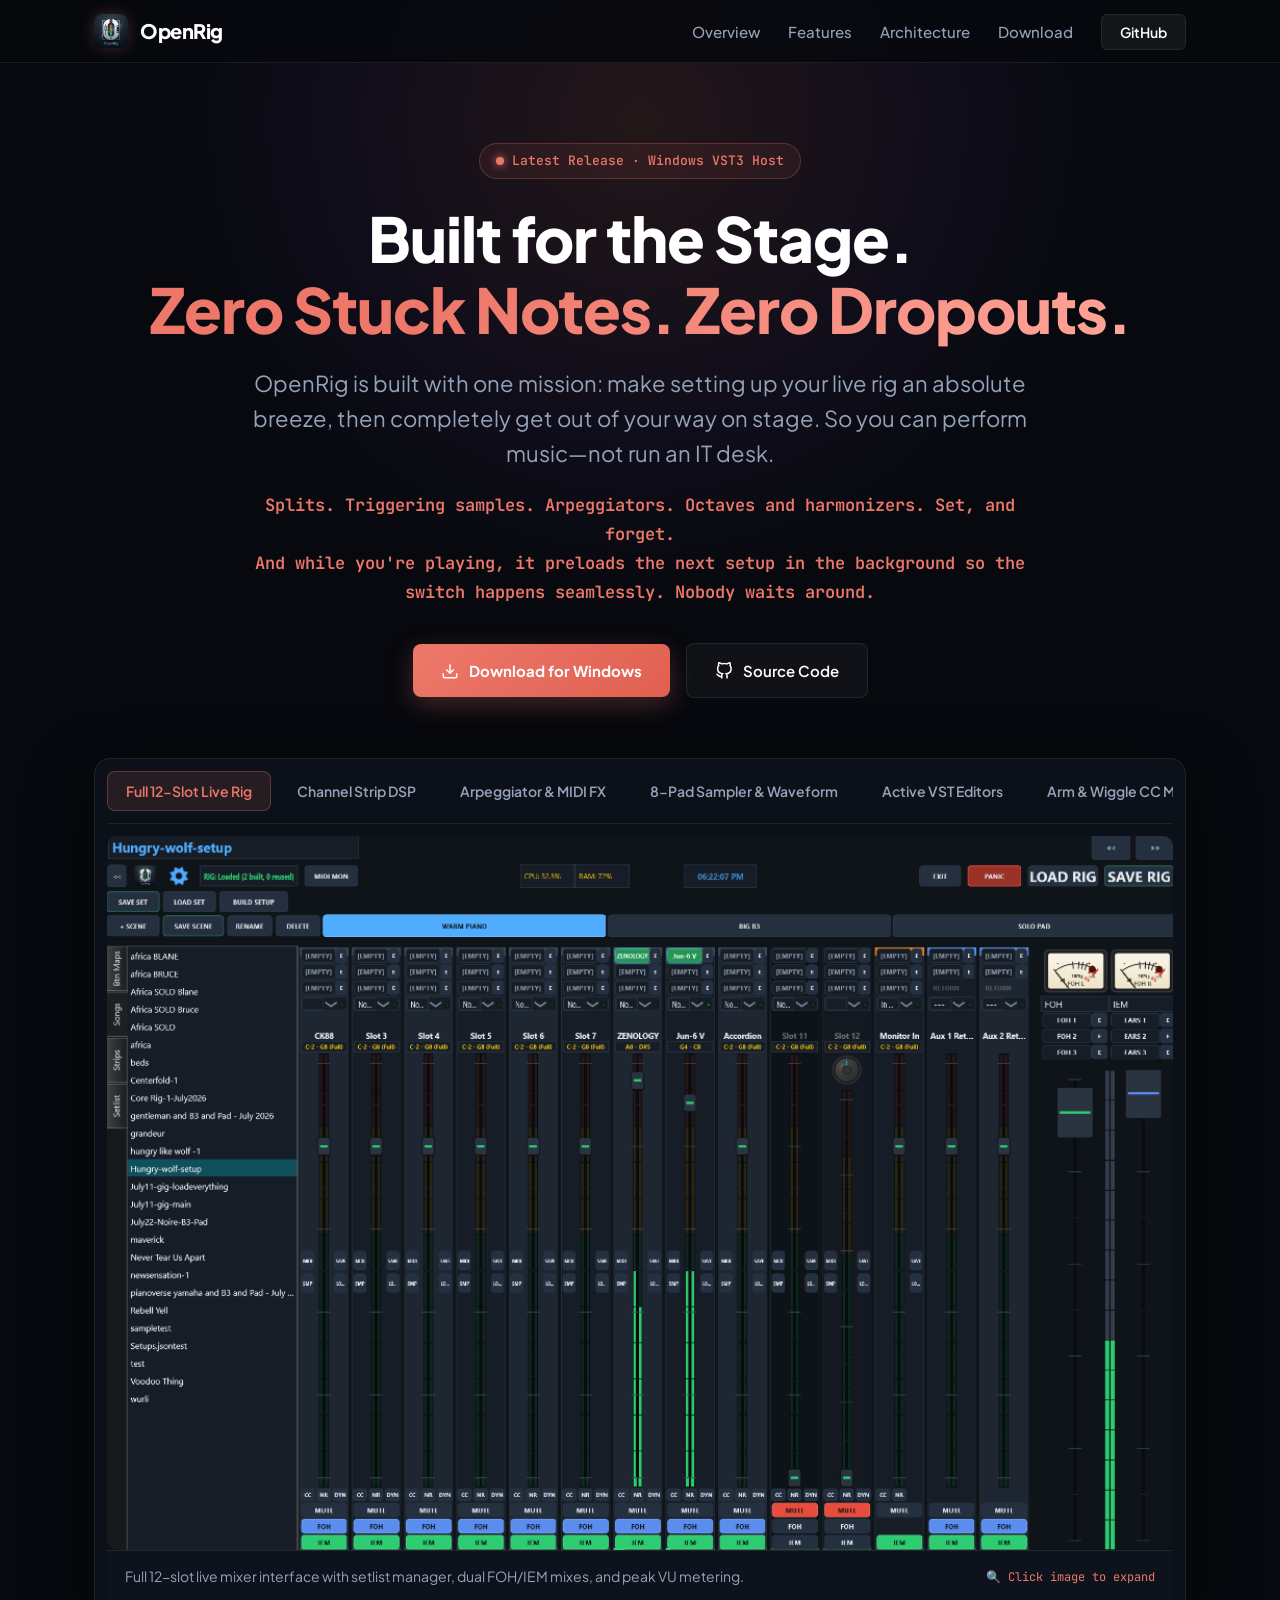
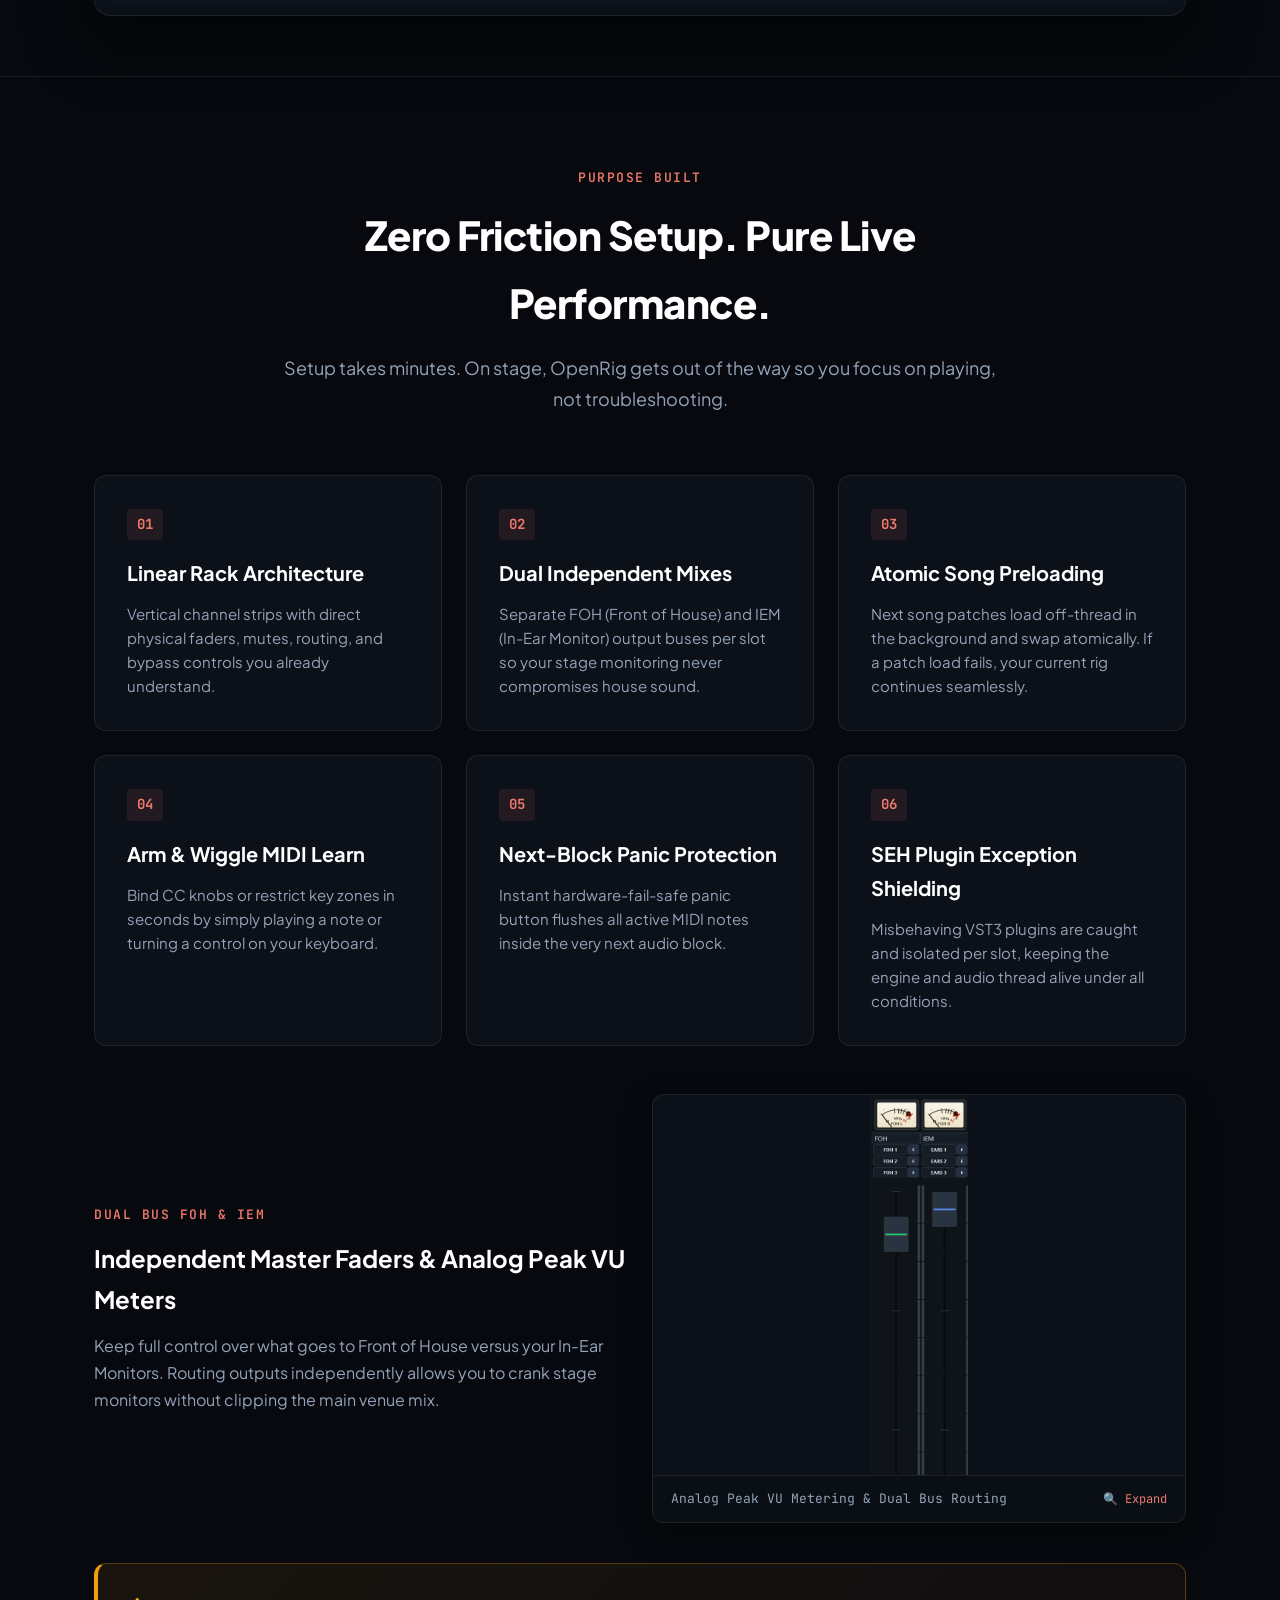
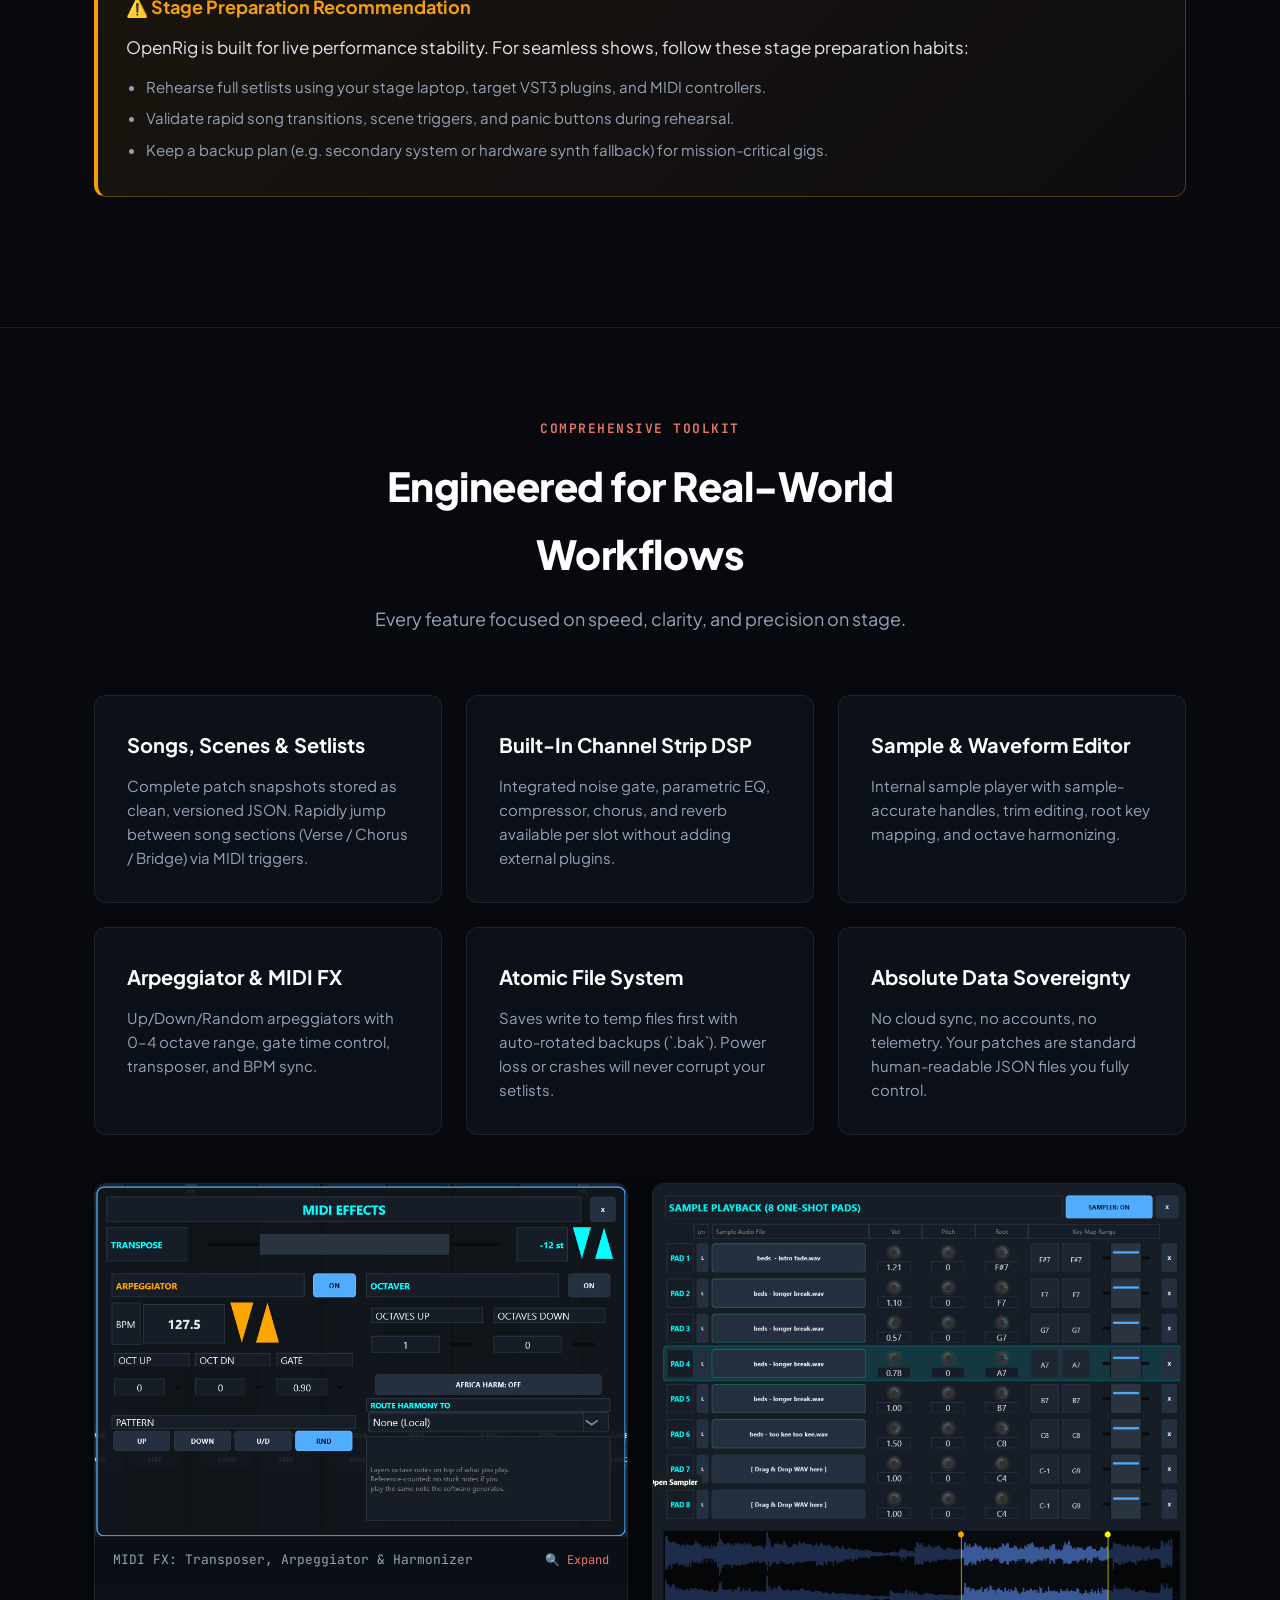
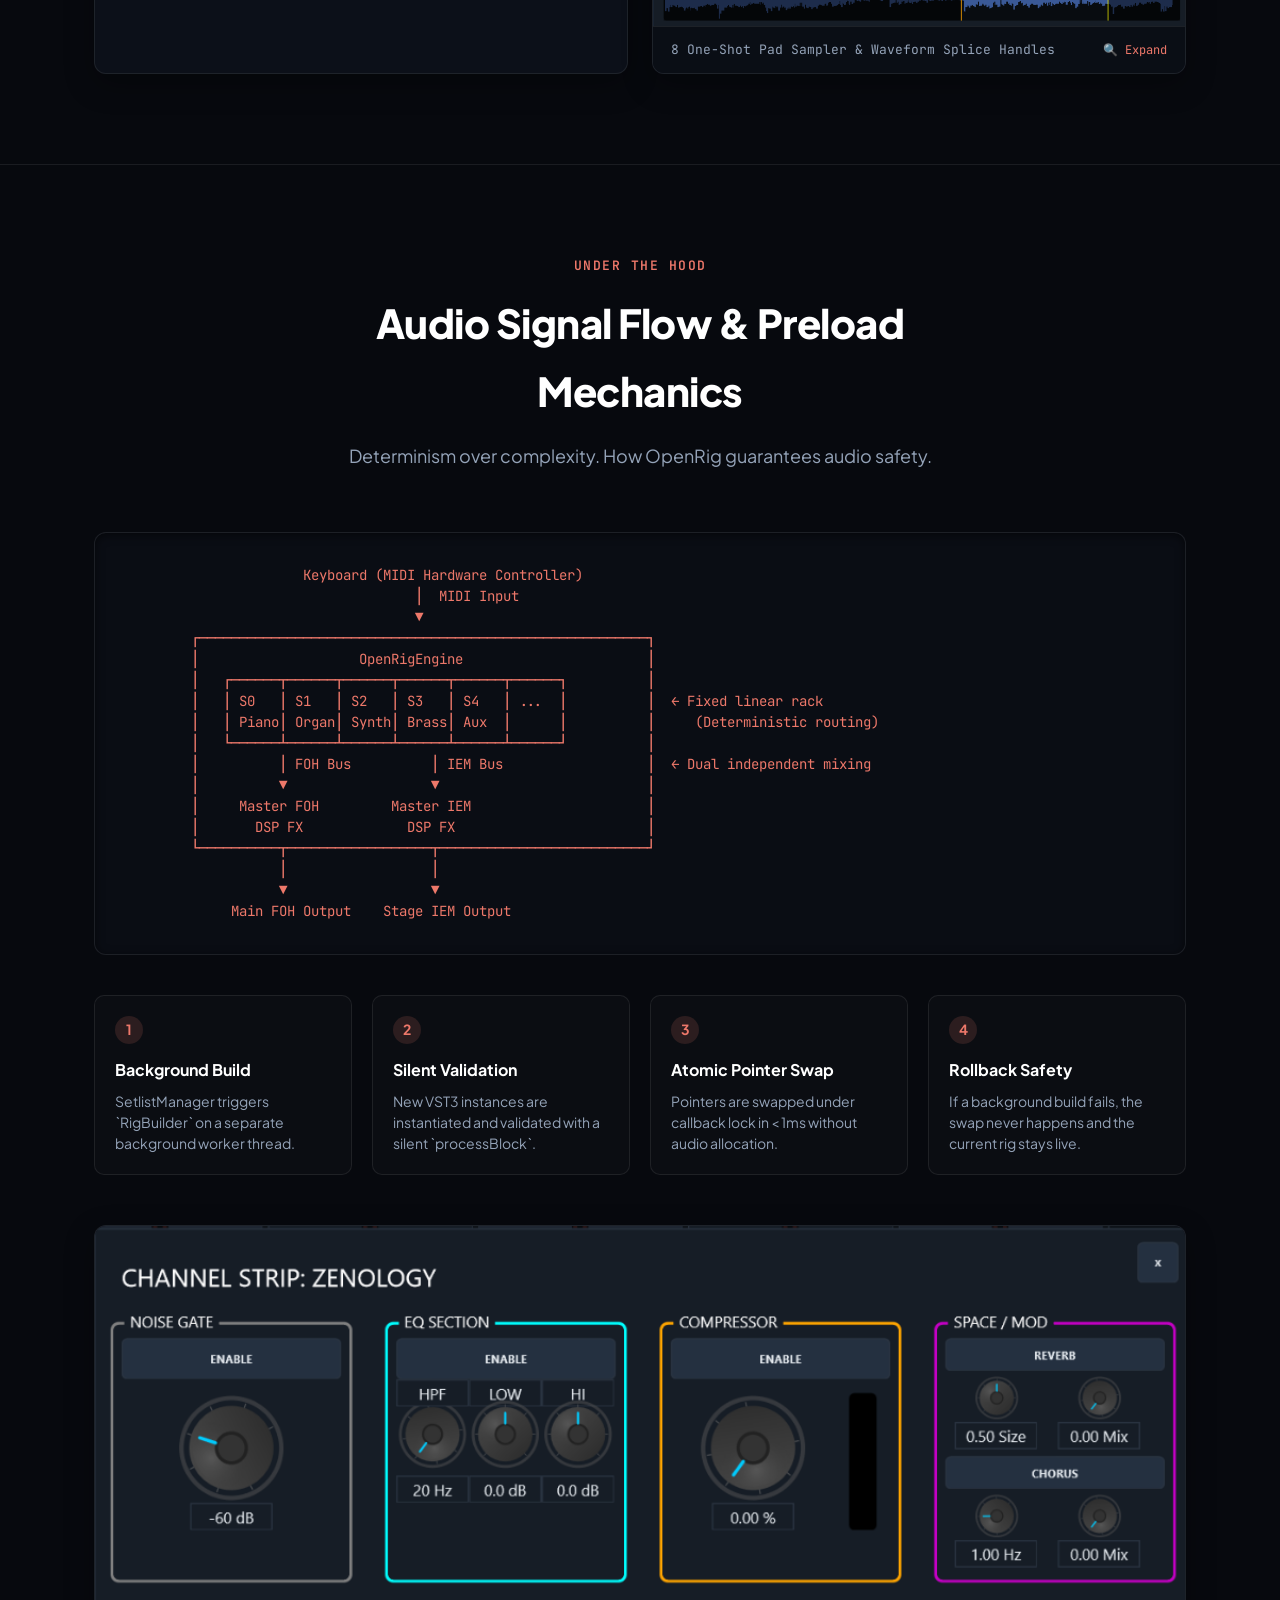
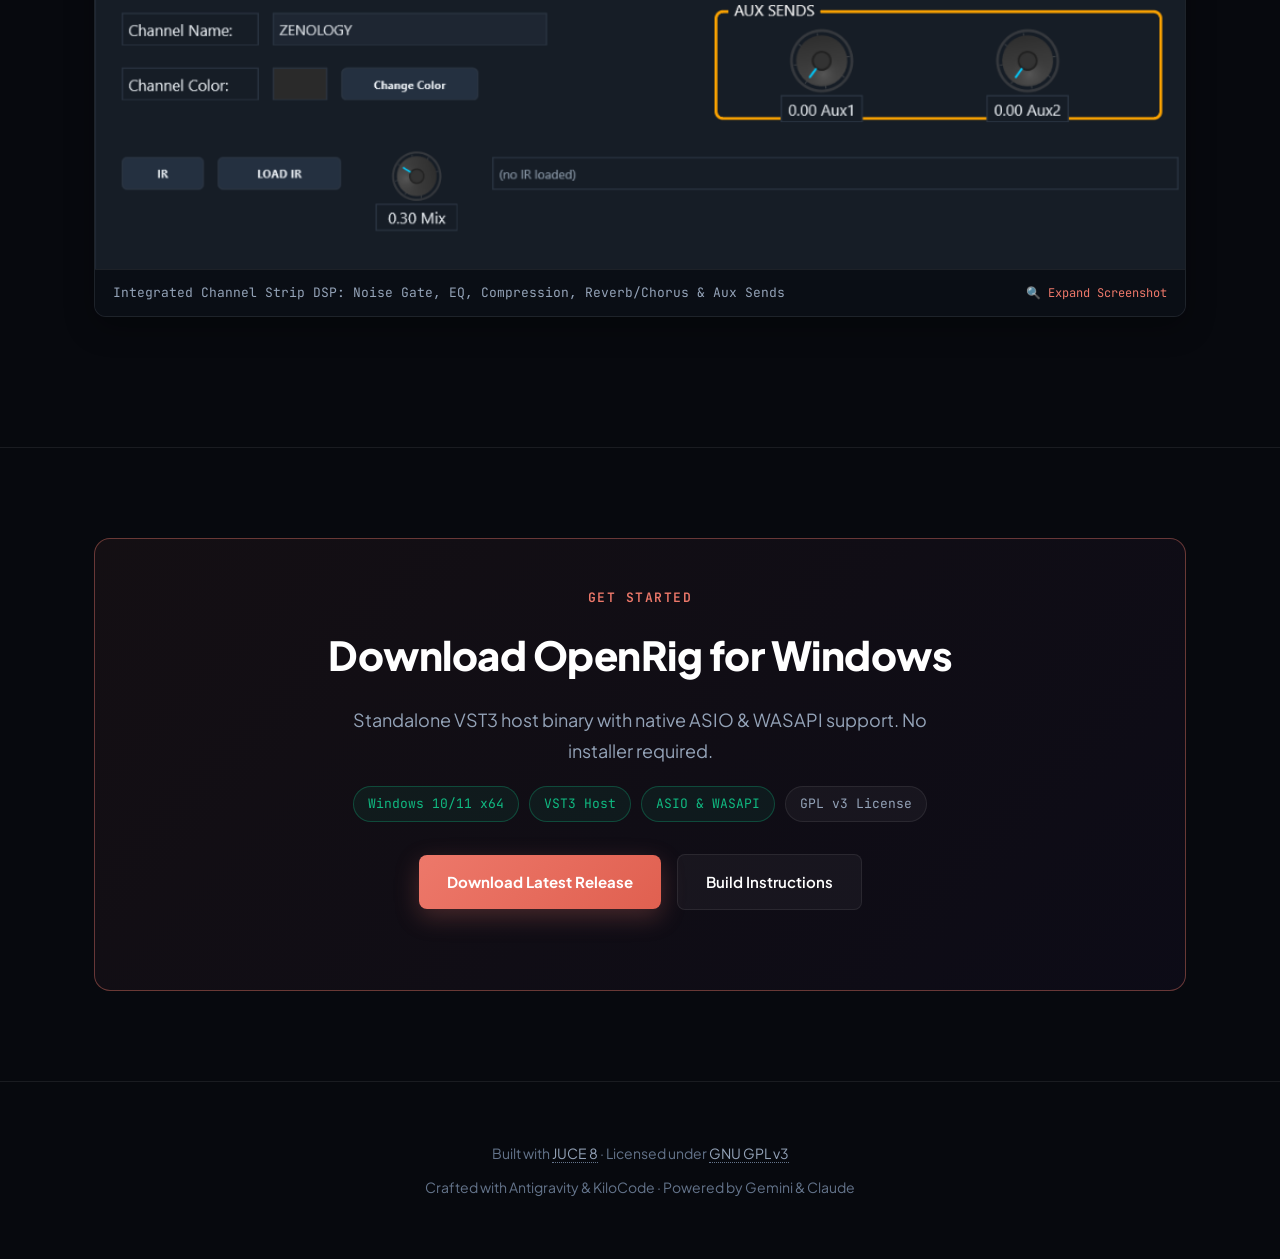
==== docs/index.html @ dd70b3ff "docs: add dynamic GitHub API release fetch to hero badge" ====
<!DOCTYPE html>
<html lang="en">
<head>
<meta charset="UTF-8" />
<meta name="viewport" content="width=device-width, initial-scale=1.0" />
<title>OpenRig — Sovereign Live VST3 Performance Engine</title>
<meta name="description" content="A rack-based VST3 host built for live keyboardists. Atomic song switching, dual-bus mixing, MIDI learn, setlist preloading, and instant panic recovery." />
<style>
  @import url("https://fonts.googleapis.com/css2?family=Plus+Jakarta+Sans:wght@400;500;600;700;800&family=JetBrains+Mono:wght@400;500;600&display=swap");

  :root {
    --bg-dark: #07090e;
    --bg-card: rgba(15, 20, 30, 0.7);
    --bg-card-hover: rgba(22, 30, 46, 0.85);
    --bg-nav: rgba(7, 9, 14, 0.85);
    --border-subtle: rgba(255, 255, 255, 0.08);
    --border-accent: rgba(237, 120, 106, 0.4);
    
    --text-main: #e2e8f0;
    --text-heading: #ffffff;
    --text-muted: #94a3b8;
    --text-faint: #64748b;
    
    --coral: #ed786a;
    --coral-glow: rgba(237, 120, 106, 0.25);
    --purple-accent: #a855f7;
    --emerald-good: #10b981;
    --amber-warn: #f59e0b;
    
    --font-sans: 'Plus Jakarta Sans', -apple-system, BlinkMacSystemFont, sans-serif;
    --font-mono: 'JetBrains Mono', monospace;
  }

  * {
    box-sizing: border-box;
    margin: 0;
    padding: 0;
  }

  html {
    scroll-behavior: smooth;
  }

  body {
    background-color: var(--bg-dark);
    color: var(--text-main);
    font-family: var(--font-sans);
    line-height: 1.7;
    font-size: 17px;
    -webkit-font-smoothing: antialiased;
    overflow-x: hidden;
  }

  /* Radial ambient glow behind header */
  .glow-bg {
    position: absolute;
    top: 0;
    left: 50%;
    transform: translateX(-50%);
    width: 1000px;
    height: 600px;
    background: radial-gradient(circle at 50% 20%, rgba(237, 120, 106, 0.12) 0%, rgba(168, 85, 247, 0.05) 45%, transparent 70%);
    pointer-events: none;
    z-index: 0;
  }

  .container {
    max-width: 1140px;
    margin: 0 auto;
    padding: 0 24px;
    position: relative;
    z-index: 1;
  }

  /* Top Navigation */
  header.navbar {
    position: sticky;
    top: 0;
    z-index: 100;
    background: var(--bg-nav);
    backdrop-filter: blur(16px);
    -webkit-backdrop-filter: blur(16px);
    border-bottom: 1px solid var(--border-subtle);
    padding: 14px 0;
  }

  .nav-inner {
    display: flex;
    align-items: center;
    justify-content: space-between;
  }

  .brand {
    display: flex;
    align-items: center;
    gap: 12px;
    text-decoration: none;
  }

  .brand-logo {
    width: 34px;
    height: 34px;
    border-radius: 8px;
    object-fit: cover;
    box-shadow: 0 0 15px var(--coral-glow);
  }

  .brand-name {
    font-weight: 800;
    font-size: 20px;
    color: var(--text-heading);
    letter-spacing: -0.5px;
  }

  .nav-links {
    display: flex;
    align-items: center;
    gap: 28px;
    list-style: none;
  }

  .nav-links a {
    color: var(--text-muted);
    text-decoration: none;
    font-size: 15px;
    font-weight: 500;
    transition: color 0.2s ease;
  }

  .nav-links a:hover {
    color: var(--coral);
  }

  .nav-links .btn-nav {
    padding: 8px 18px;
    background: rgba(255, 255, 255, 0.05);
    border: 1px solid var(--border-subtle);
    border-radius: 6px;
    color: var(--text-heading);
    font-size: 14px;
    font-weight: 600;
    transition: all 0.2s ease;
  }

  .nav-links .btn-nav:hover {
    border-color: var(--coral);
    background: rgba(237, 120, 106, 0.1);
  }

  /* Hero Section */
  .hero {
    padding: 80px 0 60px;
    text-align: center;
  }

  .badge {
    display: inline-flex;
    align-items: center;
    gap: 8px;
    padding: 6px 16px;
    background: rgba(237, 120, 106, 0.08);
    border: 1px solid rgba(237, 120, 106, 0.25);
    border-radius: 999px;
    font-family: var(--font-mono);
    font-size: 13px;
    color: var(--coral);
    margin-bottom: 24px;
    font-weight: 500;
  }

  .badge-pulse {
    width: 8px;
    height: 8px;
    background: var(--coral);
    border-radius: 50%;
    box-shadow: 0 0 8px var(--coral);
  }

  h1 {
    font-weight: 800;
    font-size: clamp(38px, 5.5vw, 62px);
    line-height: 1.15;
    color: var(--text-heading);
    letter-spacing: -1px;
    margin-bottom: 20px;
  }

  h1 .highlight {
    background: linear-gradient(135deg, var(--coral) 30%, #ffa599 100%);
    -webkit-background-clip: text;
    -webkit-text-fill-color: transparent;
  }

  .hero-tagline {
    font-size: clamp(18px, 2vw, 22px);
    color: var(--text-muted);
    max-width: 780px;
    margin: 0 auto 36px;
    line-height: 1.6;
    font-weight: 400;
  }

  .cta-group {
    display: flex;
    align-items: center;
    justify-content: center;
    gap: 16px;
    flex-wrap: wrap;
    margin-bottom: 60px;
  }

  .btn-primary {
    display: inline-flex;
    align-items: center;
    gap: 10px;
    padding: 14px 28px;
    background: linear-gradient(135deg, var(--coral), #e06050);
    color: #ffffff;
    font-weight: 700;
    font-size: 15px;
    border-radius: 8px;
    text-decoration: none;
    box-shadow: 0 8px 24px var(--coral-glow);
    transition: all 0.25s ease;
  }

  .btn-primary:hover {
    transform: translateY(-2px);
    box-shadow: 0 12px 30px rgba(237, 120, 106, 0.4);
  }

  .btn-secondary {
    display: inline-flex;
    align-items: center;
    gap: 10px;
    padding: 14px 28px;
    background: rgba(255, 255, 255, 0.04);
    border: 1px solid var(--border-subtle);
    color: var(--text-heading);
    font-weight: 600;
    font-size: 15px;
    border-radius: 8px;
    text-decoration: none;
    transition: all 0.25s ease;
  }

  .btn-secondary:hover {
    background: rgba(255, 255, 255, 0.08);
    border-color: var(--border-accent);
    transform: translateY(-2px);
  }

  /* Interactive Screenshot Tab Switcher */
  .showcase-wrapper {
    background: var(--bg-card);
    border: 1px solid var(--border-subtle);
    border-radius: 16px;
    padding: 12px;
    box-shadow: 0 24px 60px rgba(0, 0, 0, 0.5);
    backdrop-filter: blur(8px);
  }

  .showcase-tabs {
    display: flex;
    gap: 8px;
    overflow-x: auto;
    padding-bottom: 12px;
    border-bottom: 1px solid var(--border-subtle);
    margin-bottom: 12px;
  }

  .tab-btn {
    background: transparent;
    border: none;
    color: var(--text-muted);
    padding: 10px 18px;
    border-radius: 8px;
    font-family: var(--font-sans);
    font-size: 14px;
    font-weight: 600;
    cursor: pointer;
    white-space: nowrap;
    transition: all 0.2s ease;
  }

  .tab-btn:hover {
    color: var(--text-heading);
    background: rgba(255, 255, 255, 0.04);
  }

  .tab-btn.active {
    background: rgba(237, 120, 106, 0.12);
    color: var(--coral);
    border: 1px solid rgba(237, 120, 106, 0.3);
  }

  .showcase-viewport {
    position: relative;
    border-radius: 10px;
    overflow: hidden;
    background: #000;
    min-height: 300px;
  }

  .showcase-img {
    width: 100%;
    height: auto;
    display: none;
    cursor: zoom-in;
    transition: opacity 0.3s ease;
  }

  .showcase-img.active {
    display: block;
  }

  .showcase-caption {
    padding: 14px 18px;
    background: #0d121c;
    border-top: 1px solid var(--border-subtle);
    display: flex;
    align-items: center;
    justify-content: space-between;
    font-size: 14px;
    color: var(--text-muted);
  }

  .zoom-hint {
    font-size: 12px;
    font-family: var(--font-mono);
    color: var(--coral);
    display: flex;
    align-items: center;
    gap: 6px;
  }

  /* Image Feature Blocks */
  .feature-media-block {
    margin: 40px 0;
    background: var(--bg-card);
    border: 1px solid var(--border-subtle);
    border-radius: 12px;
    overflow: hidden;
    box-shadow: 0 10px 30px rgba(0, 0, 0, 0.3);
  }

  .feature-media-block img {
    width: 100%;
    height: auto;
    display: block;
    cursor: zoom-in;
    transition: opacity 0.2s ease;
  }

  .feature-media-block img:hover {
    opacity: 0.92;
  }

  .feature-media-label {
    padding: 12px 18px;
    background: rgba(10, 14, 22, 0.9);
    border-top: 1px solid var(--border-subtle);
    font-family: var(--font-mono);
    font-size: 13px;
    color: var(--text-muted);
    display: flex;
    align-items: center;
    justify-content: space-between;
  }

  /* Key Feature Cards Grid */
  section {
    padding: 90px 0;
    border-bottom: 1px solid var(--border-subtle);
  }

  .section-header {
    text-align: center;
    max-width: 720px;
    margin: 0 auto 60px;
  }

  .section-tag {
    font-family: var(--font-mono);
    color: var(--coral);
    font-size: 13px;
    text-transform: uppercase;
    letter-spacing: 1.5px;
    font-weight: 600;
    margin-bottom: 12px;
    display: block;
  }

  h2 {
    font-size: clamp(28px, 3.5vw, 40px);
    font-weight: 800;
    color: var(--text-heading);
    letter-spacing: -0.5px;
    margin-bottom: 16px;
  }

  .section-sub {
    font-size: 18px;
    color: var(--text-muted);
  }

  .grid-3 {
    display: grid;
    grid-template-columns: repeat(auto-fit, minmax(320px, 1fr));
    gap: 24px;
  }

  .card {
    background: var(--bg-card);
    border: 1px solid var(--border-subtle);
    border-radius: 12px;
    padding: 32px;
    transition: all 0.25s cubic-bezier(0.4, 0, 0.2, 1);
  }

  .card:hover {
    background: var(--bg-card-hover);
    border-color: rgba(237, 120, 106, 0.35);
    transform: translateY(-4px);
    box-shadow: 0 12px 30px rgba(0, 0, 0, 0.3);
  }

  .card-num {
    font-family: var(--font-mono);
    color: var(--coral);
    font-weight: 700;
    font-size: 14px;
    margin-bottom: 16px;
    display: inline-block;
    padding: 4px 10px;
    background: rgba(237, 120, 106, 0.1);
    border-radius: 4px;
  }

  .card h3 {
    font-size: 20px;
    font-weight: 700;
    color: var(--text-heading);
    margin-bottom: 12px;
  }

  .card p {
    font-size: 15px;
    color: var(--text-muted);
    line-height: 1.6;
  }

  /* Architecture & Flow Diagram */
  .diagram-container {
    background: #0a0d14;
    border: 1px solid var(--border-subtle);
    border-radius: 12px;
    padding: 32px;
    overflow-x: auto;
    box-shadow: inset 0 2px 10px rgba(0, 0, 0, 0.5);
  }

  .diagram-container pre {
    font-family: var(--font-mono);
    color: var(--coral);
    font-size: 14px;
    line-height: 1.5;
  }

  /* Workflow Steps */
  .switch-steps {
    display: grid;
    grid-template-columns: repeat(auto-fit, minmax(200px, 1fr));
    gap: 20px;
    margin-top: 40px;
  }

  .step-box {
    background: rgba(255, 255, 255, 0.02);
    border: 1px solid var(--border-subtle);
    border-radius: 10px;
    padding: 20px;
  }

  .step-num {
    width: 28px;
    height: 28px;
    background: rgba(237, 120, 106, 0.15);
    color: var(--coral);
    border-radius: 50%;
    display: flex;
    align-items: center;
    justify-content: center;
    font-weight: 700;
    font-size: 14px;
    margin-bottom: 12px;
  }

  .step-title {
    font-weight: 700;
    color: var(--text-heading);
    font-size: 16px;
    margin-bottom: 8px;
  }

  .step-desc {
    font-size: 14px;
    color: var(--text-muted);
    line-height: 1.5;
  }

  /* Stage Notice Callout */
  .callout-stage {
    background: linear-gradient(135deg, rgba(245, 158, 11, 0.08) 0%, rgba(237, 120, 106, 0.04) 100%);
    border: 1px solid rgba(245, 158, 11, 0.3);
    border-left: 4px solid var(--amber-warn);
    border-radius: 12px;
    padding: 28px;
    margin: 40px 0;
  }

  .callout-stage h3 {
    color: var(--amber-warn);
    font-size: 18px;
    margin-bottom: 10px;
    display: flex;
    align-items: center;
    gap: 10px;
  }

  .callout-stage ul {
    margin-top: 12px;
    padding-left: 20px;
    color: var(--text-muted);
    font-size: 15px;
  }

  .callout-stage li {
    margin-bottom: 6px;
  }

  /* Download Box & Code Snippet */
  .download-card {
    background: linear-gradient(135deg, rgba(237, 120, 106, 0.06), rgba(168, 85, 247, 0.04));
    border: 1px solid var(--border-accent);
    border-radius: 16px;
    padding: 48px;
    text-align: center;
  }

  .pills {
    display: flex;
    justify-content: center;
    gap: 10px;
    flex-wrap: wrap;
    margin: 20px 0 32px;
  }

  .pill {
    padding: 6px 14px;
    border-radius: 999px;
    font-family: var(--font-mono);
    font-size: 13px;
    background: rgba(255, 255, 255, 0.04);
    border: 1px solid var(--border-subtle);
    color: var(--text-muted);
  }

  .pill.ok {
    color: var(--emerald-good);
    border-color: rgba(16, 185, 129, 0.3);
    background: rgba(16, 185, 129, 0.08);
  }

  .path-box {
    background: #090c12;
    border: 1px solid var(--border-subtle);
    border-radius: 8px;
    padding: 16px;
    max-width: 600px;
    margin: 32px auto 0;
    text-align: left;
    position: relative;
  }

  .path-box pre {
    font-family: var(--font-mono);
    font-size: 13px;
    color: var(--text-main);
  }

  .copy-btn {
    position: absolute;
    top: 12px;
    right: 12px;
    background: rgba(255, 255, 255, 0.08);
    border: 1px solid var(--border-subtle);
    color: var(--text-muted);
    padding: 4px 10px;
    border-radius: 4px;
    font-size: 12px;
    cursor: pointer;
    transition: all 0.2s ease;
  }

  .copy-btn:hover {
    color: var(--text-heading);
    border-color: var(--coral);
  }

  /* Lightbox */
  .lightbox {
    display: none;
    position: fixed;
    z-index: 1000;
    top: 0; left: 0;
    width: 100%; height: 100%;
    background: rgba(4, 6, 10, 0.95);
    backdrop-filter: blur(16px);
    cursor: zoom-out;
  }

  .lightbox-content {
    margin: auto;
    display: block;
    max-width: 94%;
    max-height: 90vh;
    border: 1px solid var(--border-subtle);
    border-radius: 12px;
    box-shadow: 0 20px 60px rgba(0,0,0,0.8);
    position: absolute;
    top: 50%; left: 50%;
    transform: translate(-50%, -50%);
  }

  .lightbox-close {
    position: absolute;
    top: 24px; right: 32px;
    color: #fff;
    font-size: 36px;
    font-weight: 300;
    cursor: pointer;
    z-index: 1001;
  }

  /* Footer */
  footer {
    padding: 60px 0;
    text-align: center;
    color: var(--text-faint);
    font-size: 14px;
  }

  footer a {
    color: var(--text-muted);
    text-decoration: none;
    border-bottom: 1px dotted var(--text-faint);
  }

  footer a:hover {
    color: var(--coral);
    border-bottom-color: var(--coral);
  }

  @media (max-width: 768px) {
    .nav-links { display: none; }
    h1 { font-size: 34px; }
    .hero-tagline { font-size: 16px; }
    .grid-3 { grid-template-columns: 1fr; }
    .download-card { padding: 24px; }
  }
</style>
</head>
<body>

<div class="glow-bg"></div>

<!-- Sticky Navbar -->
<header class="navbar">
  <div class="container nav-inner">
    <a href="#" class="brand">
      <img src="OpenRig_Icon.png" alt="OpenRig Logo" class="brand-logo" />
      <span class="brand-name">OpenRig</span>
    </a>
    <ul class="nav-links">
      <li><a href="#overview">Overview</a></li>
      <li><a href="#features">Features</a></li>
      <li><a href="#architecture">Architecture</a></li>
      <li><a href="#download">Download</a></li>
      <li><a href="https://github.com/openrig-host/openrig" class="btn-nav" target="_blank" rel="noopener">GitHub</a></li>
    </ul>
  </div>
</header>

<!-- Hero Section -->
<section class="hero">
  <div class="container">
    <a href="https://github.com/openrig-host/openrig/releases/latest" id="latest-release-badge" class="badge" style="text-decoration: none;" target="_blank" rel="noopener">
      <span class="badge-pulse"></span>
      <span id="badge-release-text">Latest Release · Windows VST3 Host</span>
    </a>
    <h1>Built for the Stage.<br/><span class="highlight">Zero Stuck Notes. Zero Dropouts.</span></h1>
    <p class="hero-tagline">
      OpenRig is built with one mission: make setting up your live rig an absolute breeze, then completely get out of your way on stage. So you can perform music—not run an IT desk.
    </p>
    <p style="color: var(--coral); font-size: 17px; font-weight: 600; max-width: 820px; margin: -16px auto 36px; font-family: var(--font-mono);">
      Splits. Triggering samples. Arpeggiators. Octaves and harmonizers. Set, and forget.<br/>
      And while you're playing, it preloads the next setup in the background so the switch happens seamlessly. Nobody waits around.
    </p>

    <div class="cta-group">
      <a href="https://github.com/openrig-host/openrig/releases/latest" class="btn-primary" target="_blank" rel="noopener">
        <svg width="18" height="18" viewBox="0 0 24 24" fill="none" stroke="currentColor" stroke-width="2"><path d="M21 15v4a2 2 0 0 1-2 2H5a2 2 0 0 1-2-2v-4"/><polyline points="7 10 12 15 17 10"/><line x1="12" y1="15" x2="12" y2="3"/></svg>
        Download for Windows
      </a>
      <a href="https://github.com/openrig-host/openrig" class="btn-secondary" target="_blank" rel="noopener">
        <svg width="18" height="18" viewBox="0 0 24 24" fill="none" stroke="currentColor" stroke-width="2"><path d="M9 19c-5 1.5-5-2.5-7-3m14 6v-3.87a3.37 3.37 0 0 0-.94-2.61c3.14-.35 6.44-1.54 6.44-7A5.44 5.44 0 0 0 20 4.77 5.07 5.07 0 0 0 19.91 1S18.73.65 16 2.48a13.38 13.38 0 0 0-7 0C6.27.65 5.09 1 5.09 1A5.07 5.07 0 0 0 5 4.77a5.44 5.44 0 0 0-1.5 3.78c0 5.42 3.3 6.61 6.44 7A3.37 3.37 0 0 0 9 18.13V22"/></svg>
        Source Code
      </a>
    </div>

    <!-- Interactive Showcase Switcher -->
    <div class="showcase-wrapper">
      <div class="showcase-tabs">
        <button class="tab-btn active" onclick="switchTab(0)">Full 12-Slot Live Rig</button>
        <button class="tab-btn" onclick="switchTab(1)">Channel Strip DSP</button>
        <button class="tab-btn" onclick="switchTab(2)">Arpeggiator & MIDI FX</button>
        <button class="tab-btn" onclick="switchTab(3)">8-Pad Sampler & Waveform</button>
        <button class="tab-btn" onclick="switchTab(4)">Active VST Editors</button>
        <button class="tab-btn" onclick="switchTab(5)">Arm & Wiggle CC Manager</button>
      </div>

      <div class="showcase-viewport">
        <img src="full_mixer_v2.png" class="showcase-img active" alt="OpenRig Full 12-Slot Live Mixer Interface" />
        <img src="channel_strip_dsp.png" class="showcase-img" alt="Channel Strip Processing & Convolution Panel" />
        <img src="midi_effects_panel.png" class="showcase-img" alt="Arpeggiator Transpose & Octaver MIDI FX" />
        <img src="sampler_splice_editor.png" class="showcase-img" alt="8-Pad Sampler & Waveform Splice Handle Editor" />
        <img src="active_vst_windows.png" class="showcase-img" alt="OpenRig Active VST Editors" />
        <img src="cc_assignment_manager.png" class="showcase-img" alt="CC Assignment Manager Screen" />
      </div>

      <div class="showcase-caption">
        <span id="tab-caption-text">Full 12-slot live mixer interface with setlist manager, dual FOH/IEM mixes, and peak VU metering.</span>
        <span class="zoom-hint">🔍 Click image to expand</span>
      </div>
    </div>
  </div>
</section>

<!-- Overview -->
<section id="overview">
  <div class="container">
    <div class="section-header">
      <span class="section-tag">Purpose Built</span>
      <h2>Zero Friction Setup. Pure Live Performance.</h2>
      <p class="section-sub">Setup takes minutes. On stage, OpenRig gets out of the way so you focus on playing, not troubleshooting.</p>
    </div>

    <div class="grid-3">
      <div class="card">
        <span class="card-num">01</span>
        <h3>Linear Rack Architecture</h3>
        <p>Vertical channel strips with direct physical faders, mutes, routing, and bypass controls you already understand.</p>
      </div>
      <div class="card">
        <span class="card-num">02</span>
        <h3>Dual Independent Mixes</h3>
        <p>Separate FOH (Front of House) and IEM (In-Ear Monitor) output buses per slot so your stage monitoring never compromises house sound.</p>
      </div>
      <div class="card">
        <span class="card-num">03</span>
        <h3>Atomic Song Preloading</h3>
        <p>Next song patches load off-thread in the background and swap atomically. If a patch load fails, your current rig continues seamlessly.</p>
      </div>
      <div class="card">
        <span class="card-num">04</span>
        <h3>Arm & Wiggle MIDI Learn</h3>
        <p>Bind CC knobs or restrict key zones in seconds by simply playing a note or turning a control on your keyboard.</p>
      </div>
      <div class="card">
        <span class="card-num">05</span>
        <h3>Next-Block Panic Protection</h3>
        <p>Instant hardware-fail-safe panic button flushes all active MIDI notes inside the very next audio block.</p>
      </div>
      <div class="card">
        <span class="card-num">06</span>
        <h3>SEH Plugin Exception Shielding</h3>
        <p>Misbehaving VST3 plugins are caught and isolated per slot, keeping the engine and audio thread alive under all conditions.</p>
      </div>
    </div>

    <!-- Dual Output FOH & IEM VU Metering Showcase -->
    <div style="display: grid; grid-template-columns: repeat(auto-fit, minmax(320px, 1fr)); gap: 24px; margin-top: 48px; align-items: center;">
      <div>
        <span class="section-tag">Dual Bus FOH & IEM</span>
        <h3 style="font-size: 24px; font-weight: 700; color: #fff; margin-bottom: 12px;">Independent Master Faders & Analog Peak VU Meters</h3>
        <p style="color: var(--text-muted); font-size: 16px;">
          Keep full control over what goes to Front of House versus your In-Ear Monitors. Routing outputs independently allows you to crank stage monitors without clipping the main venue mix.
        </p>
      </div>
      <div class="feature-media-block" style="margin: 0; text-align: center;">
        <img src="vu_meters_detail.png" alt="Analog VU Meters & FOH IEM Dual Bus Faders" onclick="openImageModal(this.src)" style="max-height: 380px; object-fit: contain; margin: 0 auto;" />
        <div class="feature-media-label">
          <span>Analog Peak VU Metering & Dual Bus Routing</span>
          <span class="zoom-hint">🔍 Expand</span>
        </div>
      </div>
    </div>

    <!-- Stage Prep Banner -->
    <div class="callout-stage">
      <h3>⚠️ Stage Preparation Recommendation</h3>
      <p>OpenRig is built for live performance stability. For seamless shows, follow these stage preparation habits:</p>
      <ul>
        <li>Rehearse full setlists using your stage laptop, target VST3 plugins, and MIDI controllers.</li>
        <li>Validate rapid song transitions, scene triggers, and panic buttons during rehearsal.</li>
        <li>Keep a backup plan (e.g. secondary system or hardware synth fallback) for mission-critical gigs.</li>
      </ul>
    </div>
  </div>
</section>

<!-- Features Grid -->
<section id="features">
  <div class="container">
    <div class="section-header">
      <span class="section-tag">Comprehensive Toolkit</span>
      <h2>Engineered for Real-World Workflows</h2>
      <p class="section-sub">Every feature focused on speed, clarity, and precision on stage.</p>
    </div>

    <div class="grid-3">
      <div class="card">
        <h3>Songs, Scenes & Setlists</h3>
        <p>Complete patch snapshots stored as clean, versioned JSON. Rapidly jump between song sections (Verse / Chorus / Bridge) via MIDI triggers.</p>
      </div>
      <div class="card">
        <h3>Built-In Channel Strip DSP</h3>
        <p>Integrated noise gate, parametric EQ, compressor, chorus, and reverb available per slot without adding external plugins.</p>
      </div>
      <div class="card">
        <h3>Sample & Waveform Editor</h3>
        <p>Internal sample player with sample-accurate handles, trim editing, root key mapping, and octave harmonizing.</p>
      </div>
      <div class="card">
        <h3>Arpeggiator & MIDI FX</h3>
        <p>Up/Down/Random arpeggiators with 0–4 octave range, gate time control, transposer, and BPM sync.</p>
      </div>
      <div class="card">
        <h3>Atomic File System</h3>
        <p>Saves write to temp files first with auto-rotated backups (`.bak`). Power loss or crashes will never corrupt your setlists.</p>
      </div>
      <div class="card">
        <h3>Absolute Data Sovereignty</h3>
        <p>No cloud sync, no accounts, no telemetry. Your patches are standard human-readable JSON files you fully control.</p>
      </div>
    </div>

    <!-- Dual Feature Media Showcase -->
    <div style="display: grid; grid-template-columns: repeat(auto-fit, minmax(450px, 1fr)); gap: 24px; margin-top: 48px;">
      <div class="feature-media-block" style="margin: 0;">
        <img src="midi_effects_panel.png" alt="Arpeggiator Transpose & Octaver MIDI FX" onclick="openImageModal(this.src)" />
        <div class="feature-media-label">
          <span>MIDI FX: Transposer, Arpeggiator & Harmonizer</span>
          <span class="zoom-hint">🔍 Expand</span>
        </div>
      </div>
      <div class="feature-media-block" style="margin: 0;">
        <img src="sampler_splice_editor.png" alt="8-Pad Sampler & Waveform Splice Handle Editor" onclick="openImageModal(this.src)" />
        <div class="feature-media-label">
          <span>8 One-Shot Pad Sampler & Waveform Splice Handles</span>
          <span class="zoom-hint">🔍 Expand</span>
        </div>
      </div>
    </div>
  </div>
</section>

<!-- Architecture -->
<section id="architecture">
  <div class="container">
    <div class="section-header">
      <span class="section-tag">Under The Hood</span>
      <h2>Audio Signal Flow & Preload Mechanics</h2>
      <p class="section-sub">Determinism over complexity. How OpenRig guarantees audio safety.</p>
    </div>

    <div class="diagram-container">
<pre>
                      Keyboard (MIDI Hardware Controller)
                                    │  MIDI Input
                                    ▼
        ┌────────────────────────────────────────────────────────┐
        │                    OpenRigEngine                       │
        │   ┌──────┬──────┬──────┬──────┬──────┬──────┐          │
        │   │ S0   │ S1   │ S2   │ S3   │ S4   │ ...  │          │  ← Fixed linear rack
        │   │ Piano│ Organ│ Synth│ Brass│ Aux  │      │          │     (Deterministic routing)
        │   └──────┴──────┴──────┴──────┴──────┴──────┘          │
        │          │ FOH Bus          │ IEM Bus                  │  ← Dual independent mixing
        │          ▼                  ▼                          │
        │     Master FOH         Master IEM                      │
        │       DSP FX             DSP FX                        │
        └──────────┬──────────────────┬──────────────────────────┘
                   │                  │
                   ▼                  ▼
             Main FOH Output    Stage IEM Output
</pre>
    </div>

    <div class="switch-steps">
      <div class="step-box">
        <div class="step-num">1</div>
        <div class="step-title">Background Build</div>
        <div class="step-desc">SetlistManager triggers `RigBuilder` on a separate background worker thread.</div>
      </div>
      <div class="step-box">
        <div class="step-num">2</div>
        <div class="step-title">Silent Validation</div>
        <div class="step-desc">New VST3 instances are instantiated and validated with a silent `processBlock`.</div>
      </div>
      <div class="step-box">
        <div class="step-num">3</div>
        <div class="step-title">Atomic Pointer Swap</div>
        <div class="step-desc">Pointers are swapped under callback lock in < 1ms without audio allocation.</div>
      </div>
      <div class="step-box">
        <div class="step-num">4</div>
        <div class="step-title">Rollback Safety</div>
        <div class="step-desc">If a background build fails, the swap never happens and the current rig stays live.</div>
      </div>
    </div>

    <!-- Dynamics & DSP Feature Media -->
    <div class="feature-media-block" style="margin-top: 50px;">
      <img src="channel_strip_dsp.png" alt="Channel Strip Dynamics and EQ Interface" onclick="openImageModal(this.src)" />
      <div class="feature-media-label">
        <span>Integrated Channel Strip DSP: Noise Gate, EQ, Compression, Reverb/Chorus & Aux Sends</span>
        <span class="zoom-hint">🔍 Expand Screenshot</span>
      </div>
    </div>
  </div>
</section>

<!-- Download & Setup -->
<section id="download">
  <div class="container">
    <div class="download-card">
      <span class="section-tag">Get Started</span>
      <h2>Download OpenRig for Windows</h2>
      <p class="section-sub" style="max-width: 600px; margin: 0 auto 20px;">
        Standalone VST3 host binary with native ASIO & WASAPI support. No installer required.
      </p>

      <div class="pills">
        <span class="pill ok">Windows 10/11 x64</span>
        <span class="pill ok">VST3 Host</span>
        <span class="pill ok">ASIO & WASAPI</span>
        <span class="pill">GPL v3 License</span>
      </div>

      <div class="cta-group" style="margin-bottom: 32px;">
        <a href="https://github.com/openrig-host/openrig/releases/latest" class="btn-primary" target="_blank" rel="noopener">
          Download Latest Release
        </a>
        <a href="https://github.com/openrig-host/openrig/blob/trunk/BUILDING.md" class="btn-secondary" target="_blank" rel="noopener">
          Build Instructions
        </a>
      </div>


    </div>
  </div>
</section>

<!-- Footer -->
<footer>
  <div class="container">
    <p>
      Built with <a href="https://juce.com" target="_blank" rel="noopener">JUCE 8</a> · Licensed under <a href="https://www.gnu.org/licenses/gpl-3.0.html" target="_blank" rel="noopener">GNU GPL v3</a>
    </p>
    <p style="margin-top: 10px; color: var(--text-faint);">
      Crafted with Antigravity & KiloCode · Powered by Gemini & Claude
    </p>
  </div>
</footer>

<!-- Lightbox Modal -->
<div id="lightbox" class="lightbox" onclick="closeLightbox()">
  <span class="lightbox-close">&times;</span>
  <img class="lightbox-content" id="lightbox-img" alt="Enlarged Screenshot View" />
</div>

<script>
  const captions = [
    "Full 12-slot live mixer interface with setlist manager, dual FOH/IEM mixes, and peak VU metering.",
    "Integrated channel strip DSP featuring Noise Gate, 3-Band Parametric EQ, Compressor, Space FX, and Aux Sends.",
    "MIDI FX module with Transposer, Arpeggiator pattern generator, and Octaver Harmonizer.",
    "8 One-Shot Pad Sampler with drag-and-drop WAV support and sample-accurate waveform splice handles.",
    "Active VST3 floating editor windows showing synth & sampler controls.",
    "Arm-then-wiggle CC Assignment Manager for physical controller mapping."
  ];

  function switchTab(index) {
    const tabs = document.querySelectorAll('.tab-btn');
    const imgs = document.querySelectorAll('.showcase-img');
    const caption = document.getElementById('tab-caption-text');

    tabs.forEach((tab, i) => {
      if (i === index) {
        tab.classList.add('active');
        imgs[i].classList.add('active');
      } else {
        tab.classList.remove('active');
        imgs[i].classList.remove('active');
      }
    });

    caption.textContent = captions[index];
  }

  // Lightbox functionality
  const lightbox = document.getElementById('lightbox');
  const lightboxImg = document.getElementById('lightbox-img');

  function openImageModal(src) {
    lightbox.style.display = 'block';
    lightboxImg.src = src;
    document.body.style.overflow = 'hidden';
  }

  document.querySelectorAll('.showcase-img').forEach(img => {
    img.addEventListener('click', () => openImageModal(img.src));
  });

  function closeLightbox() {
    lightbox.style.display = 'none';
    document.body.style.overflow = '';
  }

  document.addEventListener('keydown', (e) => {
    if (e.key === 'Escape') closeLightbox();
  });

  // Dynamically fetch latest GitHub release
  async function fetchLatestRelease() {
    try {
      const res = await fetch('https://api.github.com/repos/openrig-host/openrig/releases/latest');
      if (!res.ok) return;
      const data = await res.json();
      const badgeText = document.getElementById('badge-release-text');
      if (data.tag_name && badgeText) {
        badgeText.textContent = `Latest: ${data.tag_name} · Windows VST3 Host`;
      }
    } catch (e) {
      // Fallback stays static
    }
  }

  fetchLatestRelease();
</script>

</body>
</html>
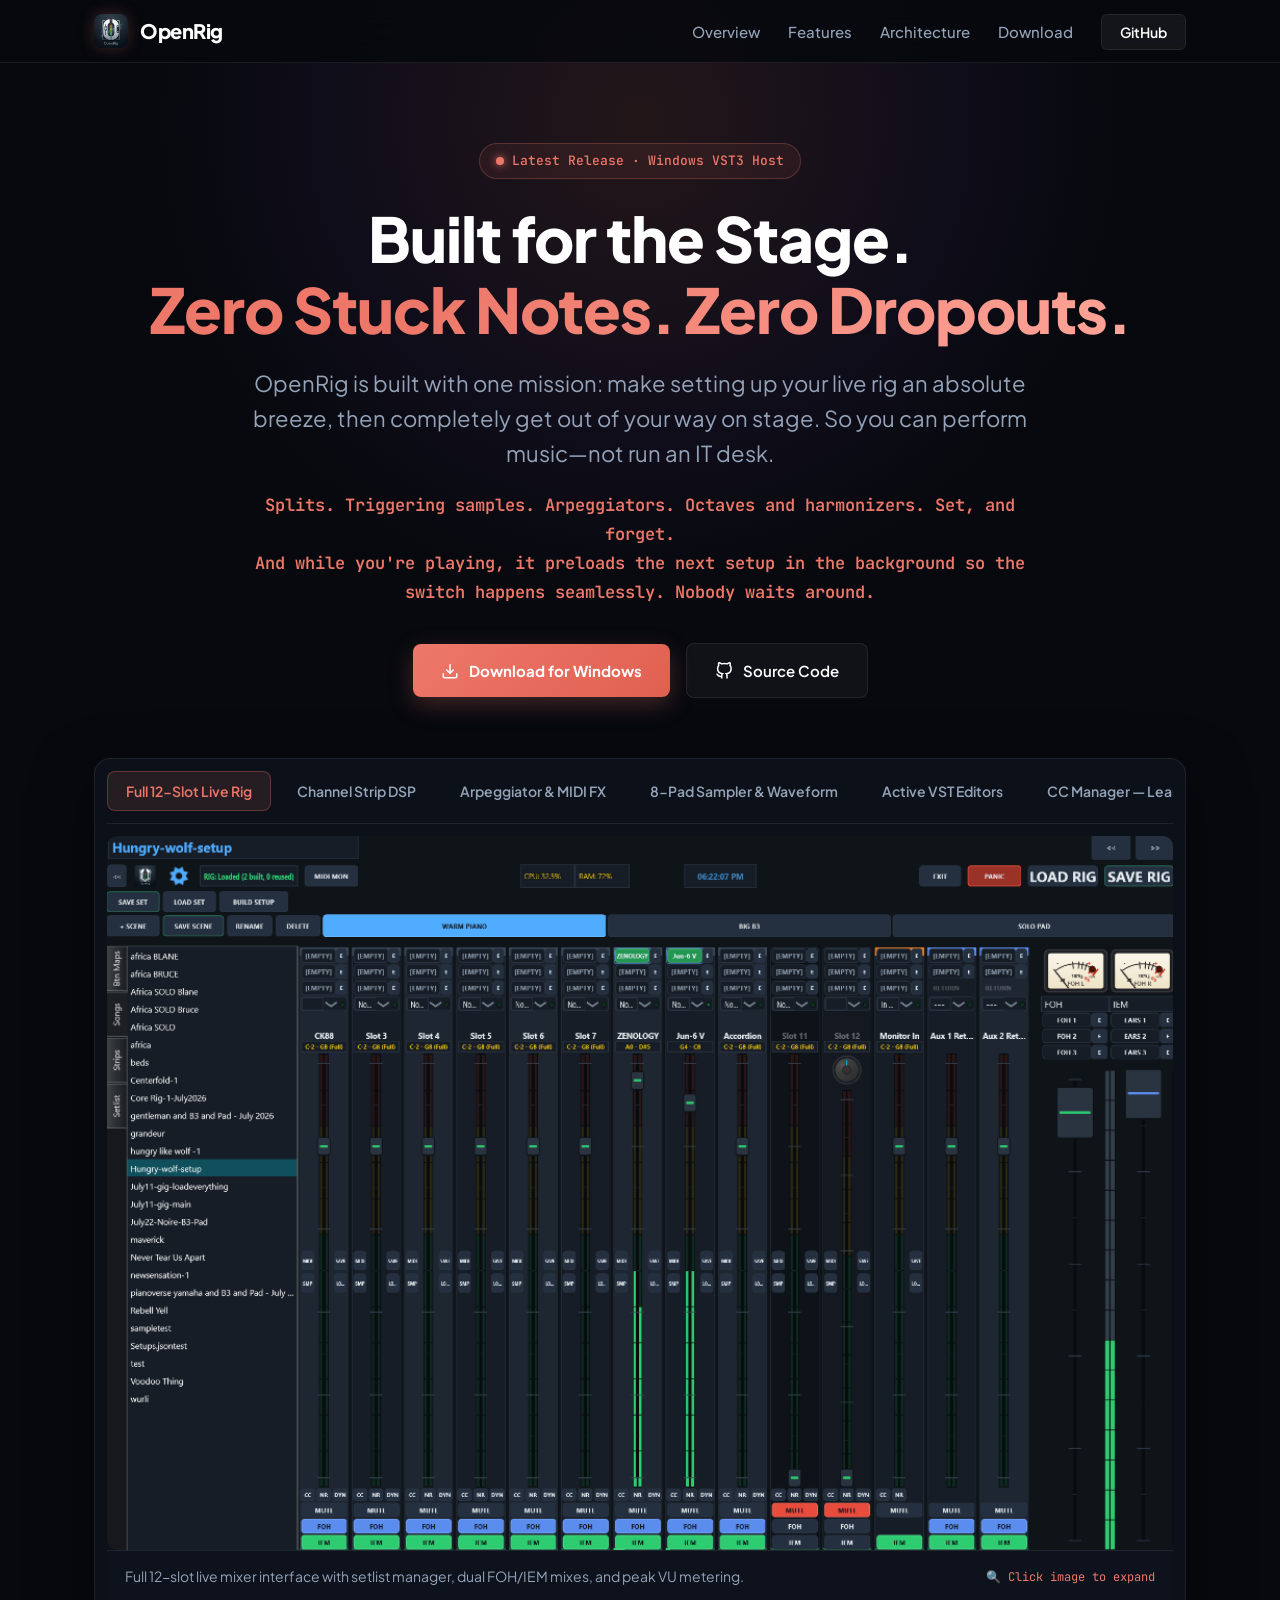
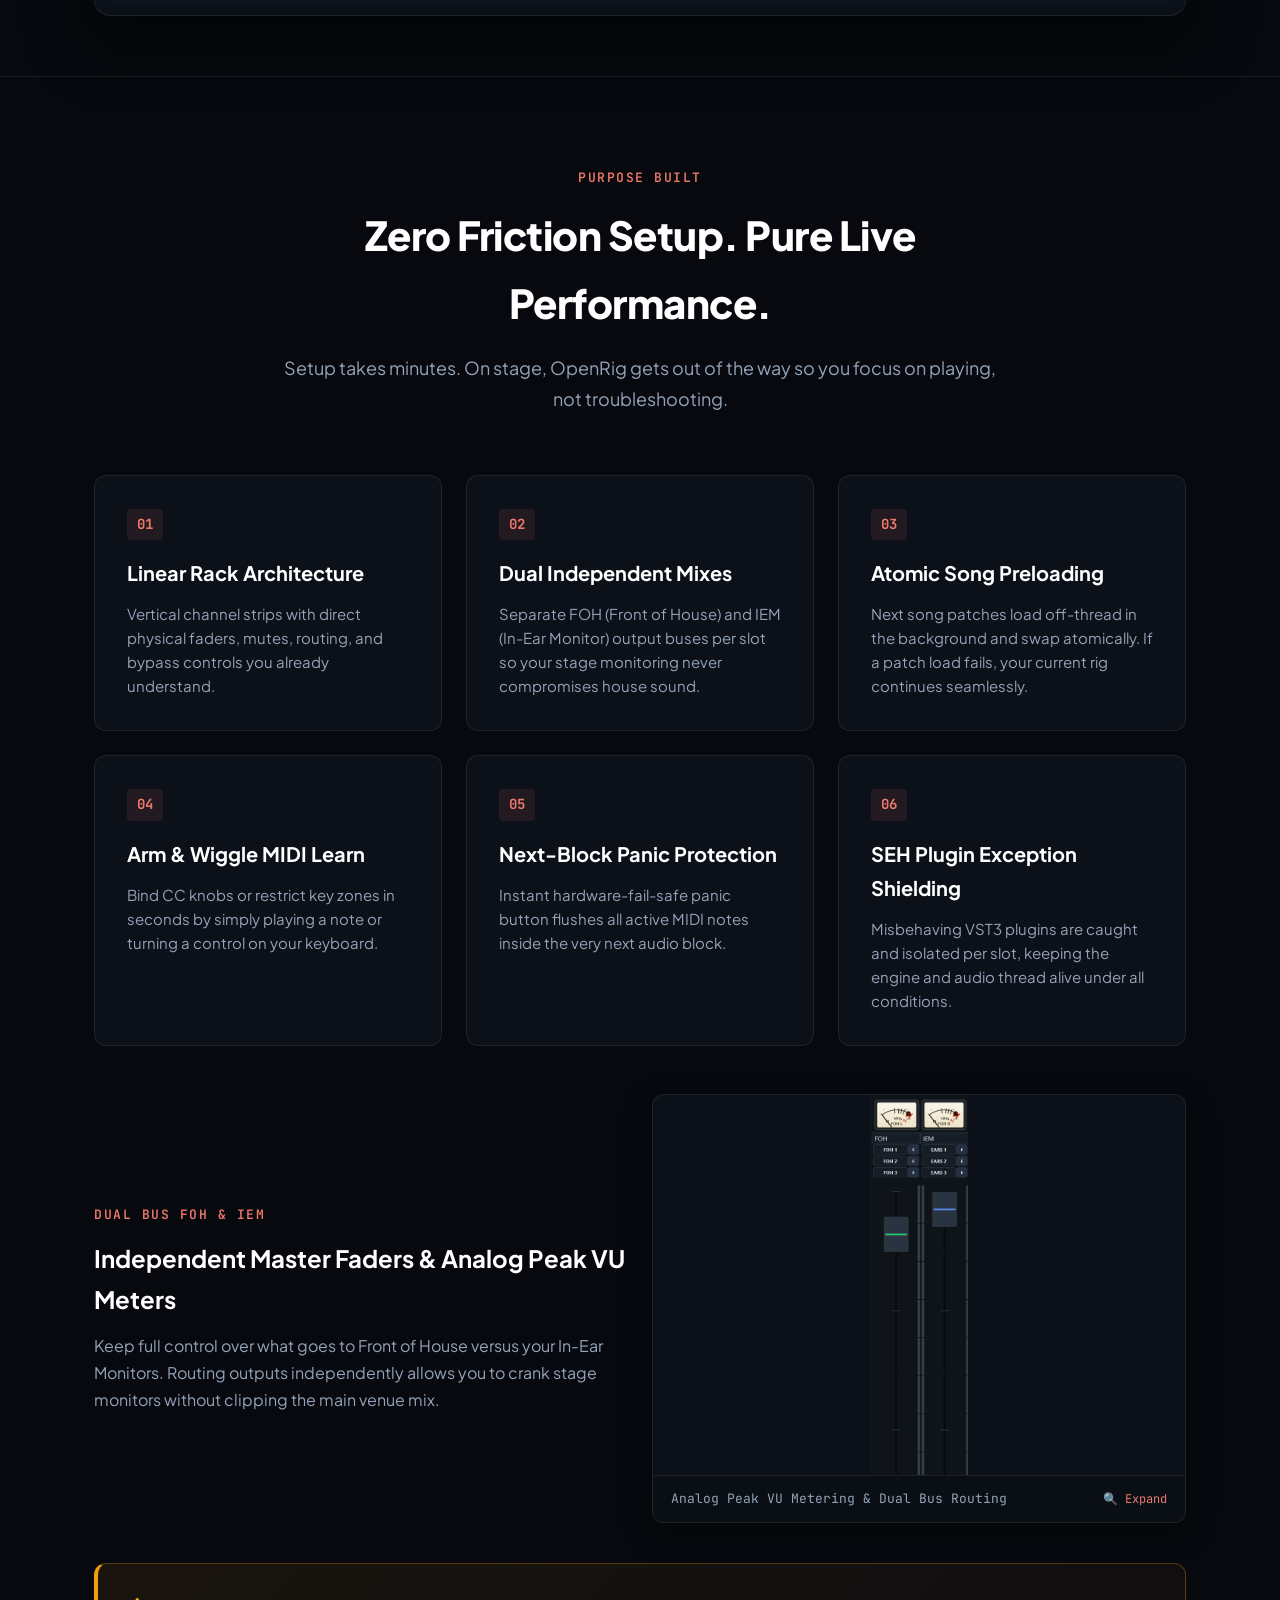
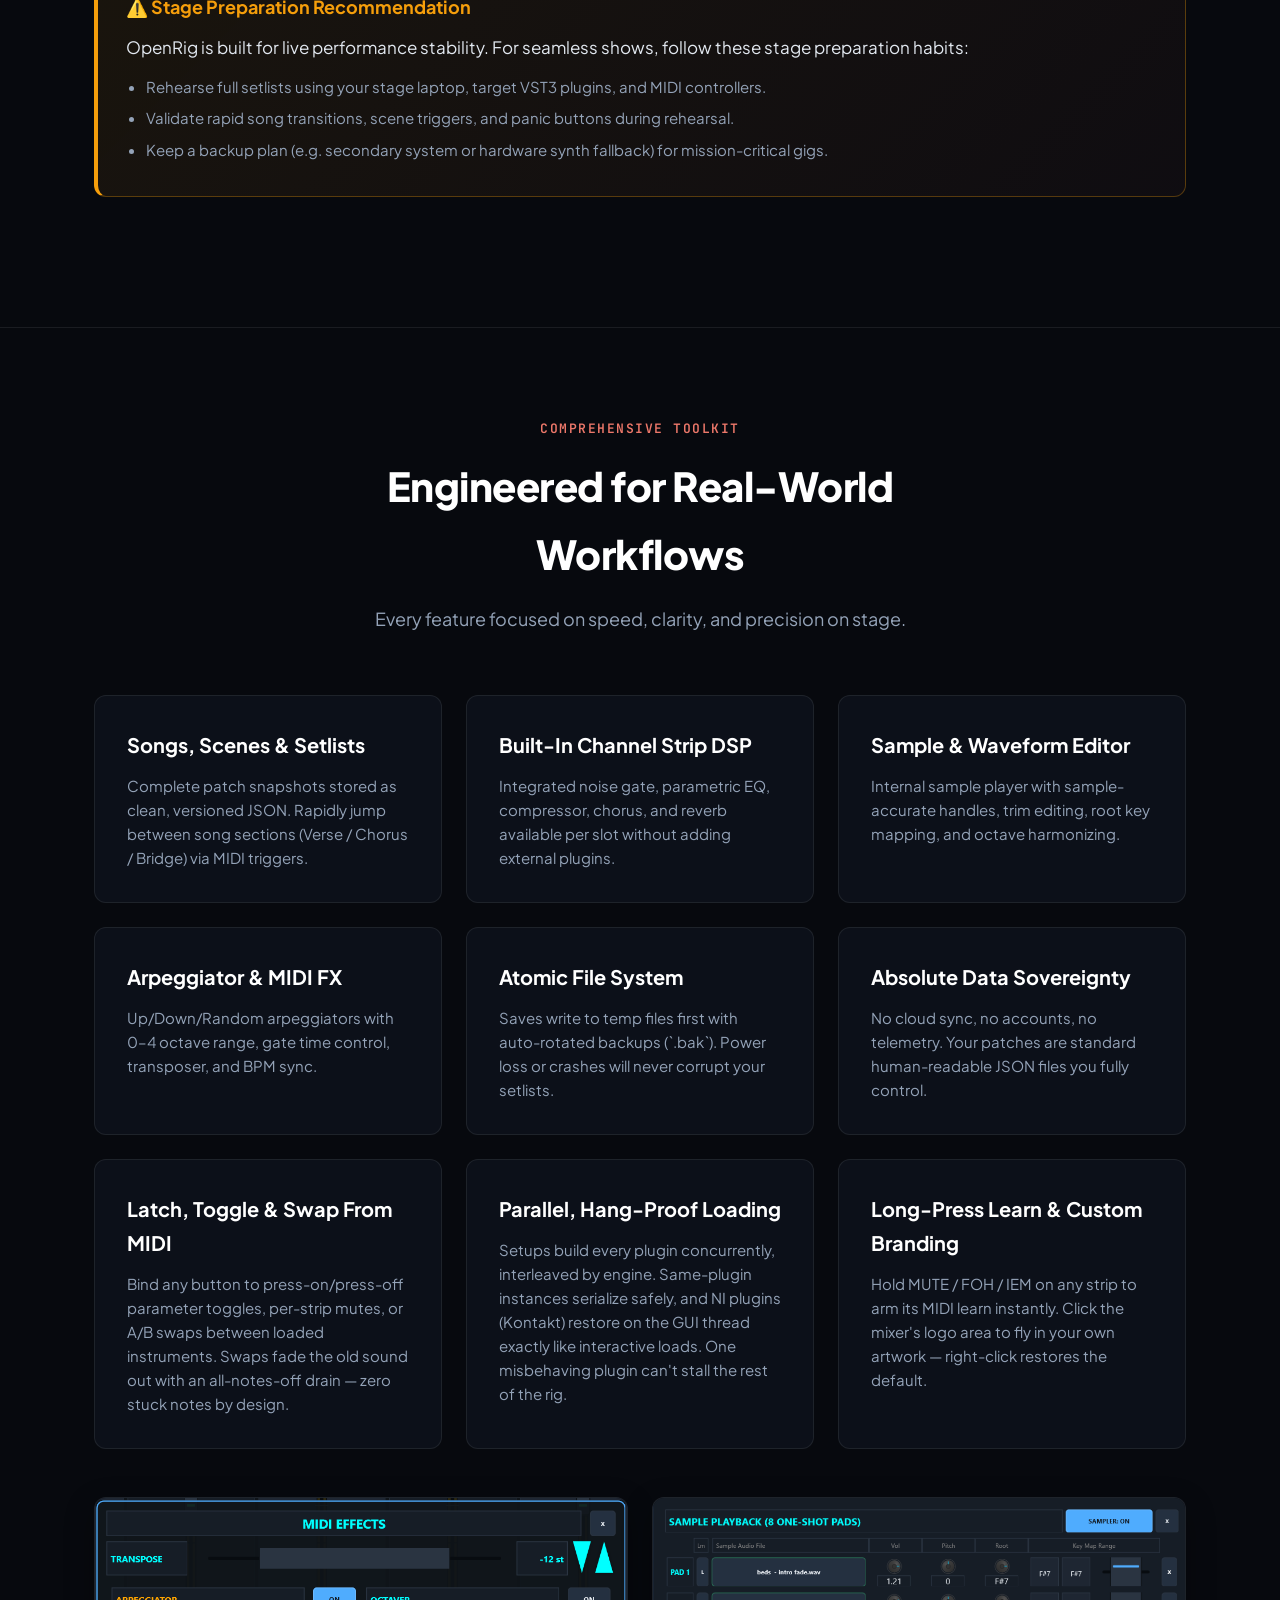
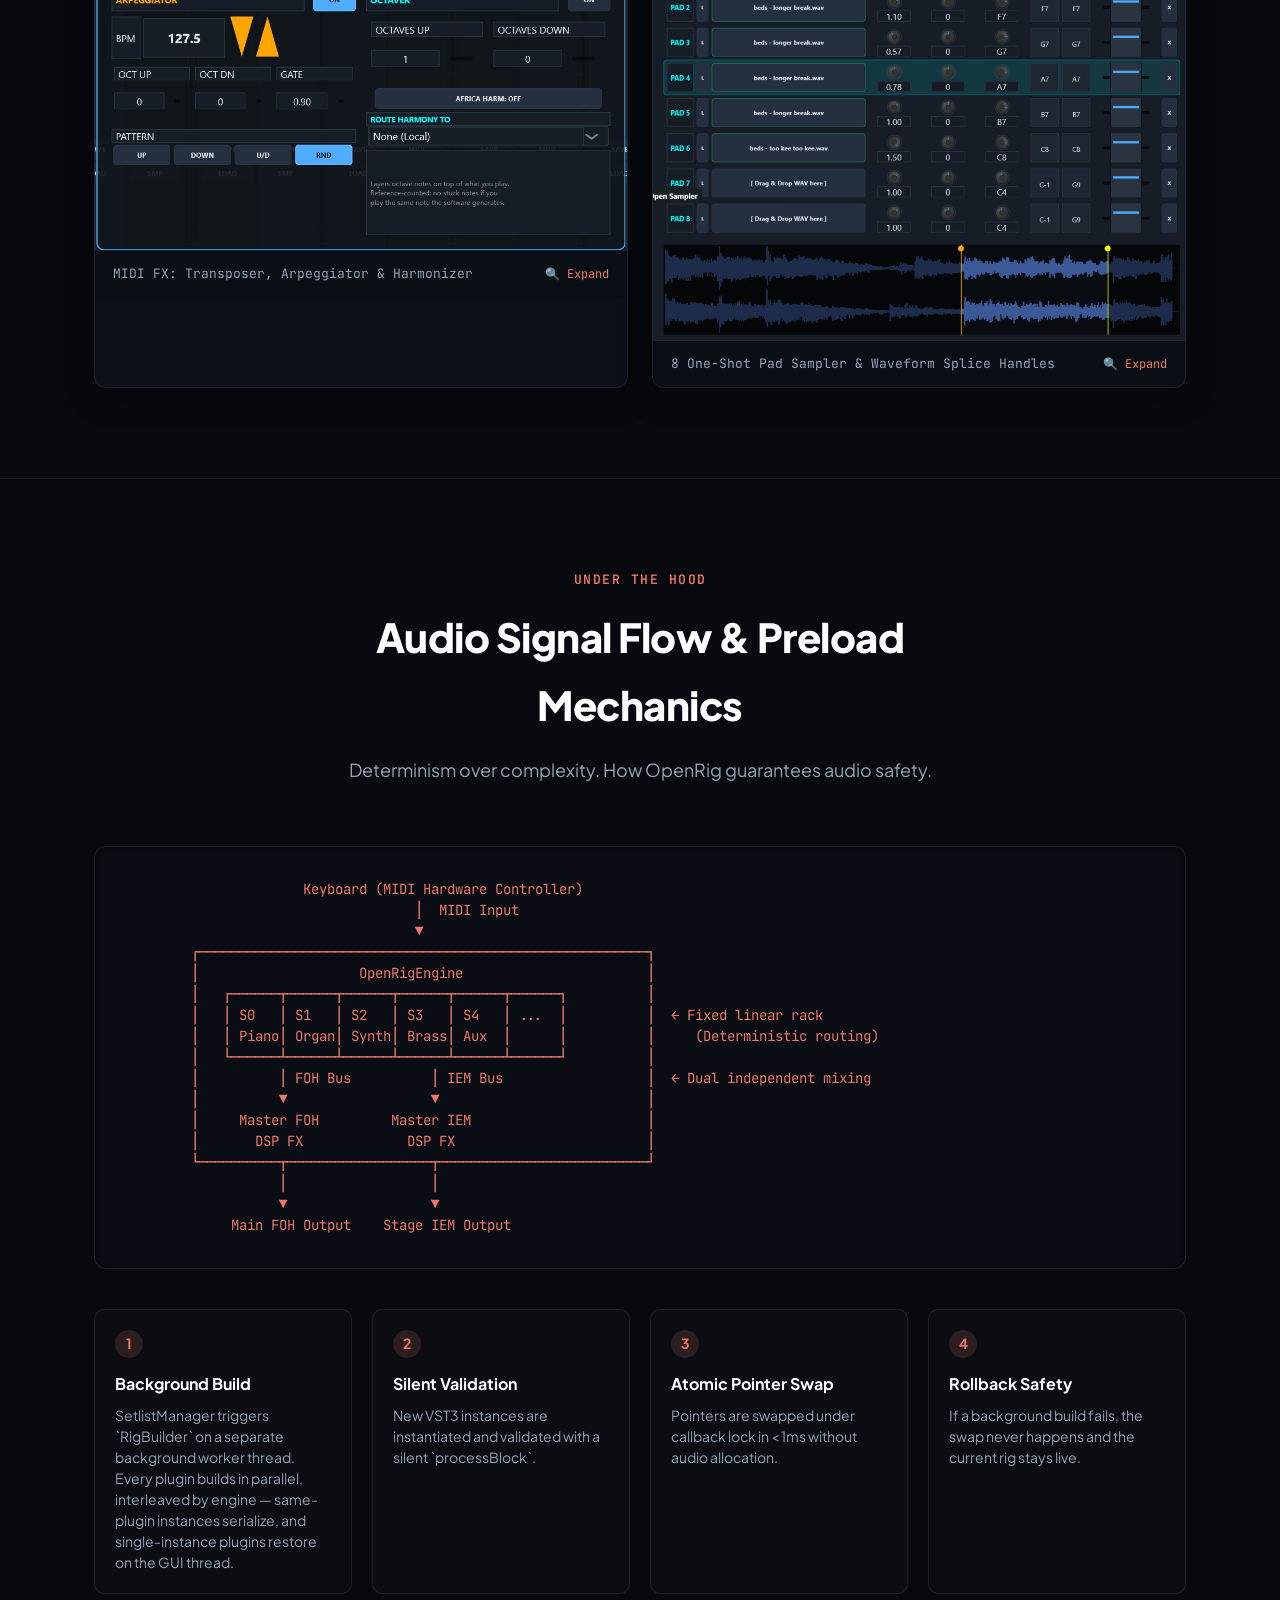
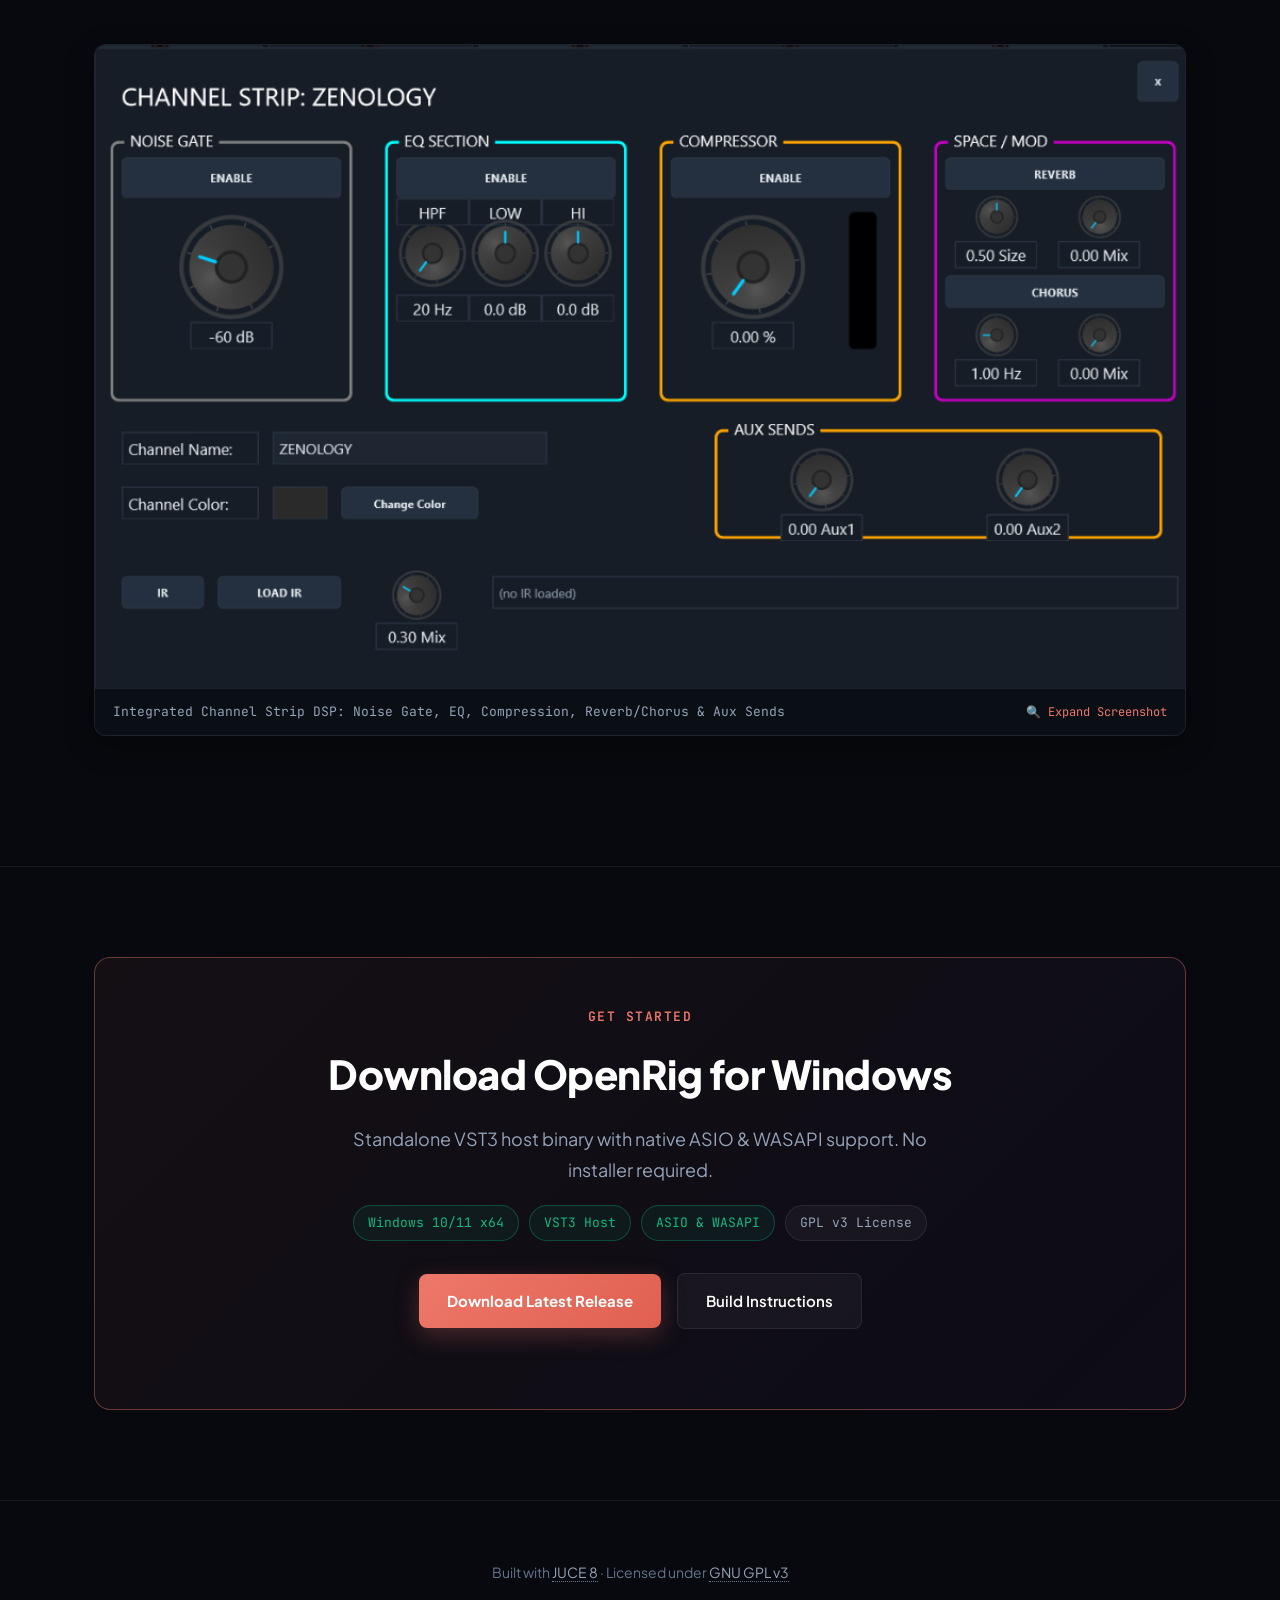
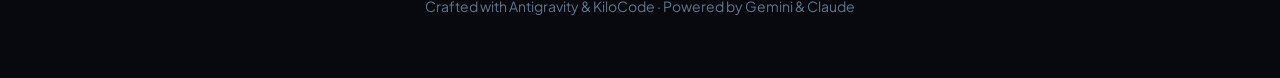
==== commit e7d66abe: "CC toggle/latch + per-strip mute toggle + long-press learn + instrument swap; parallel hang-proof pl" ====
--- a/docs/index.html
+++ b/docs/index.html
@@ -727,7 +727,7 @@
         <button class="tab-btn" onclick="switchTab(2)">Arpeggiator & MIDI FX</button>
         <button class="tab-btn" onclick="switchTab(3)">8-Pad Sampler & Waveform</button>
         <button class="tab-btn" onclick="switchTab(4)">Active VST Editors</button>
-        <button class="tab-btn" onclick="switchTab(5)">Arm & Wiggle CC Manager</button>
+        <button class="tab-btn" onclick="switchTab(5)">CC Manager — Learn · Toggle · Swap</button>
       </div>
 
       <div class="showcase-viewport">
@@ -853,6 +853,18 @@
       <div class="card">
         <h3>Absolute Data Sovereignty</h3>
         <p>No cloud sync, no accounts, no telemetry. Your patches are standard human-readable JSON files you fully control.</p>
+      </div>
+      <div class="card">
+        <h3>Latch, Toggle & Swap From MIDI</h3>
+        <p>Bind any button to press-on/press-off parameter toggles, per-strip mutes, or A/B swaps between loaded instruments. Swaps fade the old sound out with an all-notes-off drain — zero stuck notes by design.</p>
+      </div>
+      <div class="card">
+        <h3>Parallel, Hang-Proof Loading</h3>
+        <p>Setups build every plugin concurrently, interleaved by engine. Same-plugin instances serialize safely, and NI plugins (Kontakt) restore on the GUI thread exactly like interactive loads. One misbehaving plugin can't stall the rest of the rig.</p>
+      </div>
+      <div class="card">
+        <h3>Long-Press Learn & Custom Branding</h3>
+        <p>Hold MUTE / FOH / IEM on any strip to arm its MIDI learn instantly. Click the mixer's logo area to fly in your own artwork — right-click restores the default.</p>
       </div>
     </div>
 
@@ -911,7 +923,7 @@
       <div class="step-box">
         <div class="step-num">1</div>
         <div class="step-title">Background Build</div>
-        <div class="step-desc">SetlistManager triggers `RigBuilder` on a separate background worker thread.</div>
+        <div class="step-desc">SetlistManager triggers `RigBuilder` on a separate background worker thread. Every plugin builds in parallel, interleaved by engine — same-plugin instances serialize, and single-instance plugins restore on the GUI thread.</div>
       </div>
       <div class="step-box">
         <div class="step-num">2</div>
@@ -997,7 +1009,7 @@
     "MIDI FX module with Transposer, Arpeggiator pattern generator, and Octaver Harmonizer.",
     "8 One-Shot Pad Sampler with drag-and-drop WAV support and sample-accurate waveform splice handles.",
     "Active VST3 floating editor windows showing synth & sampler controls.",
-    "Arm-then-wiggle CC Assignment Manager for physical controller mapping."
+    "Arm-then-wiggle CC Assignment Manager, now with latch/toggle mode, per-strip mute toggles, long-press learn, and A/B instrument swapping."
   ];
 
   function switchTab(index) {
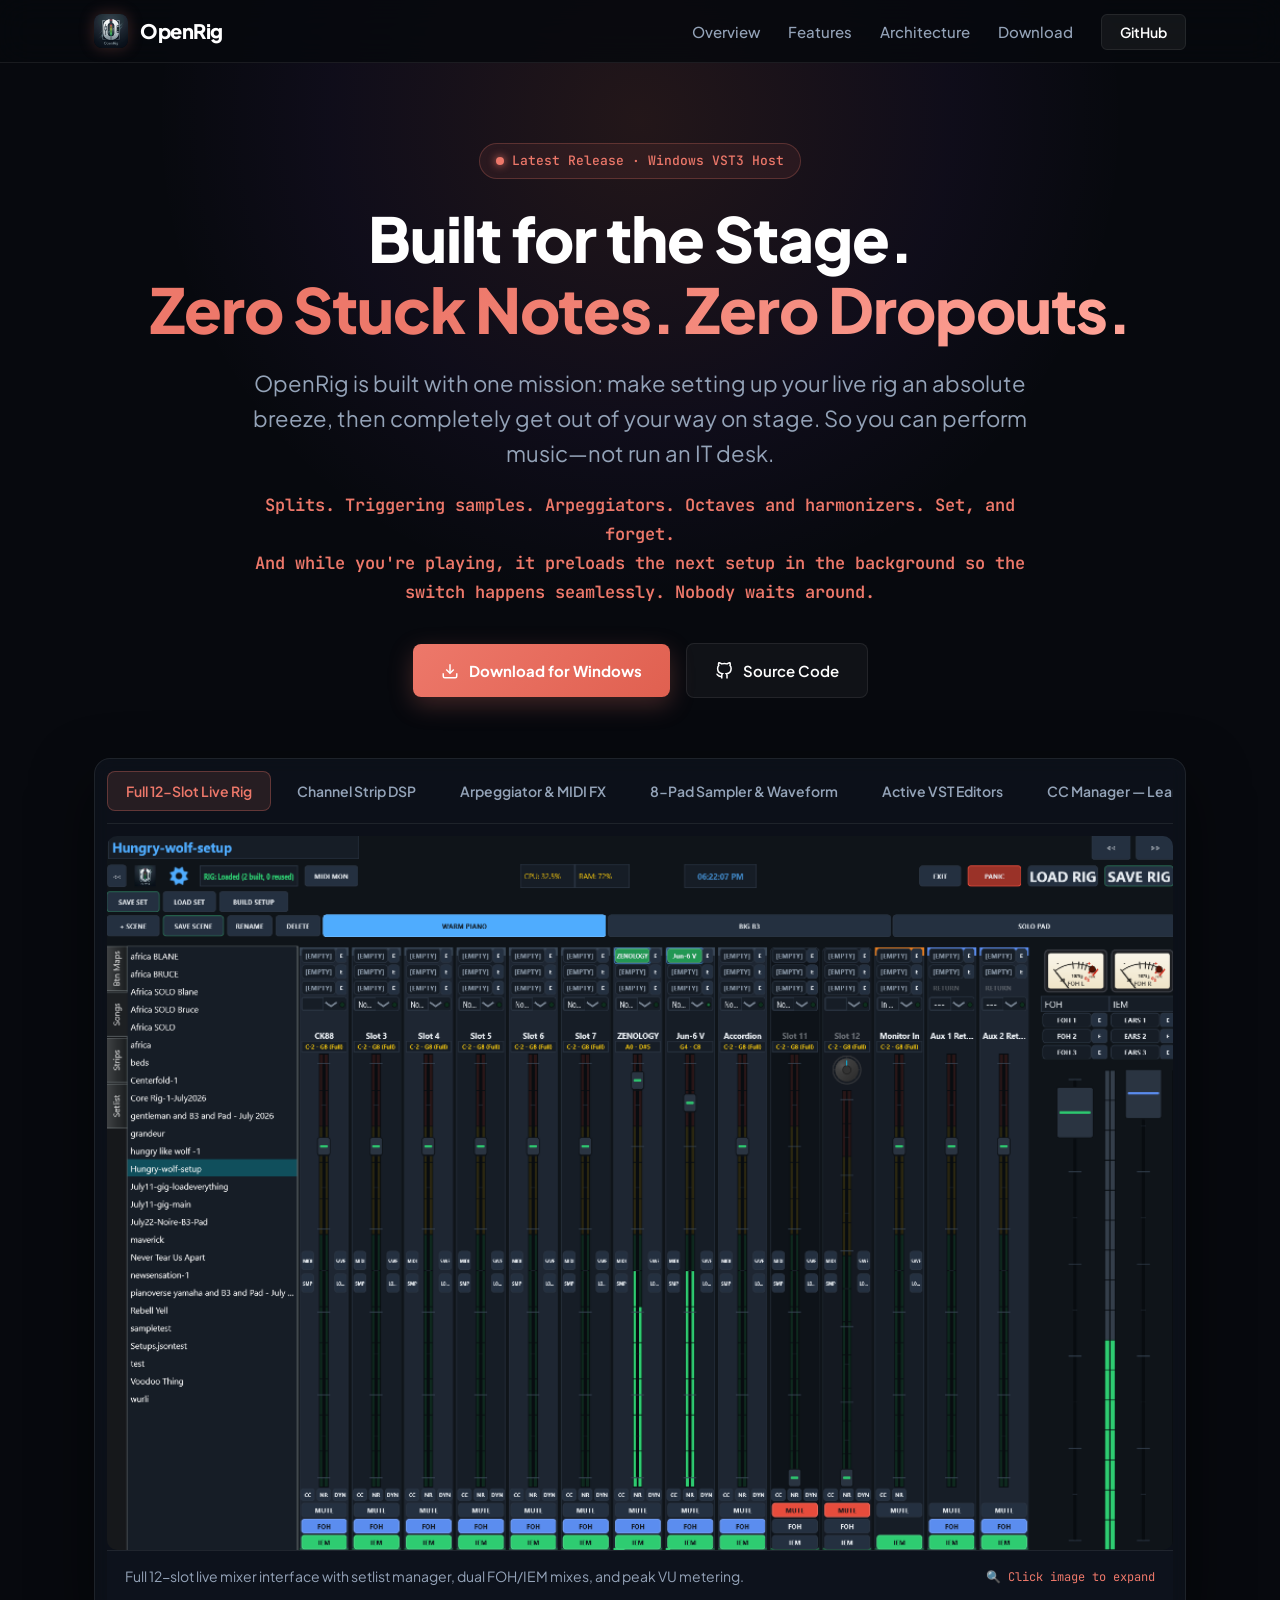
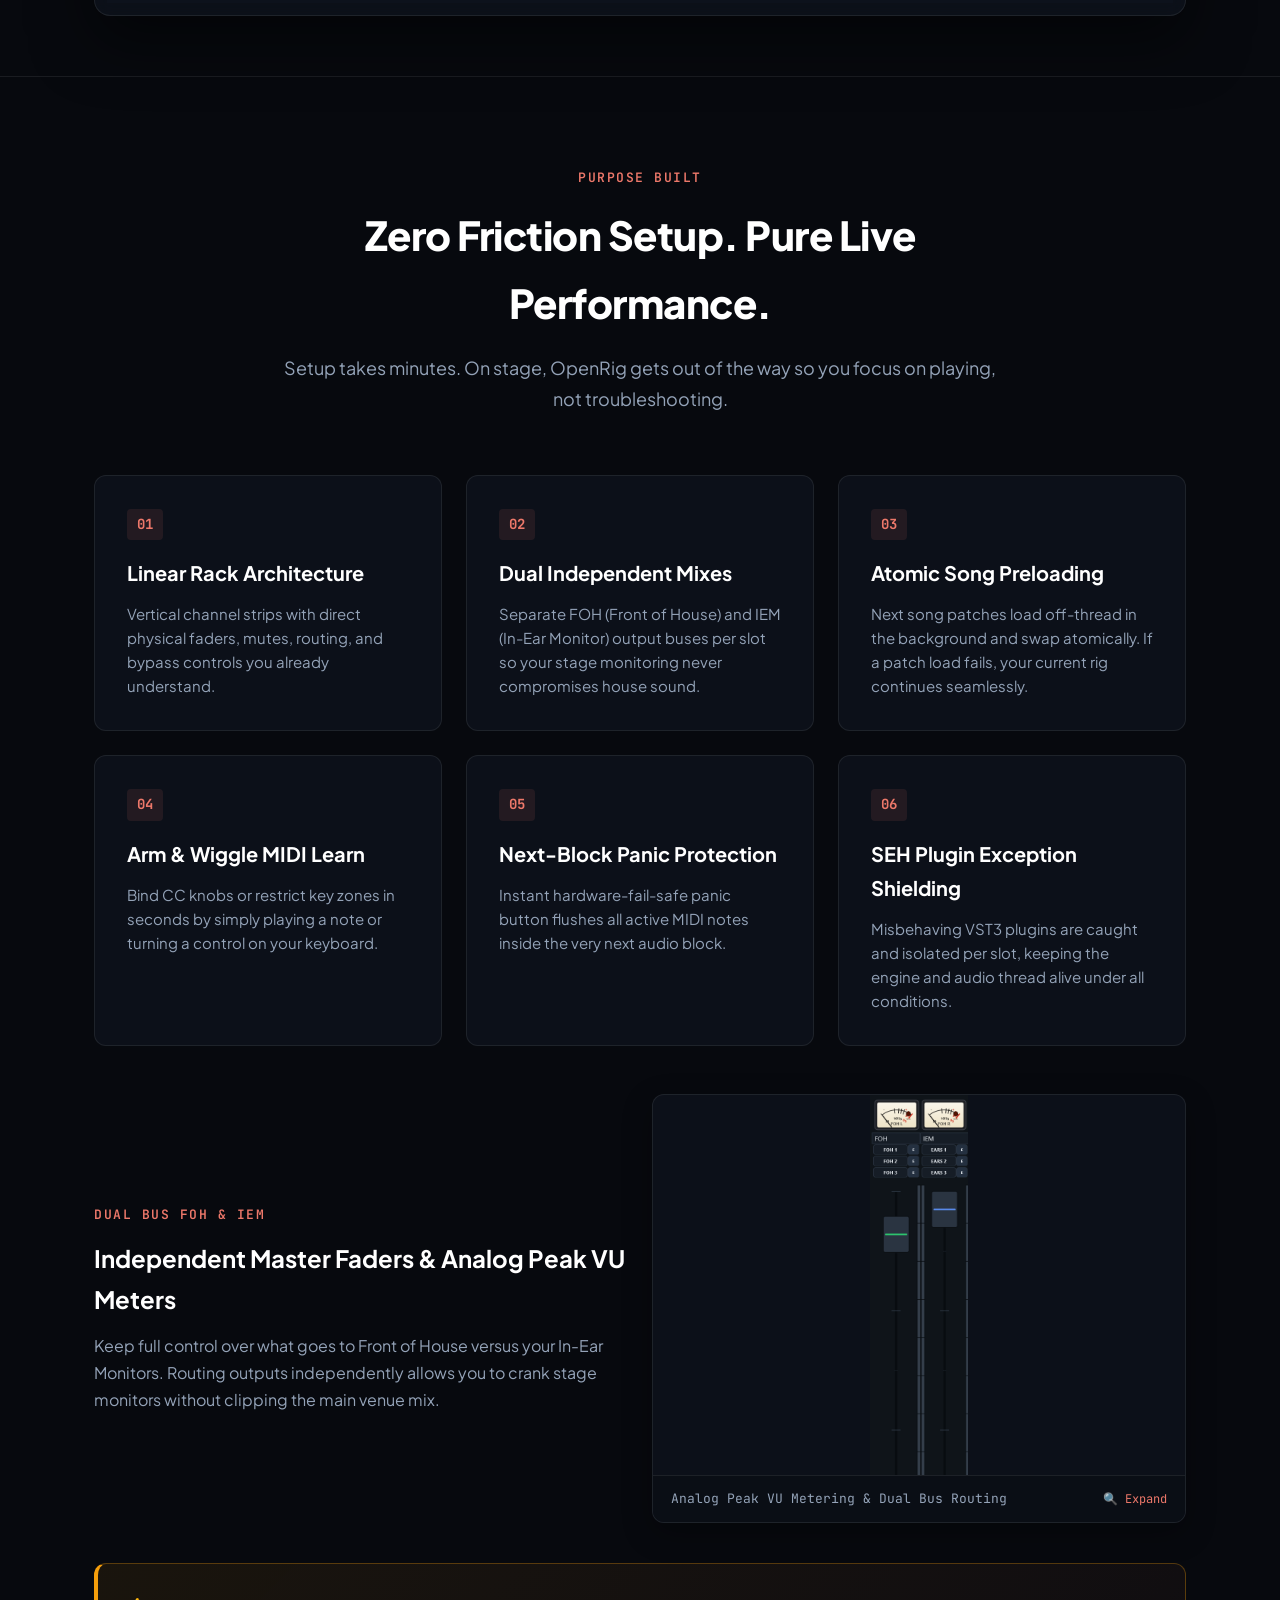
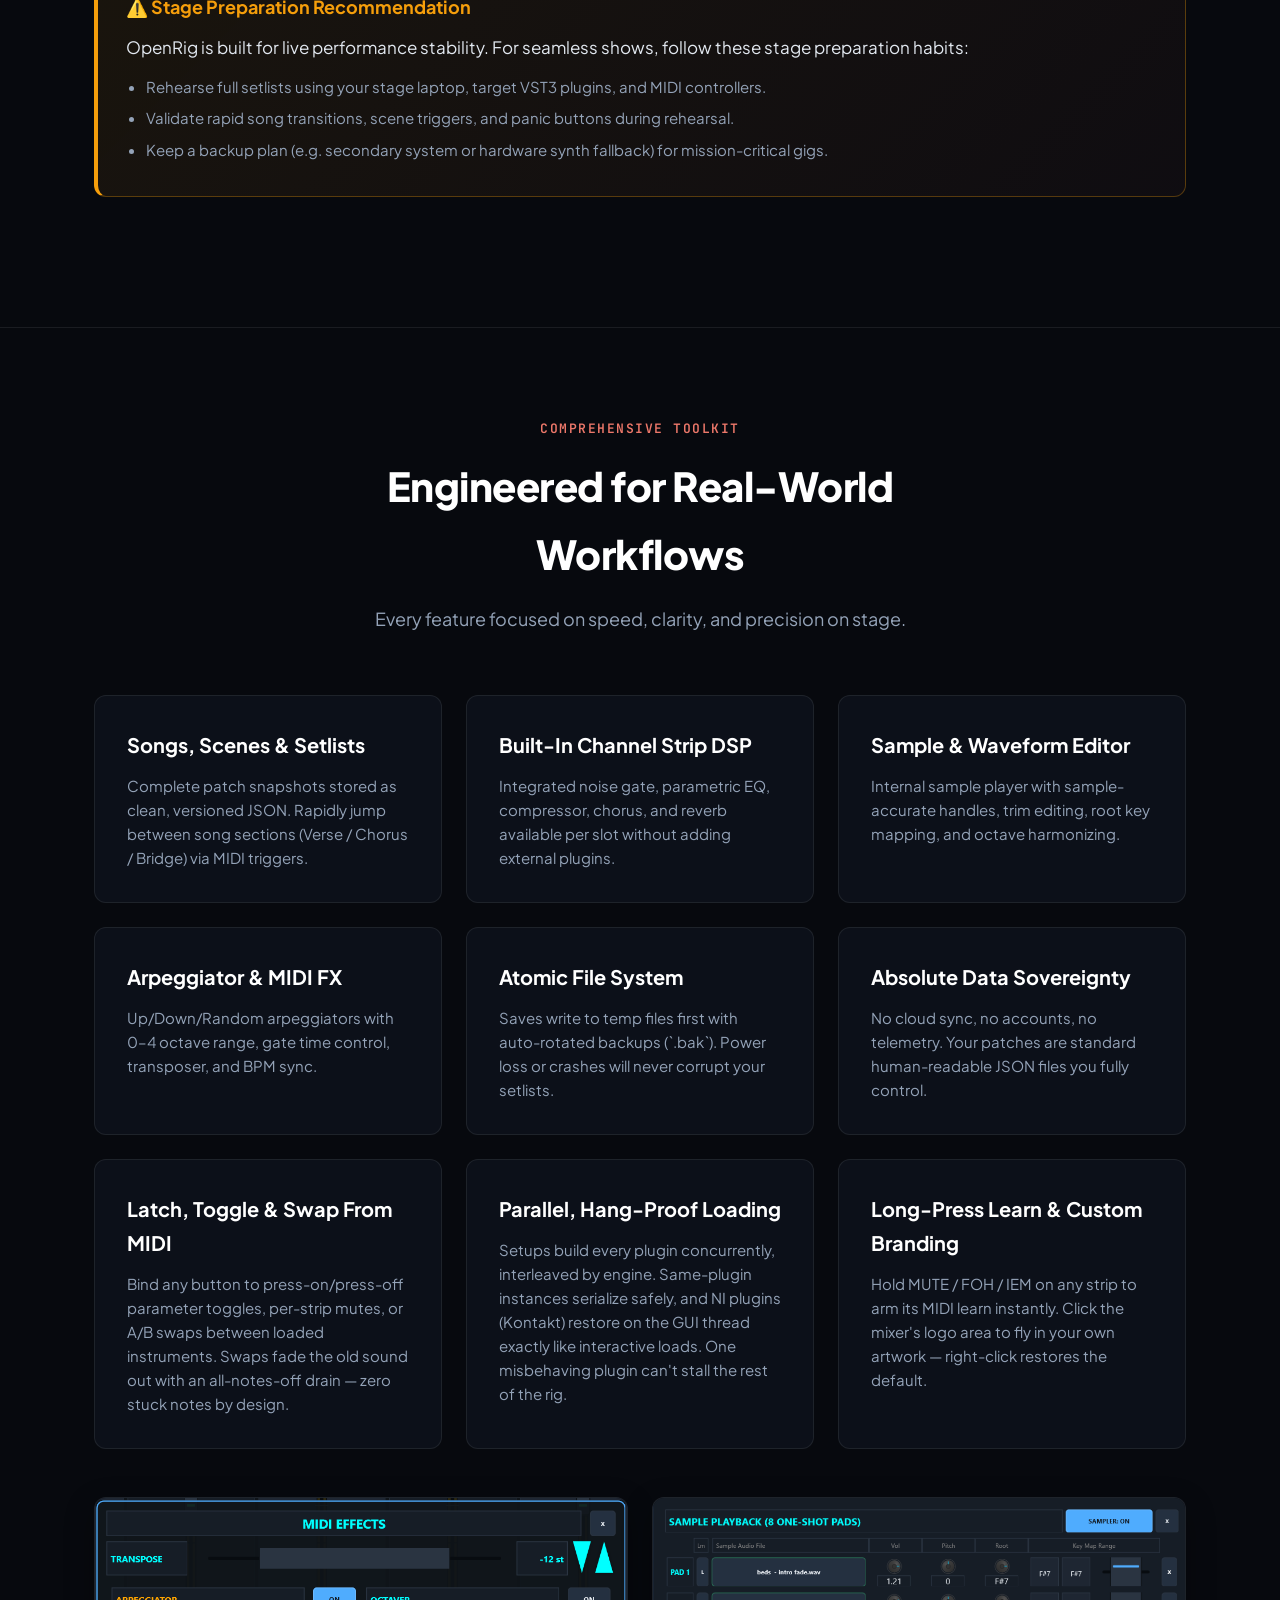
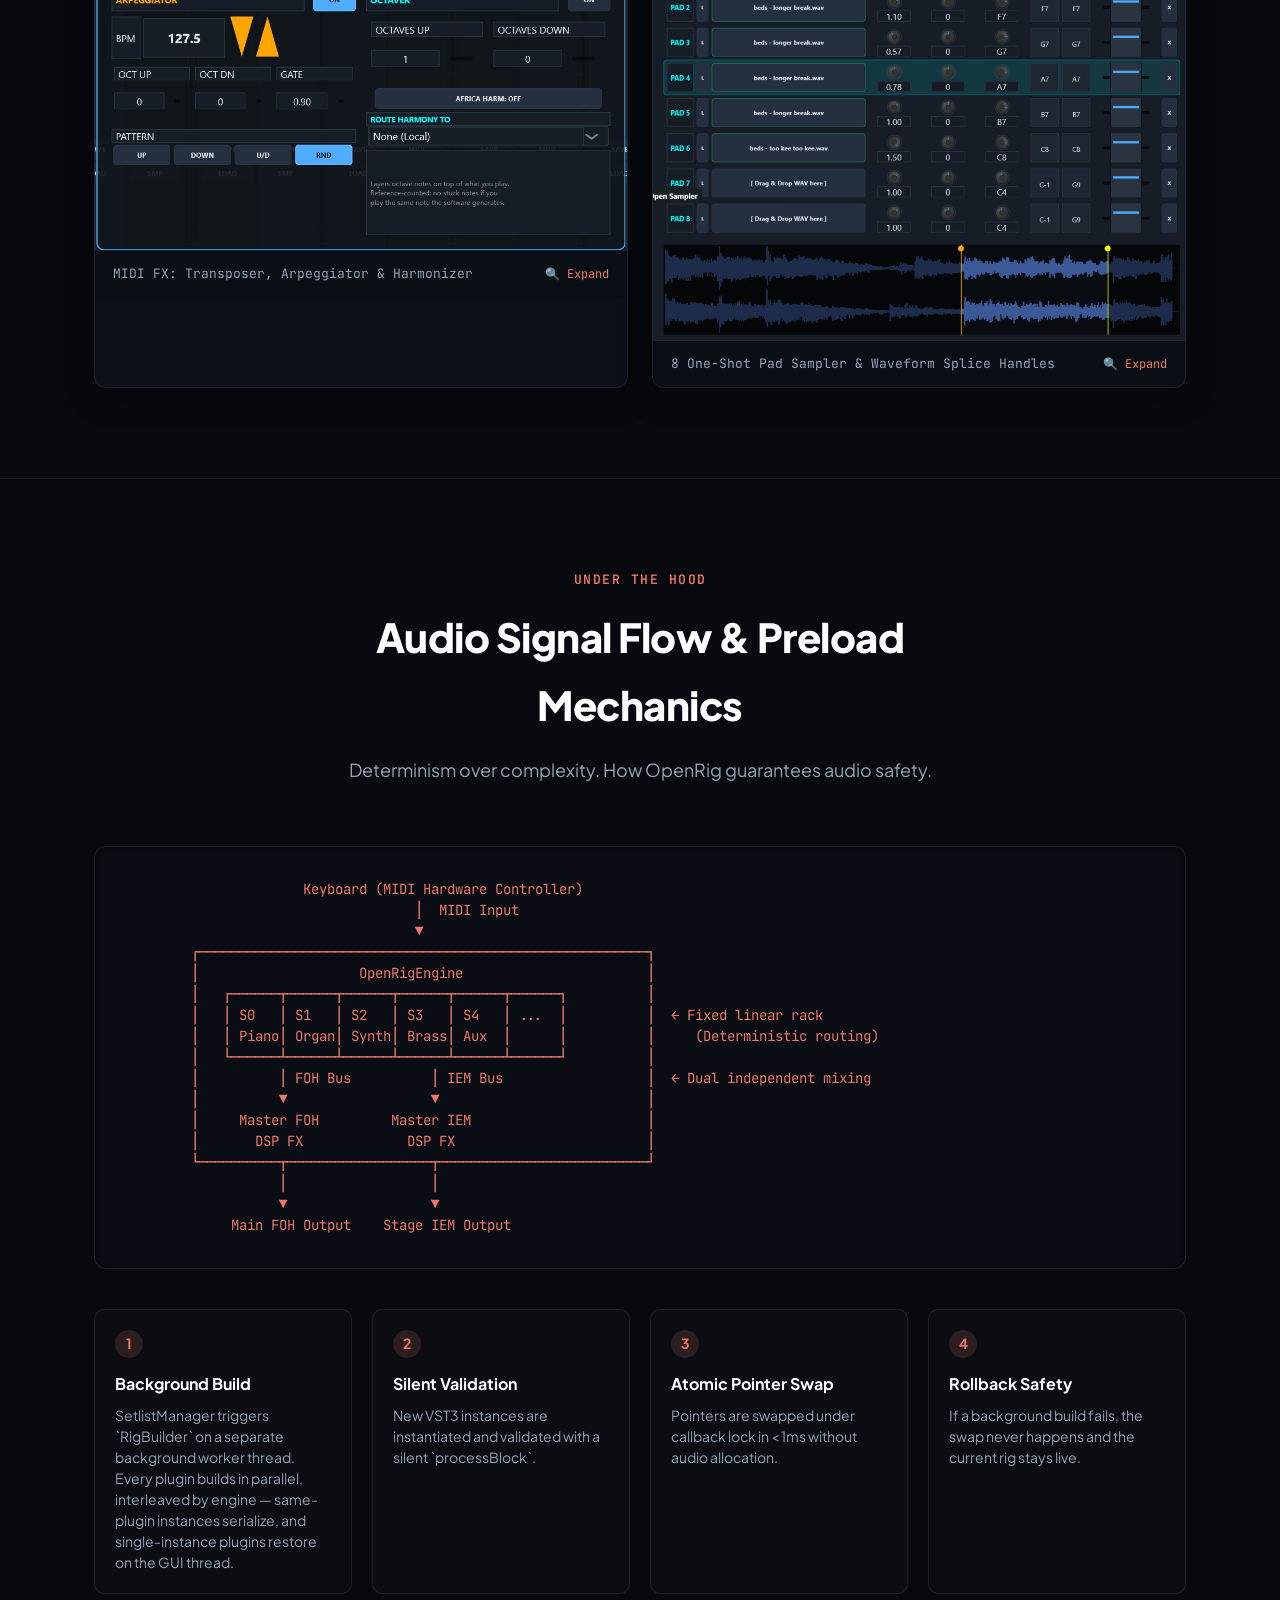
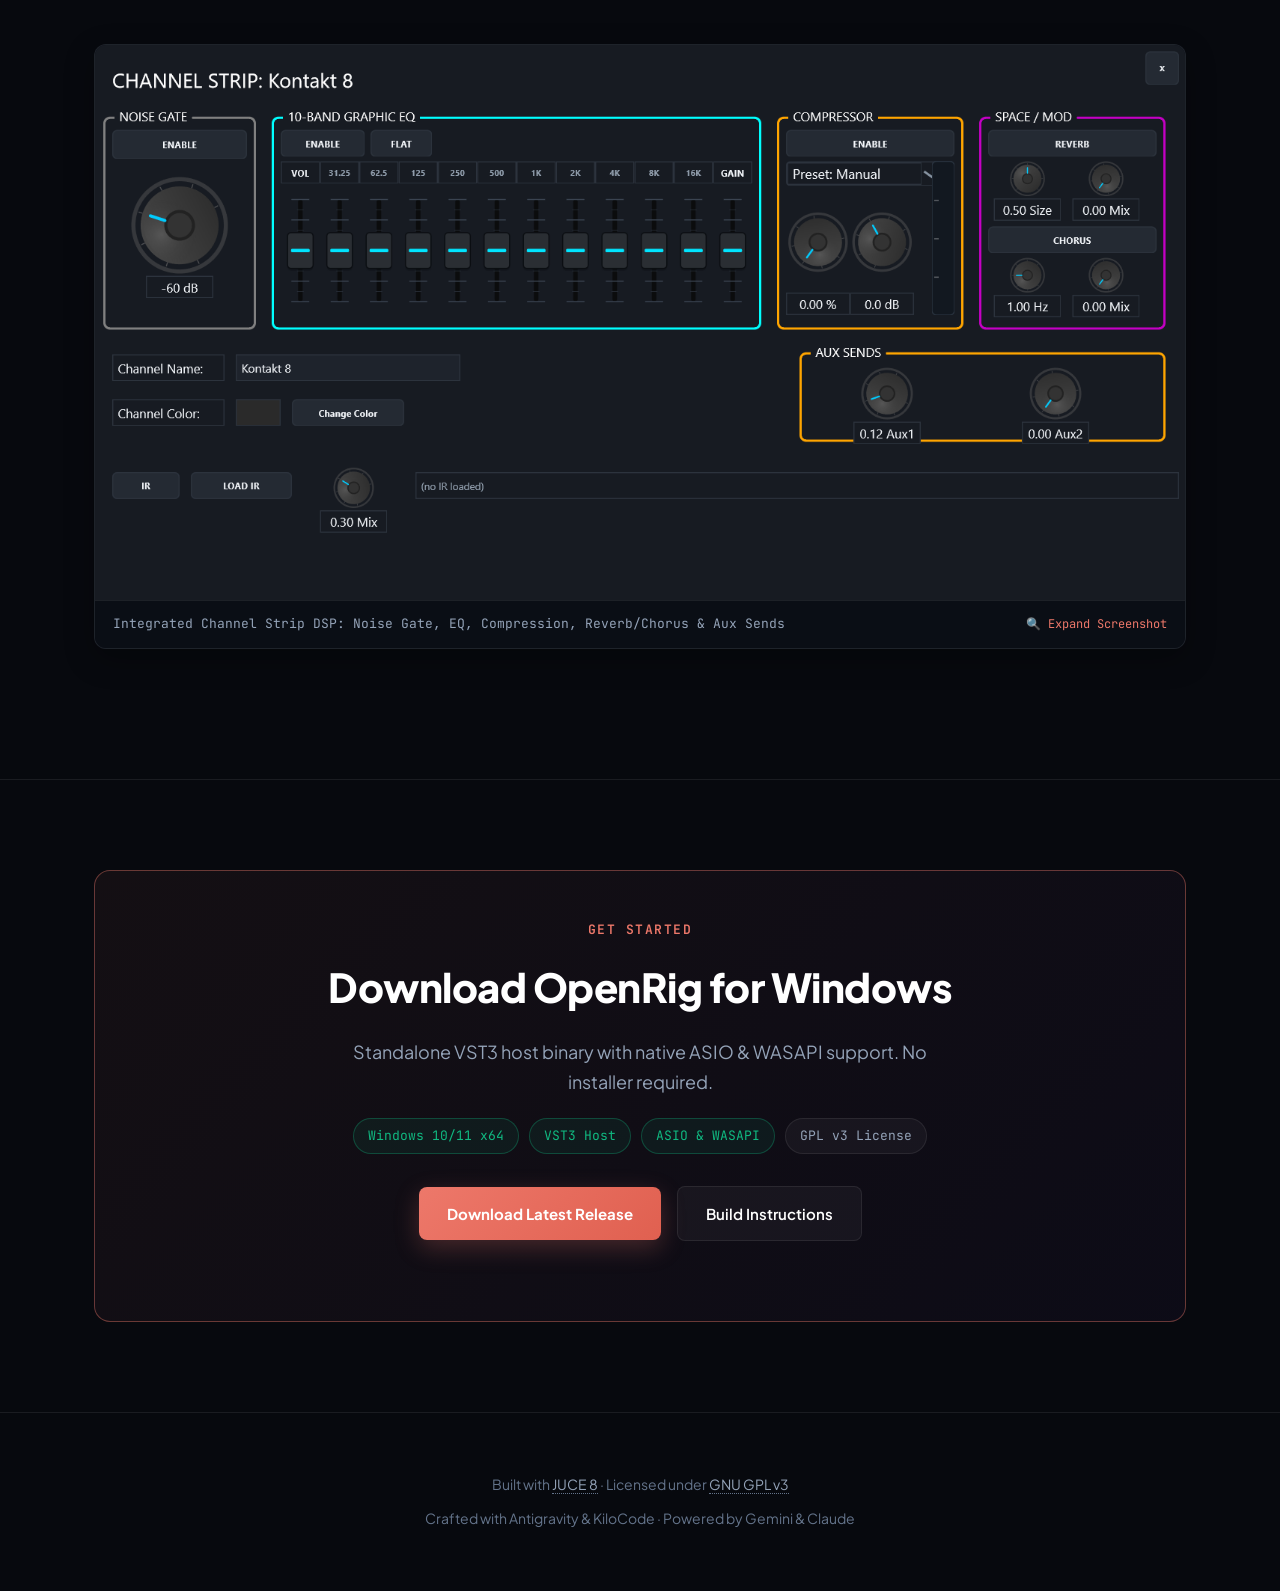
==== commit d5b85e9a: "Site: fresh screenshots (CC manager with TOG/Mute/Swap, channel strip DSP) + new Break-Music DJ Play" ====
--- a/docs/index.html
+++ b/docs/index.html
@@ -728,6 +728,7 @@
         <button class="tab-btn" onclick="switchTab(3)">8-Pad Sampler & Waveform</button>
         <button class="tab-btn" onclick="switchTab(4)">Active VST Editors</button>
         <button class="tab-btn" onclick="switchTab(5)">CC Manager — Learn · Toggle · Swap</button>
+        <button class="tab-btn" onclick="switchTab(6)">Break-Music DJ Player</button>
       </div>
 
       <div class="showcase-viewport">
@@ -737,6 +738,7 @@
         <img src="sampler_splice_editor.png" class="showcase-img" alt="8-Pad Sampler & Waveform Splice Handle Editor" />
         <img src="active_vst_windows.png" class="showcase-img" alt="OpenRig Active VST Editors" />
         <img src="cc_assignment_manager.png" class="showcase-img" alt="CC Assignment Manager Screen" />
+        <img src="break_music_player.png" class="showcase-img" alt="Dual-Deck Break-Music Player with YouTube Download" />
       </div>
 
       <div class="showcase-caption">
@@ -1009,7 +1011,8 @@
     "MIDI FX module with Transposer, Arpeggiator pattern generator, and Octaver Harmonizer.",
     "8 One-Shot Pad Sampler with drag-and-drop WAV support and sample-accurate waveform splice handles.",
     "Active VST3 floating editor windows showing synth & sampler controls.",
-    "Arm-then-wiggle CC Assignment Manager, now with latch/toggle mode, per-strip mute toggles, long-press learn, and A/B instrument swapping."
+    "Arm-then-wiggle CC Assignment Manager, now with latch/toggle mode, per-strip mute toggles, long-press learn, and A/B instrument swapping.",
+    "Dual-deck break-music player: YouTube grab (MP3 192k), BPM display, smart arranging, and per-deck gain — between-set music without leaving the rig."
   ];
 
   function switchTab(index) {
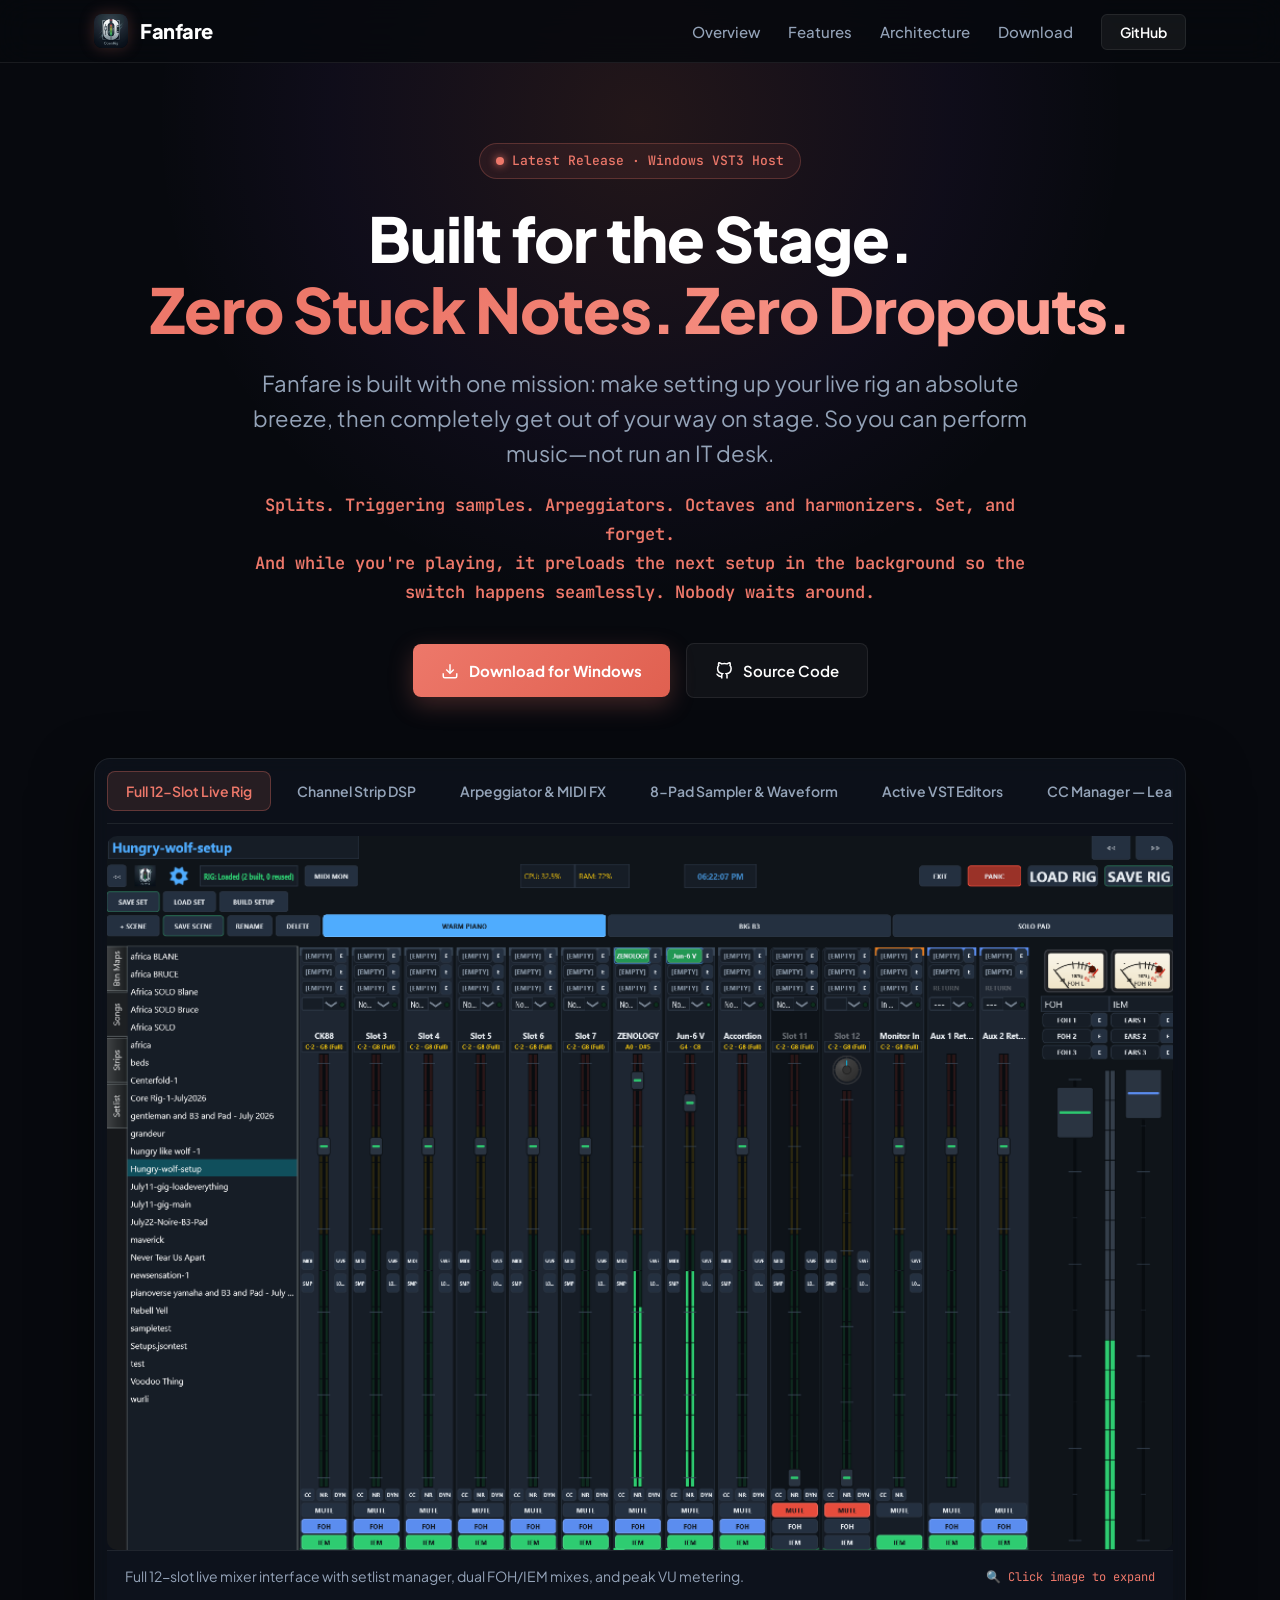
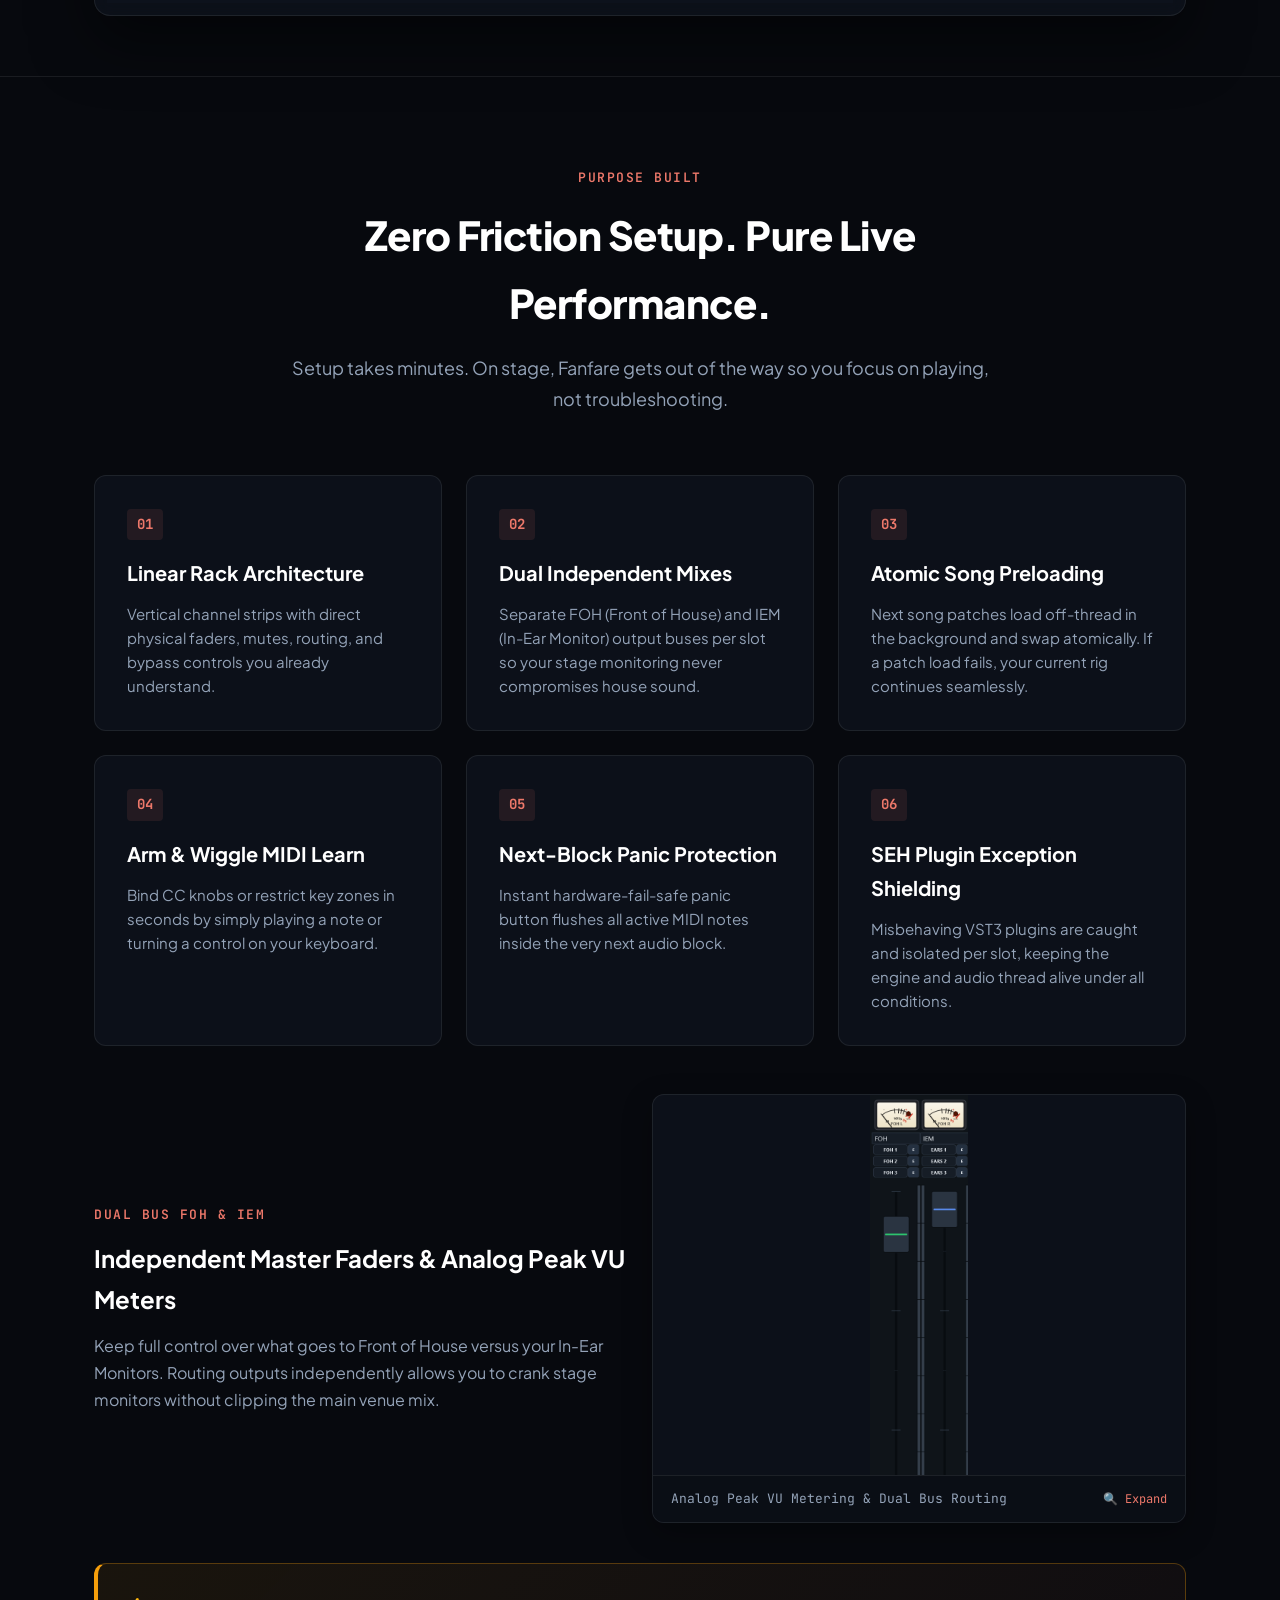
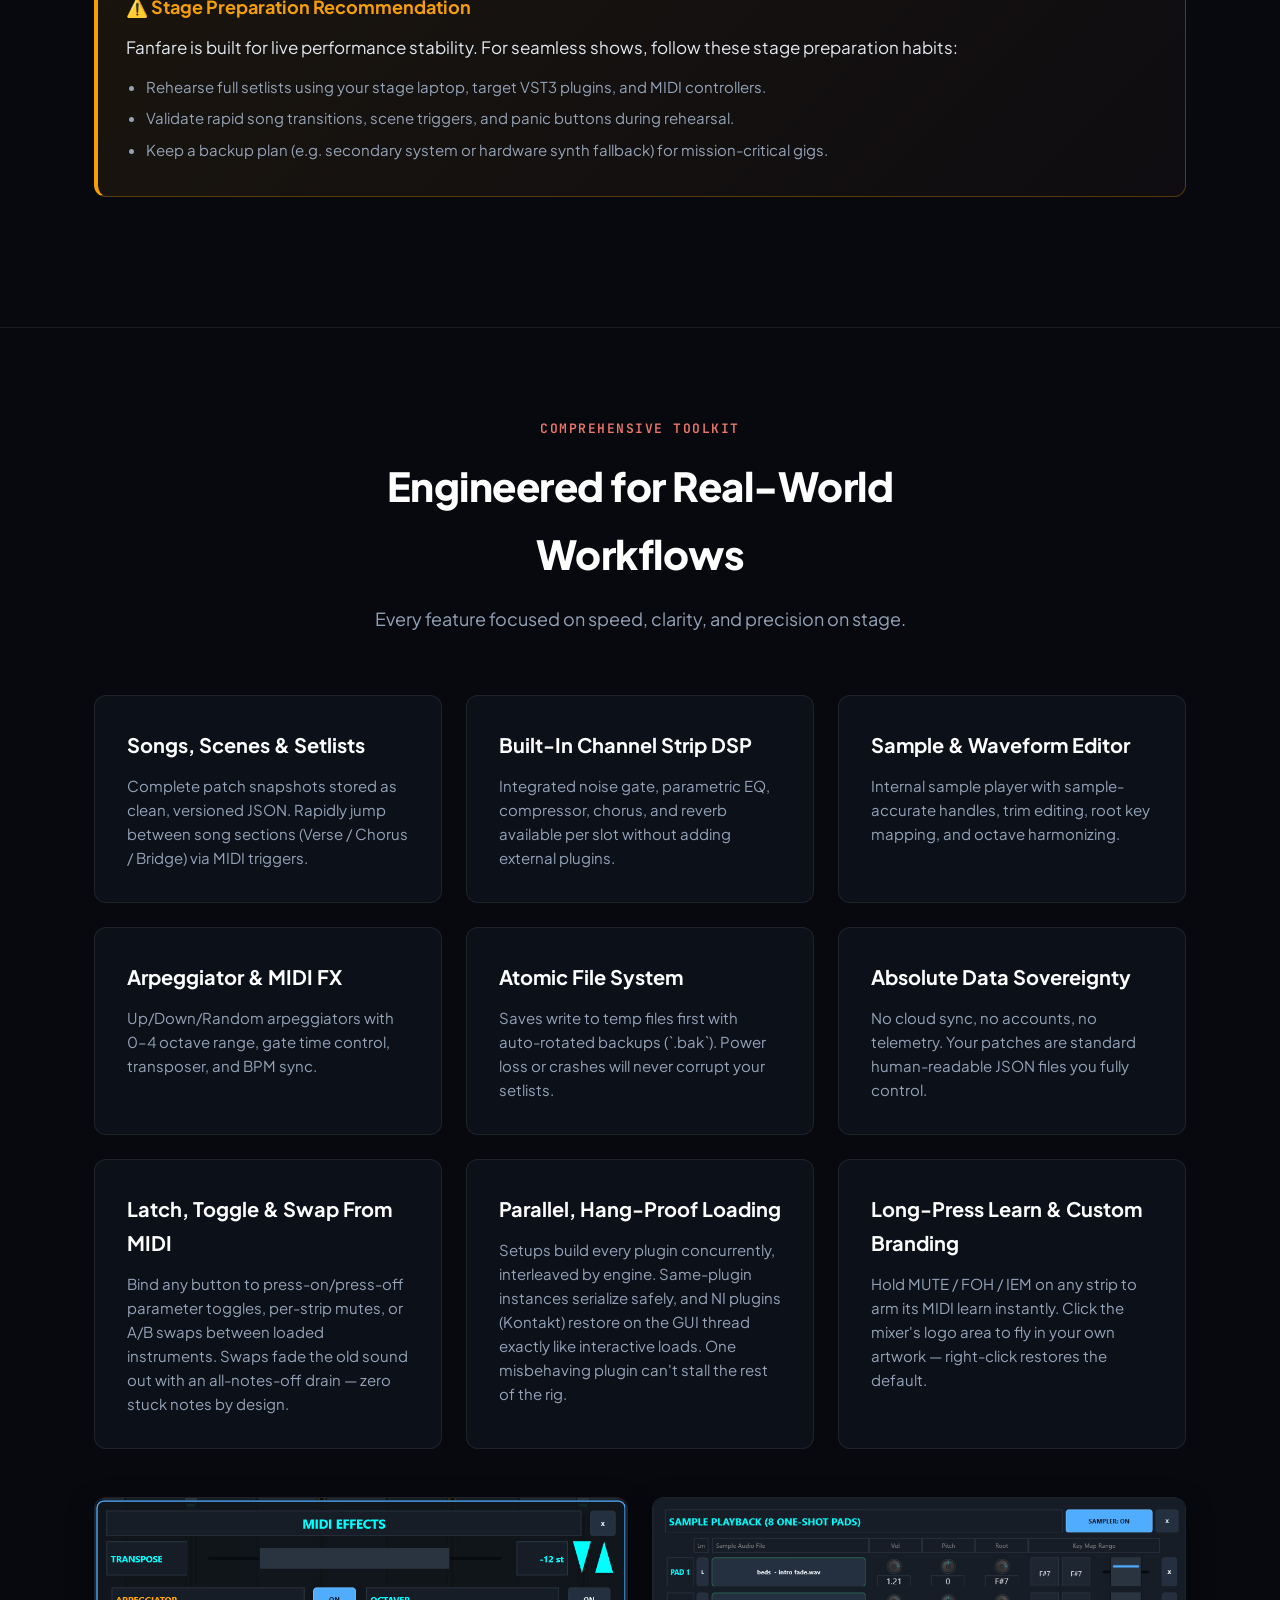
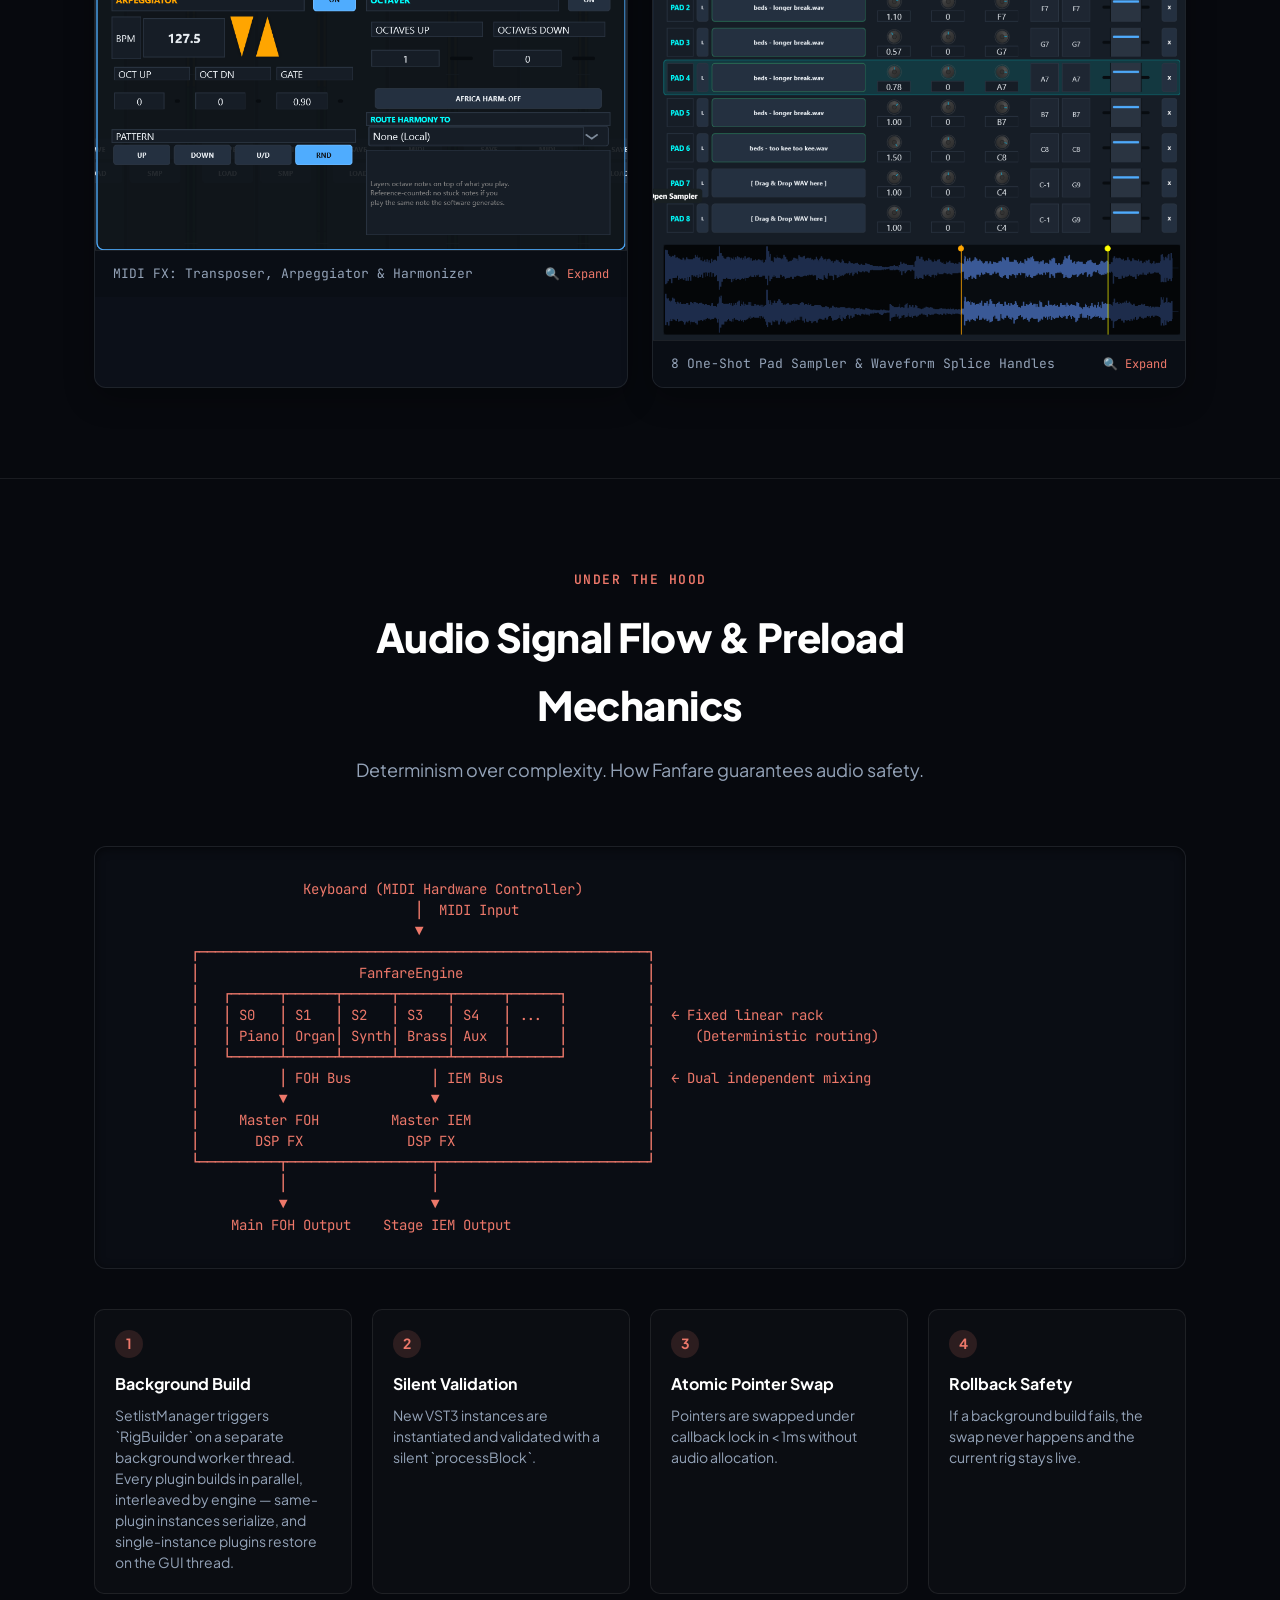
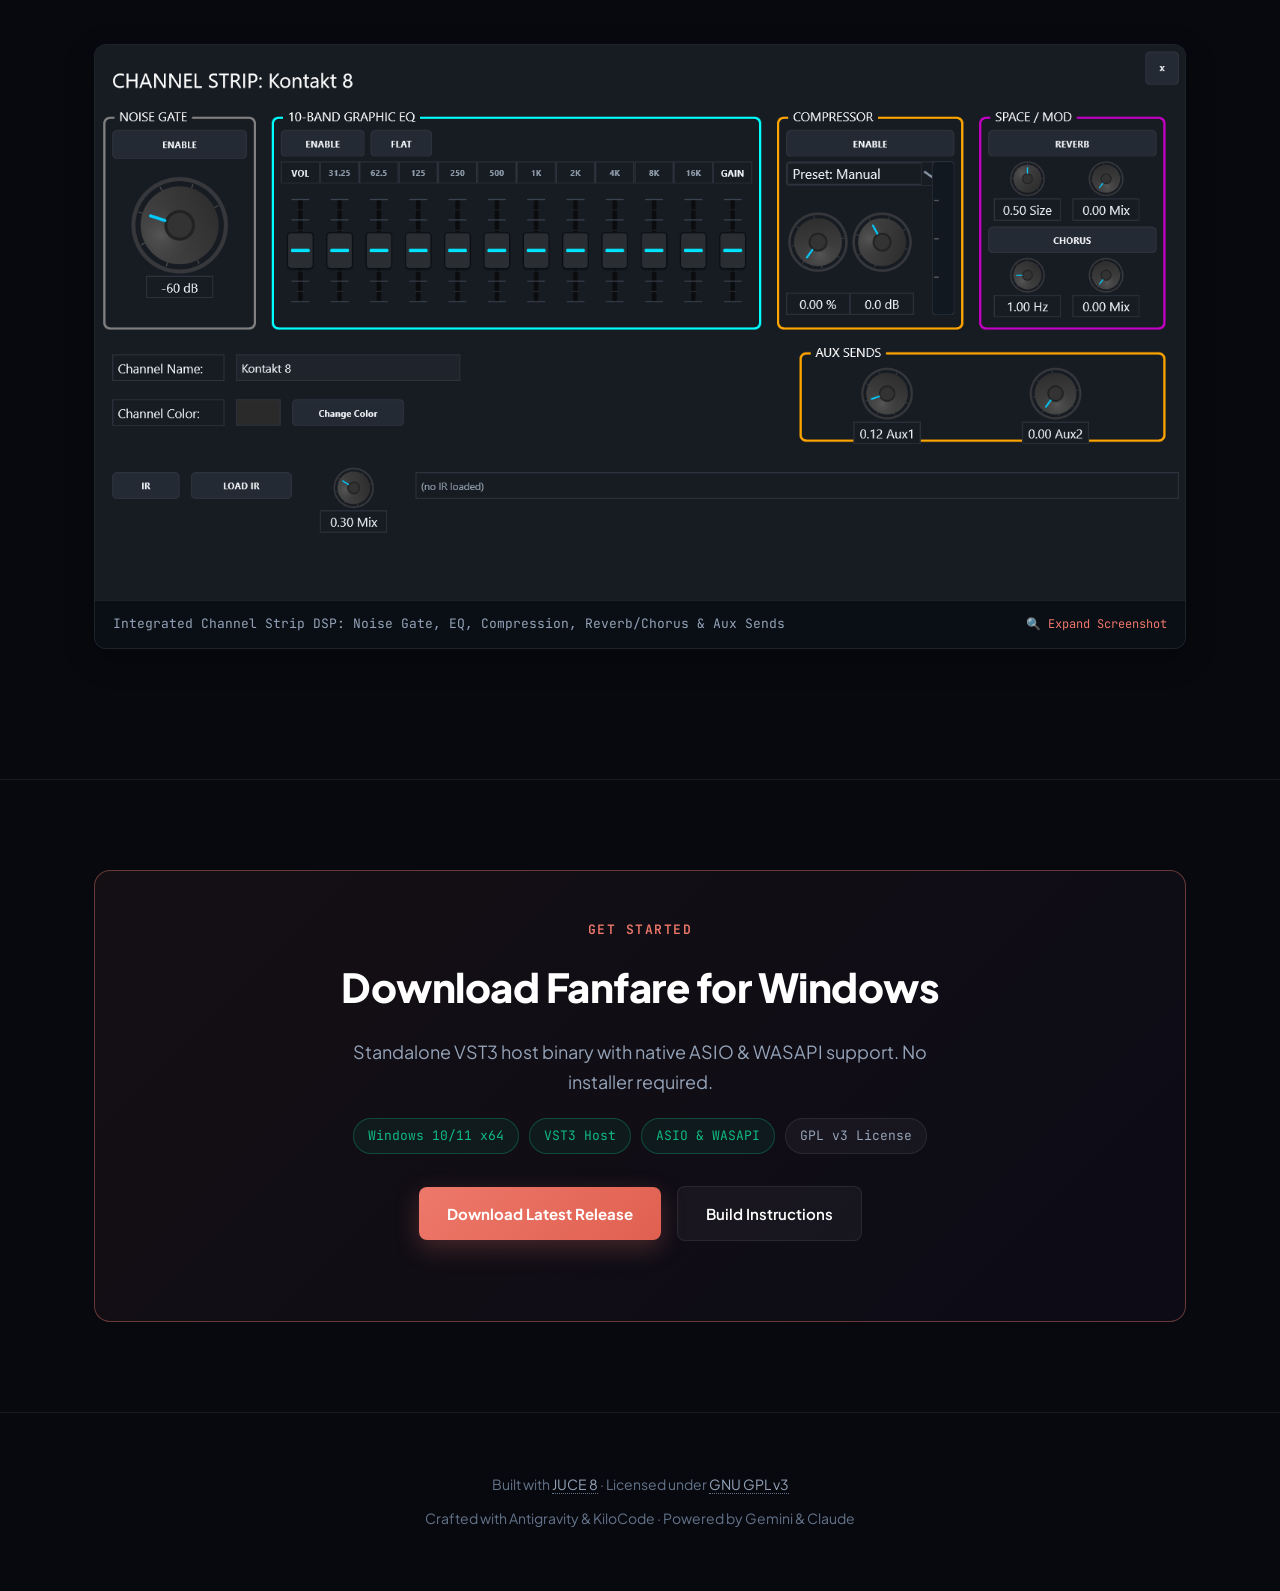
==== commit dc4071b5: "Site rebrand: OpenRig -> Fanfare (repo URLs and icon asset path unchanged)" ====
--- a/docs/index.html
+++ b/docs/index.html
@@ -3,7 +3,7 @@
 <head>
 <meta charset="UTF-8" />
 <meta name="viewport" content="width=device-width, initial-scale=1.0" />
-<title>OpenRig — Sovereign Live VST3 Performance Engine</title>
+<title>Fanfare — Sovereign Live VST3 Performance Engine</title>
 <meta name="description" content="A rack-based VST3 host built for live keyboardists. Atomic song switching, dual-bus mixing, MIDI learn, setlist preloading, and instant panic recovery." />
 <style>
   @import url("https://fonts.googleapis.com/css2?family=Plus+Jakarta+Sans:wght@400;500;600;700;800&family=JetBrains+Mono:wght@400;500;600&display=swap");
@@ -679,8 +679,8 @@
 <header class="navbar">
   <div class="container nav-inner">
     <a href="#" class="brand">
-      <img src="OpenRig_Icon.png" alt="OpenRig Logo" class="brand-logo" />
-      <span class="brand-name">OpenRig</span>
+      <img src="OpenRig_Icon.png" alt="Fanfare Logo" class="brand-logo" />
+      <span class="brand-name">Fanfare</span>
     </a>
     <ul class="nav-links">
       <li><a href="#overview">Overview</a></li>
@@ -701,7 +701,7 @@
     </a>
     <h1>Built for the Stage.<br/><span class="highlight">Zero Stuck Notes. Zero Dropouts.</span></h1>
     <p class="hero-tagline">
-      OpenRig is built with one mission: make setting up your live rig an absolute breeze, then completely get out of your way on stage. So you can perform music—not run an IT desk.
+      Fanfare is built with one mission: make setting up your live rig an absolute breeze, then completely get out of your way on stage. So you can perform music—not run an IT desk.
     </p>
     <p style="color: var(--coral); font-size: 17px; font-weight: 600; max-width: 820px; margin: -16px auto 36px; font-family: var(--font-mono);">
       Splits. Triggering samples. Arpeggiators. Octaves and harmonizers. Set, and forget.<br/>
@@ -732,11 +732,11 @@
       </div>
 
       <div class="showcase-viewport">
-        <img src="full_mixer_v2.png" class="showcase-img active" alt="OpenRig Full 12-Slot Live Mixer Interface" />
+        <img src="full_mixer_v2.png" class="showcase-img active" alt="Fanfare Full 12-Slot Live Mixer Interface" />
         <img src="channel_strip_dsp.png" class="showcase-img" alt="Channel Strip Processing & Convolution Panel" />
         <img src="midi_effects_panel.png" class="showcase-img" alt="Arpeggiator Transpose & Octaver MIDI FX" />
         <img src="sampler_splice_editor.png" class="showcase-img" alt="8-Pad Sampler & Waveform Splice Handle Editor" />
-        <img src="active_vst_windows.png" class="showcase-img" alt="OpenRig Active VST Editors" />
+        <img src="active_vst_windows.png" class="showcase-img" alt="Fanfare Active VST Editors" />
         <img src="cc_assignment_manager.png" class="showcase-img" alt="CC Assignment Manager Screen" />
         <img src="break_music_player.png" class="showcase-img" alt="Dual-Deck Break-Music Player with YouTube Download" />
       </div>
@@ -755,7 +755,7 @@
     <div class="section-header">
       <span class="section-tag">Purpose Built</span>
       <h2>Zero Friction Setup. Pure Live Performance.</h2>
-      <p class="section-sub">Setup takes minutes. On stage, OpenRig gets out of the way so you focus on playing, not troubleshooting.</p>
+      <p class="section-sub">Setup takes minutes. On stage, Fanfare gets out of the way so you focus on playing, not troubleshooting.</p>
     </div>
 
     <div class="grid-3">
@@ -812,7 +812,7 @@
     <!-- Stage Prep Banner -->
     <div class="callout-stage">
       <h3>⚠️ Stage Preparation Recommendation</h3>
-      <p>OpenRig is built for live performance stability. For seamless shows, follow these stage preparation habits:</p>
+      <p>Fanfare is built for live performance stability. For seamless shows, follow these stage preparation habits:</p>
       <ul>
         <li>Rehearse full setlists using your stage laptop, target VST3 plugins, and MIDI controllers.</li>
         <li>Validate rapid song transitions, scene triggers, and panic buttons during rehearsal.</li>
@@ -896,7 +896,7 @@
     <div class="section-header">
       <span class="section-tag">Under The Hood</span>
       <h2>Audio Signal Flow & Preload Mechanics</h2>
-      <p class="section-sub">Determinism over complexity. How OpenRig guarantees audio safety.</p>
+      <p class="section-sub">Determinism over complexity. How Fanfare guarantees audio safety.</p>
     </div>
 
     <div class="diagram-container">
@@ -905,7 +905,7 @@
                                     │  MIDI Input
                                     ▼
         ┌────────────────────────────────────────────────────────┐
-        │                    OpenRigEngine                       │
+        │                    FanfareEngine                       │
         │   ┌──────┬──────┬──────┬──────┬──────┬──────┐          │
         │   │ S0   │ S1   │ S2   │ S3   │ S4   │ ...  │          │  ← Fixed linear rack
         │   │ Piano│ Organ│ Synth│ Brass│ Aux  │      │          │     (Deterministic routing)
@@ -960,7 +960,7 @@
   <div class="container">
     <div class="download-card">
       <span class="section-tag">Get Started</span>
-      <h2>Download OpenRig for Windows</h2>
+      <h2>Download Fanfare for Windows</h2>
       <p class="section-sub" style="max-width: 600px; margin: 0 auto 20px;">
         Standalone VST3 host binary with native ASIO & WASAPI support. No installer required.
       </p>
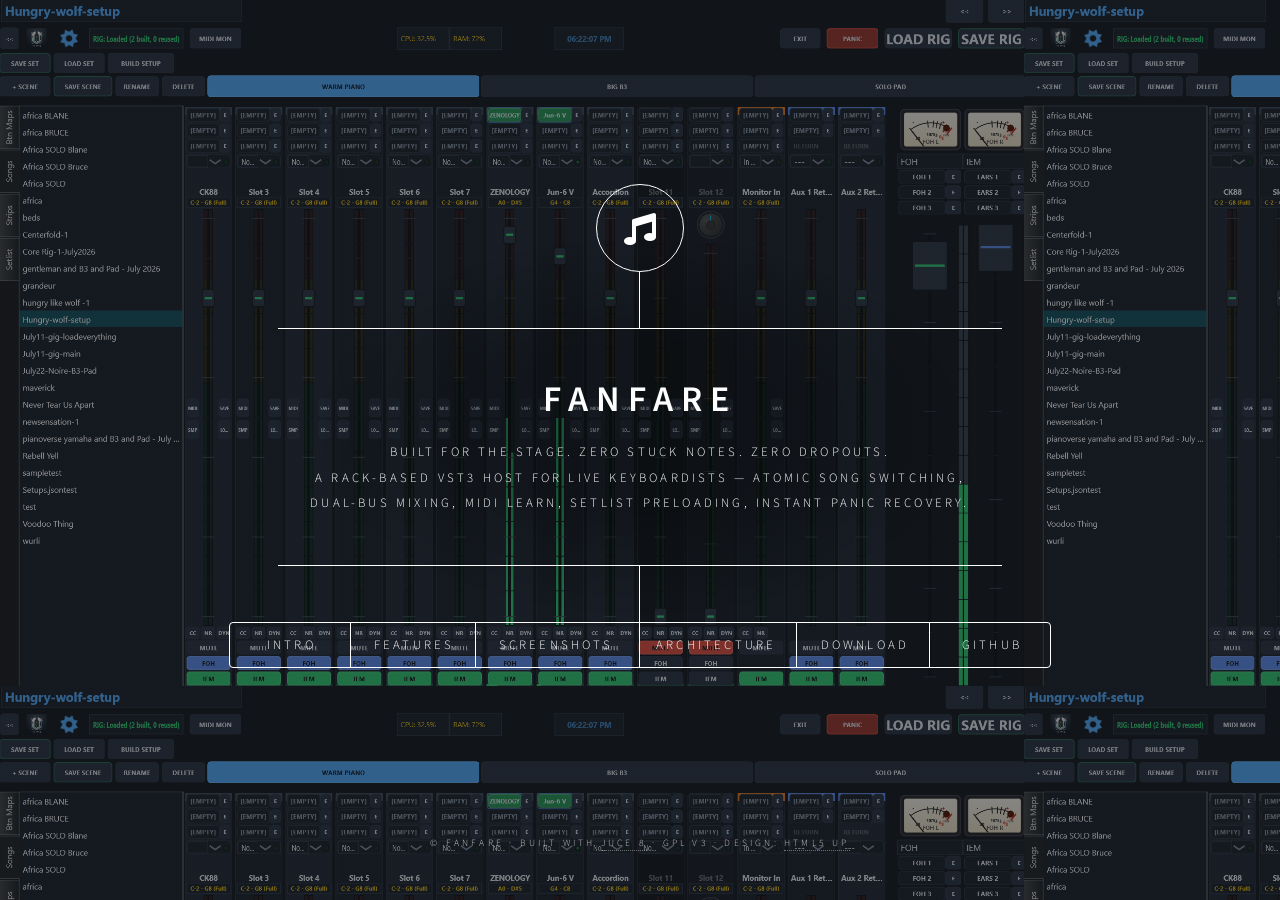
==== commit d1437dfd: "Site: port to HTML5 UP Dimension theme (CCA 3.0, attribution in footer) — replaces gradient-SaaS loo" ====
--- a/docs/index.html
+++ b/docs/index.html
@@ -1,916 +1,234 @@
-<!DOCTYPE html>
-<html lang="en">
-<head>
-<meta charset="UTF-8" />
-<meta name="viewport" content="width=device-width, initial-scale=1.0" />
-<title>Fanfare — Sovereign Live VST3 Performance Engine</title>
-<meta name="description" content="A rack-based VST3 host built for live keyboardists. Atomic song switching, dual-bus mixing, MIDI learn, setlist preloading, and instant panic recovery." />
-<style>
-  @import url("https://fonts.googleapis.com/css2?family=Plus+Jakarta+Sans:wght@400;500;600;700;800&family=JetBrains+Mono:wght@400;500;600&display=swap");
-
-  :root {
-    --bg-dark: #07090e;
-    --bg-card: rgba(15, 20, 30, 0.7);
-    --bg-card-hover: rgba(22, 30, 46, 0.85);
-    --bg-nav: rgba(7, 9, 14, 0.85);
-    --border-subtle: rgba(255, 255, 255, 0.08);
-    --border-accent: rgba(237, 120, 106, 0.4);
-    
-    --text-main: #e2e8f0;
-    --text-heading: #ffffff;
-    --text-muted: #94a3b8;
-    --text-faint: #64748b;
-    
-    --coral: #ed786a;
-    --coral-glow: rgba(237, 120, 106, 0.25);
-    --purple-accent: #a855f7;
-    --emerald-good: #10b981;
-    --amber-warn: #f59e0b;
-    
-    --font-sans: 'Plus Jakarta Sans', -apple-system, BlinkMacSystemFont, sans-serif;
-    --font-mono: 'JetBrains Mono', monospace;
-  }
-
-  * {
-    box-sizing: border-box;
-    margin: 0;
-    padding: 0;
-  }
-
-  html {
-    scroll-behavior: smooth;
-  }
-
-  body {
-    background-color: var(--bg-dark);
-    color: var(--text-main);
-    font-family: var(--font-sans);
-    line-height: 1.7;
-    font-size: 17px;
-    -webkit-font-smoothing: antialiased;
-    overflow-x: hidden;
-  }
-
-  /* Radial ambient glow behind header */
-  .glow-bg {
-    position: absolute;
-    top: 0;
-    left: 50%;
-    transform: translateX(-50%);
-    width: 1000px;
-    height: 600px;
-    background: radial-gradient(circle at 50% 20%, rgba(237, 120, 106, 0.12) 0%, rgba(168, 85, 247, 0.05) 45%, transparent 70%);
-    pointer-events: none;
-    z-index: 0;
-  }
-
-  .container {
-    max-width: 1140px;
-    margin: 0 auto;
-    padding: 0 24px;
-    position: relative;
-    z-index: 1;
-  }
-
-  /* Top Navigation */
-  header.navbar {
-    position: sticky;
-    top: 0;
-    z-index: 100;
-    background: var(--bg-nav);
-    backdrop-filter: blur(16px);
-    -webkit-backdrop-filter: blur(16px);
-    border-bottom: 1px solid var(--border-subtle);
-    padding: 14px 0;
-  }
-
-  .nav-inner {
-    display: flex;
-    align-items: center;
-    justify-content: space-between;
-  }
-
-  .brand {
-    display: flex;
-    align-items: center;
-    gap: 12px;
-    text-decoration: none;
-  }
-
-  .brand-logo {
-    width: 34px;
-    height: 34px;
-    border-radius: 8px;
-    object-fit: cover;
-    box-shadow: 0 0 15px var(--coral-glow);
-  }
-
-  .brand-name {
-    font-weight: 800;
-    font-size: 20px;
-    color: var(--text-heading);
-    letter-spacing: -0.5px;
-  }
-
-  .nav-links {
-    display: flex;
-    align-items: center;
-    gap: 28px;
-    list-style: none;
-  }
-
-  .nav-links a {
-    color: var(--text-muted);
-    text-decoration: none;
-    font-size: 15px;
-    font-weight: 500;
-    transition: color 0.2s ease;
-  }
-
-  .nav-links a:hover {
-    color: var(--coral);
-  }
-
-  .nav-links .btn-nav {
-    padding: 8px 18px;
-    background: rgba(255, 255, 255, 0.05);
-    border: 1px solid var(--border-subtle);
-    border-radius: 6px;
-    color: var(--text-heading);
-    font-size: 14px;
-    font-weight: 600;
-    transition: all 0.2s ease;
-  }
-
-  .nav-links .btn-nav:hover {
-    border-color: var(--coral);
-    background: rgba(237, 120, 106, 0.1);
-  }
-
-  /* Hero Section */
-  .hero {
-    padding: 80px 0 60px;
-    text-align: center;
-  }
-
-  .badge {
-    display: inline-flex;
-    align-items: center;
-    gap: 8px;
-    padding: 6px 16px;
-    background: rgba(237, 120, 106, 0.08);
-    border: 1px solid rgba(237, 120, 106, 0.25);
-    border-radius: 999px;
-    font-family: var(--font-mono);
-    font-size: 13px;
-    color: var(--coral);
-    margin-bottom: 24px;
-    font-weight: 500;
-  }
-
-  .badge-pulse {
-    width: 8px;
-    height: 8px;
-    background: var(--coral);
-    border-radius: 50%;
-    box-shadow: 0 0 8px var(--coral);
-  }
-
-  h1 {
-    font-weight: 800;
-    font-size: clamp(38px, 5.5vw, 62px);
-    line-height: 1.15;
-    color: var(--text-heading);
-    letter-spacing: -1px;
-    margin-bottom: 20px;
-  }
-
-  h1 .highlight {
-    background: linear-gradient(135deg, var(--coral) 30%, #ffa599 100%);
-    -webkit-background-clip: text;
-    -webkit-text-fill-color: transparent;
-  }
-
-  .hero-tagline {
-    font-size: clamp(18px, 2vw, 22px);
-    color: var(--text-muted);
-    max-width: 780px;
-    margin: 0 auto 36px;
-    line-height: 1.6;
-    font-weight: 400;
-  }
-
-  .cta-group {
-    display: flex;
-    align-items: center;
-    justify-content: center;
-    gap: 16px;
-    flex-wrap: wrap;
-    margin-bottom: 60px;
-  }
-
-  .btn-primary {
-    display: inline-flex;
-    align-items: center;
-    gap: 10px;
-    padding: 14px 28px;
-    background: linear-gradient(135deg, var(--coral), #e06050);
-    color: #ffffff;
-    font-weight: 700;
-    font-size: 15px;
-    border-radius: 8px;
-    text-decoration: none;
-    box-shadow: 0 8px 24px var(--coral-glow);
-    transition: all 0.25s ease;
-  }
-
-  .btn-primary:hover {
-    transform: translateY(-2px);
-    box-shadow: 0 12px 30px rgba(237, 120, 106, 0.4);
-  }
-
-  .btn-secondary {
-    display: inline-flex;
-    align-items: center;
-    gap: 10px;
-    padding: 14px 28px;
-    background: rgba(255, 255, 255, 0.04);
-    border: 1px solid var(--border-subtle);
-    color: var(--text-heading);
-    font-weight: 600;
-    font-size: 15px;
-    border-radius: 8px;
-    text-decoration: none;
-    transition: all 0.25s ease;
-  }
-
-  .btn-secondary:hover {
-    background: rgba(255, 255, 255, 0.08);
-    border-color: var(--border-accent);
-    transform: translateY(-2px);
-  }
-
-  /* Interactive Screenshot Tab Switcher */
-  .showcase-wrapper {
-    background: var(--bg-card);
-    border: 1px solid var(--border-subtle);
-    border-radius: 16px;
-    padding: 12px;
-    box-shadow: 0 24px 60px rgba(0, 0, 0, 0.5);
-    backdrop-filter: blur(8px);
-  }
-
-  .showcase-tabs {
-    display: flex;
-    gap: 8px;
-    overflow-x: auto;
-    padding-bottom: 12px;
-    border-bottom: 1px solid var(--border-subtle);
-    margin-bottom: 12px;
-  }
-
-  .tab-btn {
-    background: transparent;
-    border: none;
-    color: var(--text-muted);
-    padding: 10px 18px;
-    border-radius: 8px;
-    font-family: var(--font-sans);
-    font-size: 14px;
-    font-weight: 600;
-    cursor: pointer;
-    white-space: nowrap;
-    transition: all 0.2s ease;
-  }
-
-  .tab-btn:hover {
-    color: var(--text-heading);
-    background: rgba(255, 255, 255, 0.04);
-  }
-
-  .tab-btn.active {
-    background: rgba(237, 120, 106, 0.12);
-    color: var(--coral);
-    border: 1px solid rgba(237, 120, 106, 0.3);
-  }
-
-  .showcase-viewport {
-    position: relative;
-    border-radius: 10px;
-    overflow: hidden;
-    background: #000;
-    min-height: 300px;
-  }
-
-  .showcase-img {
-    width: 100%;
-    height: auto;
-    display: none;
-    cursor: zoom-in;
-    transition: opacity 0.3s ease;
-  }
-
-  .showcase-img.active {
-    display: block;
-  }
-
-  .showcase-caption {
-    padding: 14px 18px;
-    background: #0d121c;
-    border-top: 1px solid var(--border-subtle);
-    display: flex;
-    align-items: center;
-    justify-content: space-between;
-    font-size: 14px;
-    color: var(--text-muted);
-  }
-
-  .zoom-hint {
-    font-size: 12px;
-    font-family: var(--font-mono);
-    color: var(--coral);
-    display: flex;
-    align-items: center;
-    gap: 6px;
-  }
-
-  /* Image Feature Blocks */
-  .feature-media-block {
-    margin: 40px 0;
-    background: var(--bg-card);
-    border: 1px solid var(--border-subtle);
-    border-radius: 12px;
-    overflow: hidden;
-    box-shadow: 0 10px 30px rgba(0, 0, 0, 0.3);
-  }
-
-  .feature-media-block img {
-    width: 100%;
-    height: auto;
-    display: block;
-    cursor: zoom-in;
-    transition: opacity 0.2s ease;
-  }
-
-  .feature-media-block img:hover {
-    opacity: 0.92;
-  }
-
-  .feature-media-label {
-    padding: 12px 18px;
-    background: rgba(10, 14, 22, 0.9);
-    border-top: 1px solid var(--border-subtle);
-    font-family: var(--font-mono);
-    font-size: 13px;
-    color: var(--text-muted);
-    display: flex;
-    align-items: center;
-    justify-content: space-between;
-  }
-
-  /* Key Feature Cards Grid */
-  section {
-    padding: 90px 0;
-    border-bottom: 1px solid var(--border-subtle);
-  }
-
-  .section-header {
-    text-align: center;
-    max-width: 720px;
-    margin: 0 auto 60px;
-  }
-
-  .section-tag {
-    font-family: var(--font-mono);
-    color: var(--coral);
-    font-size: 13px;
-    text-transform: uppercase;
-    letter-spacing: 1.5px;
-    font-weight: 600;
-    margin-bottom: 12px;
-    display: block;
-  }
-
-  h2 {
-    font-size: clamp(28px, 3.5vw, 40px);
-    font-weight: 800;
-    color: var(--text-heading);
-    letter-spacing: -0.5px;
-    margin-bottom: 16px;
-  }
-
-  .section-sub {
-    font-size: 18px;
-    color: var(--text-muted);
-  }
-
-  .grid-3 {
-    display: grid;
-    grid-template-columns: repeat(auto-fit, minmax(320px, 1fr));
-    gap: 24px;
-  }
-
-  .card {
-    background: var(--bg-card);
-    border: 1px solid var(--border-subtle);
-    border-radius: 12px;
-    padding: 32px;
-    transition: all 0.25s cubic-bezier(0.4, 0, 0.2, 1);
-  }
-
-  .card:hover {
-    background: var(--bg-card-hover);
-    border-color: rgba(237, 120, 106, 0.35);
-    transform: translateY(-4px);
-    box-shadow: 0 12px 30px rgba(0, 0, 0, 0.3);
-  }
-
-  .card-num {
-    font-family: var(--font-mono);
-    color: var(--coral);
-    font-weight: 700;
-    font-size: 14px;
-    margin-bottom: 16px;
-    display: inline-block;
-    padding: 4px 10px;
-    background: rgba(237, 120, 106, 0.1);
-    border-radius: 4px;
-  }
-
-  .card h3 {
-    font-size: 20px;
-    font-weight: 700;
-    color: var(--text-heading);
-    margin-bottom: 12px;
-  }
-
-  .card p {
-    font-size: 15px;
-    color: var(--text-muted);
-    line-height: 1.6;
-  }
-
-  /* Architecture & Flow Diagram */
-  .diagram-container {
-    background: #0a0d14;
-    border: 1px solid var(--border-subtle);
-    border-radius: 12px;
-    padding: 32px;
-    overflow-x: auto;
-    box-shadow: inset 0 2px 10px rgba(0, 0, 0, 0.5);
-  }
-
-  .diagram-container pre {
-    font-family: var(--font-mono);
-    color: var(--coral);
-    font-size: 14px;
-    line-height: 1.5;
-  }
-
-  /* Workflow Steps */
-  .switch-steps {
-    display: grid;
-    grid-template-columns: repeat(auto-fit, minmax(200px, 1fr));
-    gap: 20px;
-    margin-top: 40px;
-  }
-
-  .step-box {
-    background: rgba(255, 255, 255, 0.02);
-    border: 1px solid var(--border-subtle);
-    border-radius: 10px;
-    padding: 20px;
-  }
-
-  .step-num {
-    width: 28px;
-    height: 28px;
-    background: rgba(237, 120, 106, 0.15);
-    color: var(--coral);
-    border-radius: 50%;
-    display: flex;
-    align-items: center;
-    justify-content: center;
-    font-weight: 700;
-    font-size: 14px;
-    margin-bottom: 12px;
-  }
-
-  .step-title {
-    font-weight: 700;
-    color: var(--text-heading);
-    font-size: 16px;
-    margin-bottom: 8px;
-  }
-
-  .step-desc {
-    font-size: 14px;
-    color: var(--text-muted);
-    line-height: 1.5;
-  }
-
-  /* Stage Notice Callout */
-  .callout-stage {
-    background: linear-gradient(135deg, rgba(245, 158, 11, 0.08) 0%, rgba(237, 120, 106, 0.04) 100%);
-    border: 1px solid rgba(245, 158, 11, 0.3);
-    border-left: 4px solid var(--amber-warn);
-    border-radius: 12px;
-    padding: 28px;
-    margin: 40px 0;
-  }
-
-  .callout-stage h3 {
-    color: var(--amber-warn);
-    font-size: 18px;
-    margin-bottom: 10px;
-    display: flex;
-    align-items: center;
-    gap: 10px;
-  }
-
-  .callout-stage ul {
-    margin-top: 12px;
-    padding-left: 20px;
-    color: var(--text-muted);
-    font-size: 15px;
-  }
-
-  .callout-stage li {
-    margin-bottom: 6px;
-  }
-
-  /* Download Box & Code Snippet */
-  .download-card {
-    background: linear-gradient(135deg, rgba(237, 120, 106, 0.06), rgba(168, 85, 247, 0.04));
-    border: 1px solid var(--border-accent);
-    border-radius: 16px;
-    padding: 48px;
-    text-align: center;
-  }
-
-  .pills {
-    display: flex;
-    justify-content: center;
-    gap: 10px;
-    flex-wrap: wrap;
-    margin: 20px 0 32px;
-  }
-
-  .pill {
-    padding: 6px 14px;
-    border-radius: 999px;
-    font-family: var(--font-mono);
-    font-size: 13px;
-    background: rgba(255, 255, 255, 0.04);
-    border: 1px solid var(--border-subtle);
-    color: var(--text-muted);
-  }
-
-  .pill.ok {
-    color: var(--emerald-good);
-    border-color: rgba(16, 185, 129, 0.3);
-    background: rgba(16, 185, 129, 0.08);
-  }
-
-  .path-box {
-    background: #090c12;
-    border: 1px solid var(--border-subtle);
-    border-radius: 8px;
-    padding: 16px;
-    max-width: 600px;
-    margin: 32px auto 0;
-    text-align: left;
-    position: relative;
-  }
-
-  .path-box pre {
-    font-family: var(--font-mono);
-    font-size: 13px;
-    color: var(--text-main);
-  }
-
-  .copy-btn {
-    position: absolute;
-    top: 12px;
-    right: 12px;
-    background: rgba(255, 255, 255, 0.08);
-    border: 1px solid var(--border-subtle);
-    color: var(--text-muted);
-    padding: 4px 10px;
-    border-radius: 4px;
-    font-size: 12px;
-    cursor: pointer;
-    transition: all 0.2s ease;
-  }
-
-  .copy-btn:hover {
-    color: var(--text-heading);
-    border-color: var(--coral);
-  }
-
-  /* Lightbox */
-  .lightbox {
-    display: none;
-    position: fixed;
-    z-index: 1000;
-    top: 0; left: 0;
-    width: 100%; height: 100%;
-    background: rgba(4, 6, 10, 0.95);
-    backdrop-filter: blur(16px);
-    cursor: zoom-out;
-  }
-
-  .lightbox-content {
-    margin: auto;
-    display: block;
-    max-width: 94%;
-    max-height: 90vh;
-    border: 1px solid var(--border-subtle);
-    border-radius: 12px;
-    box-shadow: 0 20px 60px rgba(0,0,0,0.8);
-    position: absolute;
-    top: 50%; left: 50%;
-    transform: translate(-50%, -50%);
-  }
-
-  .lightbox-close {
-    position: absolute;
-    top: 24px; right: 32px;
-    color: #fff;
-    font-size: 36px;
-    font-weight: 300;
-    cursor: pointer;
-    z-index: 1001;
-  }
-
-  /* Footer */
-  footer {
-    padding: 60px 0;
-    text-align: center;
-    color: var(--text-faint);
-    font-size: 14px;
-  }
-
-  footer a {
-    color: var(--text-muted);
-    text-decoration: none;
-    border-bottom: 1px dotted var(--text-faint);
-  }
-
-  footer a:hover {
-    color: var(--coral);
-    border-bottom-color: var(--coral);
-  }
-
-  @media (max-width: 768px) {
-    .nav-links { display: none; }
-    h1 { font-size: 34px; }
-    .hero-tagline { font-size: 16px; }
-    .grid-3 { grid-template-columns: 1fr; }
-    .download-card { padding: 24px; }
-  }
-</style>
-</head>
-<body>
-
-<div class="glow-bg"></div>
-
-<!-- Sticky Navbar -->
-<header class="navbar">
-  <div class="container nav-inner">
-    <a href="#" class="brand">
-      <img src="OpenRig_Icon.png" alt="Fanfare Logo" class="brand-logo" />
-      <span class="brand-name">Fanfare</span>
-    </a>
-    <ul class="nav-links">
-      <li><a href="#overview">Overview</a></li>
-      <li><a href="#features">Features</a></li>
-      <li><a href="#architecture">Architecture</a></li>
-      <li><a href="#download">Download</a></li>
-      <li><a href="https://github.com/openrig-host/openrig" class="btn-nav" target="_blank" rel="noopener">GitHub</a></li>
-    </ul>
-  </div>
-</header>
-
-<!-- Hero Section -->
-<section class="hero">
-  <div class="container">
-    <a href="https://github.com/openrig-host/openrig/releases/latest" id="latest-release-badge" class="badge" style="text-decoration: none;" target="_blank" rel="noopener">
-      <span class="badge-pulse"></span>
-      <span id="badge-release-text">Latest Release · Windows VST3 Host</span>
-    </a>
-    <h1>Built for the Stage.<br/><span class="highlight">Zero Stuck Notes. Zero Dropouts.</span></h1>
-    <p class="hero-tagline">
-      Fanfare is built with one mission: make setting up your live rig an absolute breeze, then completely get out of your way on stage. So you can perform music—not run an IT desk.
-    </p>
-    <p style="color: var(--coral); font-size: 17px; font-weight: 600; max-width: 820px; margin: -16px auto 36px; font-family: var(--font-mono);">
-      Splits. Triggering samples. Arpeggiators. Octaves and harmonizers. Set, and forget.<br/>
-      And while you're playing, it preloads the next setup in the background so the switch happens seamlessly. Nobody waits around.
-    </p>
-
-    <div class="cta-group">
-      <a href="https://github.com/openrig-host/openrig/releases/latest" class="btn-primary" target="_blank" rel="noopener">
-        <svg width="18" height="18" viewBox="0 0 24 24" fill="none" stroke="currentColor" stroke-width="2"><path d="M21 15v4a2 2 0 0 1-2 2H5a2 2 0 0 1-2-2v-4"/><polyline points="7 10 12 15 17 10"/><line x1="12" y1="15" x2="12" y2="3"/></svg>
-        Download for Windows
-      </a>
-      <a href="https://github.com/openrig-host/openrig" class="btn-secondary" target="_blank" rel="noopener">
-        <svg width="18" height="18" viewBox="0 0 24 24" fill="none" stroke="currentColor" stroke-width="2"><path d="M9 19c-5 1.5-5-2.5-7-3m14 6v-3.87a3.37 3.37 0 0 0-.94-2.61c3.14-.35 6.44-1.54 6.44-7A5.44 5.44 0 0 0 20 4.77 5.07 5.07 0 0 0 19.91 1S18.73.65 16 2.48a13.38 13.38 0 0 0-7 0C6.27.65 5.09 1 5.09 1A5.07 5.07 0 0 0 5 4.77a5.44 5.44 0 0 0-1.5 3.78c0 5.42 3.3 6.61 6.44 7A3.37 3.37 0 0 0 9 18.13V22"/></svg>
-        Source Code
-      </a>
-    </div>
-
-    <!-- Interactive Showcase Switcher -->
-    <div class="showcase-wrapper">
-      <div class="showcase-tabs">
-        <button class="tab-btn active" onclick="switchTab(0)">Full 12-Slot Live Rig</button>
-        <button class="tab-btn" onclick="switchTab(1)">Channel Strip DSP</button>
-        <button class="tab-btn" onclick="switchTab(2)">Arpeggiator & MIDI FX</button>
-        <button class="tab-btn" onclick="switchTab(3)">8-Pad Sampler & Waveform</button>
-        <button class="tab-btn" onclick="switchTab(4)">Active VST Editors</button>
-        <button class="tab-btn" onclick="switchTab(5)">CC Manager — Learn · Toggle · Swap</button>
-        <button class="tab-btn" onclick="switchTab(6)">Break-Music DJ Player</button>
-      </div>
-
-      <div class="showcase-viewport">
-        <img src="full_mixer_v2.png" class="showcase-img active" alt="Fanfare Full 12-Slot Live Mixer Interface" />
-        <img src="channel_strip_dsp.png" class="showcase-img" alt="Channel Strip Processing & Convolution Panel" />
-        <img src="midi_effects_panel.png" class="showcase-img" alt="Arpeggiator Transpose & Octaver MIDI FX" />
-        <img src="sampler_splice_editor.png" class="showcase-img" alt="8-Pad Sampler & Waveform Splice Handle Editor" />
-        <img src="active_vst_windows.png" class="showcase-img" alt="Fanfare Active VST Editors" />
-        <img src="cc_assignment_manager.png" class="showcase-img" alt="CC Assignment Manager Screen" />
-        <img src="break_music_player.png" class="showcase-img" alt="Dual-Deck Break-Music Player with YouTube Download" />
-      </div>
-
-      <div class="showcase-caption">
-        <span id="tab-caption-text">Full 12-slot live mixer interface with setlist manager, dual FOH/IEM mixes, and peak VU metering.</span>
-        <span class="zoom-hint">🔍 Click image to expand</span>
-      </div>
-    </div>
-  </div>
-</section>
-
-<!-- Overview -->
-<section id="overview">
-  <div class="container">
-    <div class="section-header">
-      <span class="section-tag">Purpose Built</span>
-      <h2>Zero Friction Setup. Pure Live Performance.</h2>
-      <p class="section-sub">Setup takes minutes. On stage, Fanfare gets out of the way so you focus on playing, not troubleshooting.</p>
-    </div>
-
-    <div class="grid-3">
-      <div class="card">
-        <span class="card-num">01</span>
-        <h3>Linear Rack Architecture</h3>
-        <p>Vertical channel strips with direct physical faders, mutes, routing, and bypass controls you already understand.</p>
-      </div>
-      <div class="card">
-        <span class="card-num">02</span>
-        <h3>Dual Independent Mixes</h3>
-        <p>Separate FOH (Front of House) and IEM (In-Ear Monitor) output buses per slot so your stage monitoring never compromises house sound.</p>
-      </div>
-      <div class="card">
-        <span class="card-num">03</span>
-        <h3>Atomic Song Preloading</h3>
-        <p>Next song patches load off-thread in the background and swap atomically. If a patch load fails, your current rig continues seamlessly.</p>
-      </div>
-      <div class="card">
-        <span class="card-num">04</span>
-        <h3>Arm & Wiggle MIDI Learn</h3>
-        <p>Bind CC knobs or restrict key zones in seconds by simply playing a note or turning a control on your keyboard.</p>
-      </div>
-      <div class="card">
-        <span class="card-num">05</span>
-        <h3>Next-Block Panic Protection</h3>
-        <p>Instant hardware-fail-safe panic button flushes all active MIDI notes inside the very next audio block.</p>
-      </div>
-      <div class="card">
-        <span class="card-num">06</span>
-        <h3>SEH Plugin Exception Shielding</h3>
-        <p>Misbehaving VST3 plugins are caught and isolated per slot, keeping the engine and audio thread alive under all conditions.</p>
-      </div>
-    </div>
-
-    <!-- Dual Output FOH & IEM VU Metering Showcase -->
-    <div style="display: grid; grid-template-columns: repeat(auto-fit, minmax(320px, 1fr)); gap: 24px; margin-top: 48px; align-items: center;">
-      <div>
-        <span class="section-tag">Dual Bus FOH & IEM</span>
-        <h3 style="font-size: 24px; font-weight: 700; color: #fff; margin-bottom: 12px;">Independent Master Faders & Analog Peak VU Meters</h3>
-        <p style="color: var(--text-muted); font-size: 16px;">
-          Keep full control over what goes to Front of House versus your In-Ear Monitors. Routing outputs independently allows you to crank stage monitors without clipping the main venue mix.
-        </p>
-      </div>
-      <div class="feature-media-block" style="margin: 0; text-align: center;">
-        <img src="vu_meters_detail.png" alt="Analog VU Meters & FOH IEM Dual Bus Faders" onclick="openImageModal(this.src)" style="max-height: 380px; object-fit: contain; margin: 0 auto;" />
-        <div class="feature-media-label">
-          <span>Analog Peak VU Metering & Dual Bus Routing</span>
-          <span class="zoom-hint">🔍 Expand</span>
-        </div>
-      </div>
-    </div>
-
-    <!-- Stage Prep Banner -->
-    <div class="callout-stage">
-      <h3>⚠️ Stage Preparation Recommendation</h3>
-      <p>Fanfare is built for live performance stability. For seamless shows, follow these stage preparation habits:</p>
-      <ul>
-        <li>Rehearse full setlists using your stage laptop, target VST3 plugins, and MIDI controllers.</li>
-        <li>Validate rapid song transitions, scene triggers, and panic buttons during rehearsal.</li>
-        <li>Keep a backup plan (e.g. secondary system or hardware synth fallback) for mission-critical gigs.</li>
-      </ul>
-    </div>
-  </div>
-</section>
-
-<!-- Features Grid -->
-<section id="features">
-  <div class="container">
-    <div class="section-header">
-      <span class="section-tag">Comprehensive Toolkit</span>
-      <h2>Engineered for Real-World Workflows</h2>
-      <p class="section-sub">Every feature focused on speed, clarity, and precision on stage.</p>
-    </div>
-
-    <div class="grid-3">
-      <div class="card">
-        <h3>Songs, Scenes & Setlists</h3>
-        <p>Complete patch snapshots stored as clean, versioned JSON. Rapidly jump between song sections (Verse / Chorus / Bridge) via MIDI triggers.</p>
-      </div>
-      <div class="card">
-        <h3>Built-In Channel Strip DSP</h3>
-        <p>Integrated noise gate, parametric EQ, compressor, chorus, and reverb available per slot without adding external plugins.</p>
-      </div>
-      <div class="card">
-        <h3>Sample & Waveform Editor</h3>
-        <p>Internal sample player with sample-accurate handles, trim editing, root key mapping, and octave harmonizing.</p>
-      </div>
-      <div class="card">
-        <h3>Arpeggiator & MIDI FX</h3>
-        <p>Up/Down/Random arpeggiators with 0–4 octave range, gate time control, transposer, and BPM sync.</p>
-      </div>
-      <div class="card">
-        <h3>Atomic File System</h3>
-        <p>Saves write to temp files first with auto-rotated backups (`.bak`). Power loss or crashes will never corrupt your setlists.</p>
-      </div>
-      <div class="card">
-        <h3>Absolute Data Sovereignty</h3>
-        <p>No cloud sync, no accounts, no telemetry. Your patches are standard human-readable JSON files you fully control.</p>
-      </div>
-      <div class="card">
-        <h3>Latch, Toggle & Swap From MIDI</h3>
-        <p>Bind any button to press-on/press-off parameter toggles, per-strip mutes, or A/B swaps between loaded instruments. Swaps fade the old sound out with an all-notes-off drain — zero stuck notes by design.</p>
-      </div>
-      <div class="card">
-        <h3>Parallel, Hang-Proof Loading</h3>
-        <p>Setups build every plugin concurrently, interleaved by engine. Same-plugin instances serialize safely, and NI plugins (Kontakt) restore on the GUI thread exactly like interactive loads. One misbehaving plugin can't stall the rest of the rig.</p>
-      </div>
-      <div class="card">
-        <h3>Long-Press Learn & Custom Branding</h3>
-        <p>Hold MUTE / FOH / IEM on any strip to arm its MIDI learn instantly. Click the mixer's logo area to fly in your own artwork — right-click restores the default.</p>
-      </div>
-    </div>
-
-    <!-- Dual Feature Media Showcase -->
-    <div style="display: grid; grid-template-columns: repeat(auto-fit, minmax(450px, 1fr)); gap: 24px; margin-top: 48px;">
-      <div class="feature-media-block" style="margin: 0;">
-        <img src="midi_effects_panel.png" alt="Arpeggiator Transpose & Octaver MIDI FX" onclick="openImageModal(this.src)" />
-        <div class="feature-media-label">
-          <span>MIDI FX: Transposer, Arpeggiator & Harmonizer</span>
-          <span class="zoom-hint">🔍 Expand</span>
-        </div>
-      </div>
-      <div class="feature-media-block" style="margin: 0;">
-        <img src="sampler_splice_editor.png" alt="8-Pad Sampler & Waveform Splice Handle Editor" onclick="openImageModal(this.src)" />
-        <div class="feature-media-label">
-          <span>8 One-Shot Pad Sampler & Waveform Splice Handles</span>
-          <span class="zoom-hint">🔍 Expand</span>
-        </div>
-      </div>
-    </div>
-  </div>
-</section>
-
-<!-- Architecture -->
-<section id="architecture">
-  <div class="container">
-    <div class="section-header">
-      <span class="section-tag">Under The Hood</span>
-      <h2>Audio Signal Flow & Preload Mechanics</h2>
-      <p class="section-sub">Determinism over complexity. How Fanfare guarantees audio safety.</p>
-    </div>
-
-    <div class="diagram-container">
+<!DOCTYPE HTML>
+<!--
+	Design based on "Dimension" by HTML5 UP (html5up.net | @ajlkn),
+	free for personal and commercial use under the CCA 3.0 license.
+-->
+<html>
+	<head>
+		<title>Fanfare — Live VST3 Performance Host</title>
+		<meta charset="utf-8" />
+		<meta name="viewport" content="width=device-width, initial-scale=1, user-scalable=no" />
+		<meta name="description" content="Fanfare is a rack-based VST3 host built for live keyboardists. Atomic song switching, dual-bus mixing, MIDI learn, setlist preloading, and instant panic recovery." />
+		<link rel="stylesheet" href="assets/css/main.css" />
+		<noscript><link rel="stylesheet" href="assets/css/noscript.css" /></noscript>
+		<style>
+			#bg { background-image: url("full_mixer_v2.png"); }
+			.feature-grid {
+				display: grid;
+				grid-template-columns: repeat(auto-fit, minmax(240px, 1fr));
+				gap: 1.2em;
+				margin: 0;
+			}
+			.feature-grid > div {
+				border: solid 1px rgba(255, 255, 255, 0.15);
+				border-radius: 4px;
+				padding: 1.2em 1.4em;
+			}
+			.feature-grid h3 {
+				font-size: 0.95em;
+				margin: 0 0 0.4em 0;
+				color: #ffffff;
+			}
+			.feature-grid p {
+				font-size: 0.85em;
+				margin: 0;
+				line-height: 1.55;
+			}
+			.showcase-tabs {
+				display: flex;
+				gap: 0.5em;
+				overflow-x: auto;
+				margin: 0 0 1em 0;
+				padding-bottom: 0.6em;
+				border-bottom: solid 1px rgba(255, 255, 255, 0.15);
+			}
+			.tab-btn {
+				background: transparent;
+				border: solid 1px rgba(255, 255, 255, 0.15);
+				color: #ffffff;
+				padding: 0.45em 1em;
+				border-radius: 4px;
+				font-family: inherit;
+				font-size: 0.8em;
+				font-weight: 600;
+				cursor: pointer;
+				white-space: nowrap;
+			}
+			.tab-btn.active {
+				background: rgba(255, 255, 255, 0.12);
+			}
+			.showcase-img { width: 100%; height: auto; display: none; cursor: zoom-in; }
+			.showcase-img.active { display: block; }
+			.showcase-caption { font-size: 0.8em; color: rgba(255,255,255,0.5); margin-top: 0.8em; }
+			.pills { list-style: none; padding: 0; margin: 1.5em 0; display: flex; flex-wrap: wrap; gap: 0.5em; justify-content: center; }
+			.pills li {
+				border: solid 1px rgba(255, 255, 255, 0.15);
+				border-radius: 999px;
+				font-size: 0.75em;
+				padding: 0.35em 1em;
+				color: rgba(255, 255, 255, 0.6);
+			}
+			.pills li.ok { color: #7bd88f; border-color: rgba(123, 216, 143, 0.4); }
+			.switch-steps { display: grid; grid-template-columns: repeat(auto-fit, minmax(180px, 1fr)); gap: 1em; margin: 1.5em 0; }
+			.step-box { border: solid 1px rgba(255, 255, 255, 0.15); border-radius: 4px; padding: 1em 1.2em; }
+			.step-num {
+				width: 1.8em; height: 1.8em; border-radius: 50%;
+				border: solid 1px rgba(255, 255, 255, 0.3);
+				display: flex; align-items: center; justify-content: center;
+				font-weight: 700; font-size: 0.85em; margin-bottom: 0.6em;
+			}
+			.step-title { font-weight: 700; font-size: 0.9em; margin-bottom: 0.3em; }
+			.step-desc { font-size: 0.8em; color: rgba(255,255,255,0.55); line-height: 1.5; }
+			.diagram-container { border: solid 1px rgba(255,255,255,0.15); border-radius: 4px; padding: 1.4em; overflow-x: auto; }
+			.diagram-container pre { font-family: monospace; font-size: 0.75em; line-height: 1.5; color: rgba(255,255,255,0.75); margin: 0; }
+			.lightbox {
+				display: none; position: fixed; z-index: 1000; top: 0; left: 0;
+				width: 100%; height: 100%; background: rgba(0,0,0,0.92); cursor: zoom-out;
+			}
+			.lightbox-content {
+				max-width: 94%; max-height: 90vh; position: absolute;
+				top: 50%; left: 50%; transform: translate(-50%, -50%);
+				border: solid 1px rgba(255,255,255,0.15); border-radius: 4px;
+			}
+			.release-badge {
+				display: inline-block; border: solid 1px rgba(255,255,255,0.2);
+				border-radius: 999px; font-family: monospace; font-size: 0.72em;
+				color: rgba(255,255,255,0.65); padding: 0.4em 1.1em; margin-bottom: 1.5em;
+				text-decoration: none;
+			}
+		</style>
+	</head>
+	<body class="is-preload">
+
+		<!-- Wrapper -->
+			<div id="wrapper">
+
+				<!-- Header -->
+					<header id="header">
+						<div class="logo">
+							<span class="icon solid fa-music"></span>
+						</div>
+						<div class="content">
+							<div class="inner">
+								<h1>Fanfare</h1>
+								<p>Built for the stage. Zero stuck notes. Zero dropouts.<br />
+								A rack-based VST3 host for live keyboardists — atomic song switching,<br />
+								dual-bus mixing, MIDI learn, setlist preloading, instant panic recovery.</p>
+							</div>
+						</div>
+						<nav>
+							<ul>
+								<li><a href="#intro">Intro</a></li>
+								<li><a href="#features">Features</a></li>
+								<li><a href="#screenshots">Screenshots</a></li>
+								<li><a href="#architecture">Architecture</a></li>
+								<li><a href="#download">Download</a></li>
+								<li><a href="https://github.com/openrig-host/openrig" target="_blank" rel="noopener">GitHub</a></li>
+							</ul>
+						</nav>
+					</header>
+
+				<!-- Main -->
+					<div id="main">
+
+						<!-- Intro -->
+							<article id="intro">
+								<h2 class="major">Intro</h2>
+								<a href="https://github.com/openrig-host/openrig/releases/latest" id="latest-release-badge" class="release-badge" target="_blank" rel="noopener">
+									<span id="badge-release-text">Latest Release &middot; Windows VST3 Host</span>
+								</a>
+								<p><strong>Fanfare</strong> is built with one mission: make setting up your live rig an absolute breeze, then completely get out of your way on stage — so you can perform music, not run an IT desk.</p>
+								<p>Splits. Sample triggering. Arpeggiators, octaves and harmonizers. Set it, and forget it. While you're playing, it preloads the next setup in the background so the switch happens seamlessly. Nobody waits around.</p>
+								<ul class="actions">
+									<li><a href="https://github.com/openrig-host/openrig/releases/latest" class="button primary icon solid fa-download" target="_blank" rel="noopener">Download for Windows</a></li>
+									<li><a href="https://github.com/openrig-host/openrig" class="button" target="_blank" rel="noopener">Source Code</a></li>
+								</ul>
+								<span class="image main"><img src="vu_meters_detail.png" alt="Analog peak VU metering and dual FOH/IEM bus faders" /></span>
+								<p>Independent master faders and analog-style peak VU meters for <strong>FOH</strong> (front of house) and <strong>IEM</strong> (in-ear monitors) — route the two buses separately and crank your stage mix without touching what the venue hears.</p>
+							</article>
+
+						<!-- Features -->
+							<article id="features">
+								<h2 class="major">Features</h2>
+								<div class="feature-grid">
+									<div>
+										<h3>Songs, Scenes &amp; Setlists</h3>
+										<p>Complete patch snapshots stored as clean, versioned JSON. Jump between song sections via MIDI triggers, and preload the next song while you play.</p>
+									</div>
+									<div>
+										<h3>Channel Strip DSP</h3>
+										<p>Noise gate, graphic EQ, compressor, chorus, reverb and convolution per slot — without adding external plugins.</p>
+									</div>
+									<div>
+										<h3>Latch, Toggle &amp; Swap From MIDI</h3>
+										<p>Press-on/press-off parameter toggles, per-strip mute toggles, and A/B swaps between loaded instruments. Swaps fade out with an all-notes-off drain — zero stuck notes by design.</p>
+									</div>
+									<div>
+										<h3>Parallel, Hang-Proof Loading</h3>
+										<p>Every plugin builds concurrently, interleaved by engine. Same-plugin instances serialize safely; NI plugins restore on the GUI thread like interactive loads. One misbehaving plugin can't stall the rig.</p>
+									</div>
+									<div>
+										<h3>Long-Press Learn</h3>
+										<p>Hold MUTE / FOH / IEM on any strip to arm its MIDI learn instantly, or arm-then-wiggle in the CC Assignment Manager.</p>
+									</div>
+									<div>
+										<h3>Sampler &amp; Waveform Editor</h3>
+										<p>Internal sample player with sample-accurate trim handles, root-key mapping, drag-and-drop WAVs, and octave shifting.</p>
+									</div>
+									<div>
+										<h3>Break-Music DJ Player</h3>
+										<p>Dual-deck player with YouTube grab, BPM display and smart arranging — between-set music without leaving the rig.</p>
+									</div>
+									<div>
+										<h3>Atomic File System</h3>
+										<p>Saves write to temp files first with auto-rotated backups. Power loss or crashes never corrupt your setlists.</p>
+									</div>
+									<div>
+										<h3>Data Sovereignty</h3>
+										<p>No cloud sync, no accounts, no telemetry. Your patches are human-readable JSON files you fully control.</p>
+									</div>
+								</div>
+							</article>
+
+						<!-- Screenshots -->
+							<article id="screenshots">
+								<h2 class="major">Screenshots</h2>
+								<div class="showcase-tabs">
+									<button class="tab-btn active" onclick="switchTab(0)">Full Live Rig</button>
+									<button class="tab-btn" onclick="switchTab(1)">Channel Strip DSP</button>
+									<button class="tab-btn" onclick="switchTab(2)">MIDI FX</button>
+									<button class="tab-btn" onclick="switchTab(3)">Sampler</button>
+									<button class="tab-btn" onclick="switchTab(4)">VST Editors</button>
+									<button class="tab-btn" onclick="switchTab(5)">CC Manager</button>
+									<button class="tab-btn" onclick="switchTab(6)">Break-Music Player</button>
+								</div>
+								<div>
+									<img src="full_mixer_v2.png" class="showcase-img active" alt="Fanfare full live mixer interface" />
+									<img src="channel_strip_dsp.png" class="showcase-img" alt="Channel strip processing and convolution panel" />
+									<img src="midi_effects_panel.png" class="showcase-img" alt="Arpeggiator transpose and octaver MIDI FX" />
+									<img src="sampler_splice_editor.png" class="showcase-img" alt="8-pad sampler and waveform splice handle editor" />
+									<img src="active_vst_windows.png" class="showcase-img" alt="Active VST editors" />
+									<img src="cc_assignment_manager.png" class="showcase-img" alt="CC assignment manager screen" />
+									<img src="break_music_player.png" class="showcase-img" alt="Dual-deck break-music player with YouTube download" />
+								</div>
+								<p class="showcase-caption" id="tab-caption-text">Full live mixer interface with setlist manager, dual FOH/IEM mixes, and peak VU metering. Click an image to expand.</p>
+							</article>
+
+						<!-- Architecture -->
+							<article id="architecture">
+								<h2 class="major">Architecture</h2>
+								<div class="diagram-container">
 <pre>
                       Keyboard (MIDI Hardware Controller)
                                     │  MIDI Input
                                     ▼
         ┌────────────────────────────────────────────────────────┐
-        │                    FanfareEngine                       │
+        │                    Fanfare Engine                      │
         │   ┌──────┬──────┬──────┬──────┬──────┬──────┐          │
-        │   │ S0   │ S1   │ S2   │ S3   │ S4   │ ...  │          │  ← Fixed linear rack
-        │   │ Piano│ Organ│ Synth│ Brass│ Aux  │      │          │     (Deterministic routing)
+        │   │ S0   │ S1   │ S2   │ S3   │ S4   │ ...  │          │  ← Linear rack
+        │   │ Piano│ Organ│ Synth│ Brass│ Aux  │      │          │
         │   └──────┴──────┴──────┴──────┴──────┴──────┘          │
-        │          │ FOH Bus          │ IEM Bus                  │  ← Dual independent mixing
+        │          │ FOH Bus          │ IEM Bus                  │  ← Dual independent mixes
         │          ▼                  ▼                          │
         │     Master FOH         Master IEM                      │
         │       DSP FX             DSP FX                        │
@@ -919,160 +237,119 @@
                    ▼                  ▼
              Main FOH Output    Stage IEM Output
 </pre>
-    </div>
-
-    <div class="switch-steps">
-      <div class="step-box">
-        <div class="step-num">1</div>
-        <div class="step-title">Background Build</div>
-        <div class="step-desc">SetlistManager triggers `RigBuilder` on a separate background worker thread. Every plugin builds in parallel, interleaved by engine — same-plugin instances serialize, and single-instance plugins restore on the GUI thread.</div>
-      </div>
-      <div class="step-box">
-        <div class="step-num">2</div>
-        <div class="step-title">Silent Validation</div>
-        <div class="step-desc">New VST3 instances are instantiated and validated with a silent `processBlock`.</div>
-      </div>
-      <div class="step-box">
-        <div class="step-num">3</div>
-        <div class="step-title">Atomic Pointer Swap</div>
-        <div class="step-desc">Pointers are swapped under callback lock in < 1ms without audio allocation.</div>
-      </div>
-      <div class="step-box">
-        <div class="step-num">4</div>
-        <div class="step-title">Rollback Safety</div>
-        <div class="step-desc">If a background build fails, the swap never happens and the current rig stays live.</div>
-      </div>
-    </div>
-
-    <!-- Dynamics & DSP Feature Media -->
-    <div class="feature-media-block" style="margin-top: 50px;">
-      <img src="channel_strip_dsp.png" alt="Channel Strip Dynamics and EQ Interface" onclick="openImageModal(this.src)" />
-      <div class="feature-media-label">
-        <span>Integrated Channel Strip DSP: Noise Gate, EQ, Compression, Reverb/Chorus & Aux Sends</span>
-        <span class="zoom-hint">🔍 Expand Screenshot</span>
-      </div>
-    </div>
-  </div>
-</section>
-
-<!-- Download & Setup -->
-<section id="download">
-  <div class="container">
-    <div class="download-card">
-      <span class="section-tag">Get Started</span>
-      <h2>Download Fanfare for Windows</h2>
-      <p class="section-sub" style="max-width: 600px; margin: 0 auto 20px;">
-        Standalone VST3 host binary with native ASIO & WASAPI support. No installer required.
-      </p>
-
-      <div class="pills">
-        <span class="pill ok">Windows 10/11 x64</span>
-        <span class="pill ok">VST3 Host</span>
-        <span class="pill ok">ASIO & WASAPI</span>
-        <span class="pill">GPL v3 License</span>
-      </div>
-
-      <div class="cta-group" style="margin-bottom: 32px;">
-        <a href="https://github.com/openrig-host/openrig/releases/latest" class="btn-primary" target="_blank" rel="noopener">
-          Download Latest Release
-        </a>
-        <a href="https://github.com/openrig-host/openrig/blob/trunk/BUILDING.md" class="btn-secondary" target="_blank" rel="noopener">
-          Build Instructions
-        </a>
-      </div>
-
-
-    </div>
-  </div>
-</section>
-
-<!-- Footer -->
-<footer>
-  <div class="container">
-    <p>
-      Built with <a href="https://juce.com" target="_blank" rel="noopener">JUCE 8</a> · Licensed under <a href="https://www.gnu.org/licenses/gpl-3.0.html" target="_blank" rel="noopener">GNU GPL v3</a>
-    </p>
-    <p style="margin-top: 10px; color: var(--text-faint);">
-      Crafted with Antigravity & KiloCode · Powered by Gemini & Claude
-    </p>
-  </div>
-</footer>
-
-<!-- Lightbox Modal -->
-<div id="lightbox" class="lightbox" onclick="closeLightbox()">
-  <span class="lightbox-close">&times;</span>
-  <img class="lightbox-content" id="lightbox-img" alt="Enlarged Screenshot View" />
-</div>
-
-<script>
-  const captions = [
-    "Full 12-slot live mixer interface with setlist manager, dual FOH/IEM mixes, and peak VU metering.",
-    "Integrated channel strip DSP featuring Noise Gate, 3-Band Parametric EQ, Compressor, Space FX, and Aux Sends.",
-    "MIDI FX module with Transposer, Arpeggiator pattern generator, and Octaver Harmonizer.",
-    "8 One-Shot Pad Sampler with drag-and-drop WAV support and sample-accurate waveform splice handles.",
-    "Active VST3 floating editor windows showing synth & sampler controls.",
-    "Arm-then-wiggle CC Assignment Manager, now with latch/toggle mode, per-strip mute toggles, long-press learn, and A/B instrument swapping.",
-    "Dual-deck break-music player: YouTube grab (MP3 192k), BPM display, smart arranging, and per-deck gain — between-set music without leaving the rig."
-  ];
-
-  function switchTab(index) {
-    const tabs = document.querySelectorAll('.tab-btn');
-    const imgs = document.querySelectorAll('.showcase-img');
-    const caption = document.getElementById('tab-caption-text');
-
-    tabs.forEach((tab, i) => {
-      if (i === index) {
-        tab.classList.add('active');
-        imgs[i].classList.add('active');
-      } else {
-        tab.classList.remove('active');
-        imgs[i].classList.remove('active');
-      }
-    });
-
-    caption.textContent = captions[index];
-  }
-
-  // Lightbox functionality
-  const lightbox = document.getElementById('lightbox');
-  const lightboxImg = document.getElementById('lightbox-img');
-
-  function openImageModal(src) {
-    lightbox.style.display = 'block';
-    lightboxImg.src = src;
-    document.body.style.overflow = 'hidden';
-  }
-
-  document.querySelectorAll('.showcase-img').forEach(img => {
-    img.addEventListener('click', () => openImageModal(img.src));
-  });
-
-  function closeLightbox() {
-    lightbox.style.display = 'none';
-    document.body.style.overflow = '';
-  }
-
-  document.addEventListener('keydown', (e) => {
-    if (e.key === 'Escape') closeLightbox();
-  });
-
-  // Dynamically fetch latest GitHub release
-  async function fetchLatestRelease() {
-    try {
-      const res = await fetch('https://api.github.com/repos/openrig-host/openrig/releases/latest');
-      if (!res.ok) return;
-      const data = await res.json();
-      const badgeText = document.getElementById('badge-release-text');
-      if (data.tag_name && badgeText) {
-        badgeText.textContent = `Latest: ${data.tag_name} · Windows VST3 Host`;
-      }
-    } catch (e) {
-      // Fallback stays static
-    }
-  }
-
-  fetchLatestRelease();
-</script>
-
-</body>
+								</div>
+								<div class="switch-steps">
+									<div class="step-box">
+										<div class="step-num">1</div>
+										<div class="step-title">Background Build</div>
+										<div class="step-desc">Song switches trigger the builder on a background thread. Every plugin builds in parallel, interleaved by engine; same-plugin instances serialize, and single-instance plugins restore on the GUI thread.</div>
+									</div>
+									<div class="step-box">
+										<div class="step-num">2</div>
+										<div class="step-title">Silent Validation</div>
+										<div class="step-desc">New instances are validated with a silent processBlock before they're trusted.</div>
+									</div>
+									<div class="step-box">
+										<div class="step-num">3</div>
+										<div class="step-title">Atomic Pointer Swap</div>
+										<div class="step-desc">Pointers swap under callback lock in under a millisecond — no allocation on the audio thread.</div>
+									</div>
+									<div class="step-box">
+										<div class="step-num">4</div>
+										<div class="step-title">Rollback Safety</div>
+										<div class="step-desc">If a background build fails, the swap never happens and the current rig stays live.</div>
+									</div>
+								</div>
+								<span class="image main"><img src="channel_strip_dsp.png" alt="Channel strip dynamics and EQ interface" /></span>
+							</article>
+
+						<!-- Download -->
+							<article id="download">
+								<h2 class="major">Download</h2>
+								<p style="text-align:center;">Standalone VST3 host binary with native ASIO &amp; WASAPI support. No installer required.</p>
+								<ul class="pills">
+									<li class="ok">Windows 10/11 x64</li>
+									<li class="ok">VST3 Host</li>
+									<li class="ok">ASIO &amp; WASAPI</li>
+									<li>GPL v3 License</li>
+								</ul>
+								<ul class="actions" style="justify-content:center;">
+									<li><a href="https://github.com/openrig-host/openrig/releases/latest" class="button primary icon solid fa-download" target="_blank" rel="noopener">Download Latest Release</a></li>
+									<li><a href="https://github.com/openrig-host/openrig/blob/trunk/BUILDING.md" class="button" target="_blank" rel="noopener">Build Instructions</a></li>
+								</ul>
+								<p style="text-align:center; font-size:0.8em; color:rgba(255,255,255,0.5);">Windows 10/11 (64-bit) · VST3 plugin support · ASIO drivers for live low-latency use</p>
+							</article>
+
+					</div>
+
+				<!-- Footer -->
+					<footer id="footer">
+						<p class="copyright">&copy; Fanfare &middot; Built with <a href="https://juce.com">JUCE 8</a> &middot; GPL v3 &middot; Design: <a href="https://html5up.net">HTML5 UP</a></p>
+					</footer>
+
+			</div>
+
+		<!-- BG -->
+			<div id="bg"></div>
+
+		<!-- Lightbox -->
+			<div id="lightbox" class="lightbox" onclick="closeLightbox()">
+				<img class="lightbox-content" id="lightbox-img" alt="Enlarged screenshot" />
+			</div>
+
+		<!-- Scripts -->
+			<script src="assets/js/jquery.min.js"></script>
+			<script src="assets/js/browser.min.js"></script>
+			<script src="assets/js/breakpoints.min.js"></script>
+			<script src="assets/js/util.js"></script>
+			<script src="assets/js/main.js"></script>
+			<script>
+				const captions = [
+					"Full live mixer interface with setlist manager, dual FOH/IEM mixes, and peak VU metering.",
+					"Integrated channel strip DSP: noise gate, graphic EQ, compressor, space FX, convolution and aux sends.",
+					"MIDI FX module with transposer, arpeggiator patterns, and harmonizer.",
+					"8 one-shot pad sampler with drag-and-drop WAV support and sample-accurate splice handles.",
+					"Active VST3 floating editor windows showing synth and sampler controls.",
+					"CC Assignment Manager with latch/toggle mode, per-strip mute toggles, long-press learn, and A/B instrument swapping.",
+					"Dual-deck break-music player: YouTube grab (MP3 192k), BPM display, smart arranging, and per-deck gain."
+				];
+
+				function switchTab(index) {
+					const tabs = document.querySelectorAll('.tab-btn');
+					const imgs = document.querySelectorAll('.showcase-img');
+					const caption = document.getElementById('tab-caption-text');
+					tabs.forEach((tab, i) => {
+						tab.classList.toggle('active', i === index);
+						imgs[i].classList.toggle('active', i === index);
+					});
+					caption.textContent = captions[index];
+				}
+
+				const lightbox = document.getElementById('lightbox');
+				const lightboxImg = document.getElementById('lightbox-img');
+				function openImageModal(src) {
+					lightbox.style.display = 'block';
+					lightboxImg.src = src;
+				}
+				document.querySelectorAll('.showcase-img').forEach(img => {
+					img.addEventListener('click', () => openImageModal(img.src));
+				});
+				function closeLightbox() { lightbox.style.display = 'none'; }
+				document.addEventListener('keydown', (e) => { if (e.key === 'Escape') closeLightbox(); });
+
+				async function fetchLatestRelease() {
+					try {
+						const res = await fetch('https://api.github.com/repos/openrig-host/openrig/releases/latest');
+						if (!res.ok) return;
+						const data = await res.json();
+						const badgeText = document.getElementById('badge-release-text');
+						if (data.tag_name && badgeText) {
+							badgeText.textContent = `Latest: ${data.tag_name} · Windows VST3 Host`;
+						}
+					} catch (e) {}
+				}
+				fetchLatestRelease();
+			</script>
+
+	</body>
 </html>
--- a/docs/assets/css/main.css
+++ b/docs/assets/css/main.css
@@ -0,0 +1,1661 @@
+@import url(fontawesome-all.min.css);
+@import url("https://fonts.googleapis.com/css?family=Source+Sans+Pro:300italic,600italic,300,600");
+
+/*
+	Dimension by HTML5 UP
+	html5up.net | @ajlkn
+	Free for personal and commercial use under the CCA 3.0 license (html5up.net/license)
+*/
+
+html, body, div, span, applet, object,
+iframe, h1, h2, h3, h4, h5, h6, p, blockquote,
+pre, a, abbr, acronym, address, big, cite,
+code, del, dfn, em, img, ins, kbd, q, s, samp,
+small, strike, strong, sub, sup, tt, var, b,
+u, i, center, dl, dt, dd, ol, ul, li, fieldset,
+form, label, legend, table, caption, tbody,
+tfoot, thead, tr, th, td, article, aside,
+canvas, details, embed, figure, figcaption,
+footer, header, hgroup, menu, nav, output, ruby,
+section, summary, time, mark, audio, video {
+	margin: 0;
+	padding: 0;
+	border: 0;
+	font-size: 100%;
+	font: inherit;
+	vertical-align: baseline;}
+
+article, aside, details, figcaption, figure,
+footer, header, hgroup, menu, nav, section {
+	display: block;}
+
+body {
+	line-height: 1;
+}
+
+ol, ul {
+	list-style: none;
+}
+
+blockquote, q {
+	quotes: none;
+}
+
+	blockquote:before, blockquote:after, q:before, q:after {
+		content: '';
+		content: none;
+	}
+
+table {
+	border-collapse: collapse;
+	border-spacing: 0;
+}
+
+body {
+	-webkit-text-size-adjust: none;
+}
+
+mark {
+	background-color: transparent;
+	color: inherit;
+}
+
+input::-moz-focus-inner {
+	border: 0;
+	padding: 0;
+}
+
+input, select, textarea {
+	-moz-appearance: none;
+	-webkit-appearance: none;
+	-ms-appearance: none;
+	appearance: none;
+}
+
+/* Basic */
+
+	@-ms-viewport {
+		width: device-width;
+	}
+
+	@media screen and (max-width: 480px) {
+
+		html, body {
+			min-width: 320px;
+		}
+
+	}
+
+	html {
+		box-sizing: border-box;
+	}
+
+	*, *:before, *:after {
+		box-sizing: inherit;
+	}
+
+	body {
+		background: #1b1f22;
+	}
+
+		body.is-preload *, body.is-preload *:before, body.is-preload *:after {
+			-moz-animation: none !important;
+			-webkit-animation: none !important;
+			-ms-animation: none !important;
+			animation: none !important;
+			-moz-transition: none !important;
+			-webkit-transition: none !important;
+			-ms-transition: none !important;
+			transition: none !important;
+		}
+
+/* Type */
+
+	html {
+		font-size: 16pt;
+	}
+
+		@media screen and (max-width: 1680px) {
+
+			html {
+				font-size: 12pt;
+			}
+
+		}
+
+		@media screen and (max-width: 736px) {
+
+			html {
+				font-size: 11pt;
+			}
+
+		}
+
+		@media screen and (max-width: 360px) {
+
+			html {
+				font-size: 10pt;
+			}
+
+		}
+
+	body, input, select, textarea {
+		color: #ffffff;
+		font-family: "Source Sans Pro", sans-serif;
+		font-weight: 300;
+		font-size: 1rem;
+		line-height: 1.65;
+	}
+
+	a {
+		-moz-transition: color 0.2s ease-in-out, background-color 0.2s ease-in-out, border-bottom-color 0.2s ease-in-out;
+		-webkit-transition: color 0.2s ease-in-out, background-color 0.2s ease-in-out, border-bottom-color 0.2s ease-in-out;
+		-ms-transition: color 0.2s ease-in-out, background-color 0.2s ease-in-out, border-bottom-color 0.2s ease-in-out;
+		transition: color 0.2s ease-in-out, background-color 0.2s ease-in-out, border-bottom-color 0.2s ease-in-out;
+		border-bottom: dotted 1px rgba(255, 255, 255, 0.5);
+		text-decoration: none;
+		color: inherit;
+	}
+
+		a:hover {
+			border-bottom-color: transparent;
+		}
+
+	strong, b {
+		color: #ffffff;
+		font-weight: 600;
+	}
+
+	em, i {
+		font-style: italic;
+	}
+
+	p {
+		margin: 0 0 2rem 0;
+	}
+
+	h1, h2, h3, h4, h5, h6 {
+		color: #ffffff;
+		font-weight: 600;
+		line-height: 1.5;
+		margin: 0 0 1rem 0;
+		text-transform: uppercase;
+		letter-spacing: 0.2rem;
+	}
+
+		h1 a, h2 a, h3 a, h4 a, h5 a, h6 a {
+			color: inherit;
+			text-decoration: none;
+		}
+
+		h1.major, h2.major, h3.major, h4.major, h5.major, h6.major {
+			border-bottom: solid 1px #ffffff;
+			width: -moz-max-content;
+			width: -webkit-max-content;
+			width: -ms-max-content;
+			width: max-content;
+			padding-bottom: 0.5rem;
+			margin: 0 0 2rem 0;
+		}
+
+	h1 {
+		font-size: 2.25rem;
+		line-height: 1.3;
+		letter-spacing: 0.5rem;
+	}
+
+	h2 {
+		font-size: 1.5rem;
+		line-height: 1.4;
+		letter-spacing: 0.5rem;
+	}
+
+	h3 {
+		font-size: 1rem;
+	}
+
+	h4 {
+		font-size: 0.8rem;
+	}
+
+	h5 {
+		font-size: 0.7rem;
+	}
+
+	h6 {
+		font-size: 0.6rem;
+	}
+
+	@media screen and (max-width: 736px) {
+
+		h1 {
+			font-size: 1.75rem;
+			line-height: 1.4;
+		}
+
+		h2 {
+			font-size: 1.25em;
+			line-height: 1.5;
+		}
+
+	}
+
+	sub {
+		font-size: 0.8rem;
+		position: relative;
+		top: 0.5rem;
+	}
+
+	sup {
+		font-size: 0.8rem;
+		position: relative;
+		top: -0.5rem;
+	}
+
+	blockquote {
+		border-left: solid 4px #ffffff;
+		font-style: italic;
+		margin: 0 0 2rem 0;
+		padding: 0.5rem 0 0.5rem 2rem;
+	}
+
+	code {
+		background: rgba(255, 255, 255, 0.075);
+		border-radius: 4px;
+		font-family: "Courier New", monospace;
+		font-size: 0.9rem;
+		margin: 0 0.25rem;
+		padding: 0.25rem 0.65rem;
+	}
+
+	pre {
+		-webkit-overflow-scrolling: touch;
+		font-family: "Courier New", monospace;
+		font-size: 0.9rem;
+		margin: 0 0 2rem 0;
+	}
+
+		pre code {
+			display: block;
+			line-height: 1.75;
+			padding: 1rem 1.5rem;
+			overflow-x: auto;
+		}
+
+	hr {
+		border: 0;
+		border-bottom: solid 1px #ffffff;
+		margin: 2.75rem 0;
+	}
+
+	.align-left {
+		text-align: left;
+	}
+
+	.align-center {
+		text-align: center;
+	}
+
+	.align-right {
+		text-align: right;
+	}
+
+/* Form */
+
+	form {
+		margin: 0 0 2rem 0;
+	}
+
+		form > :last-child {
+			margin-bottom: 0;
+		}
+
+		form > .fields {
+			display: -moz-flex;
+			display: -webkit-flex;
+			display: -ms-flex;
+			display: flex;
+			-moz-flex-wrap: wrap;
+			-webkit-flex-wrap: wrap;
+			-ms-flex-wrap: wrap;
+			flex-wrap: wrap;
+			width: calc(100% + 3rem);
+			margin: -1.5rem 0 2rem -1.5rem;
+		}
+
+			form > .fields > .field {
+				-moz-flex-grow: 0;
+				-webkit-flex-grow: 0;
+				-ms-flex-grow: 0;
+				flex-grow: 0;
+				-moz-flex-shrink: 0;
+				-webkit-flex-shrink: 0;
+				-ms-flex-shrink: 0;
+				flex-shrink: 0;
+				padding: 1.5rem 0 0 1.5rem;
+				width: calc(100% - 1.5rem);
+			}
+
+				form > .fields > .field.half {
+					width: calc(50% - 0.75rem);
+				}
+
+				form > .fields > .field.third {
+					width: calc(100%/3 - 0.5rem);
+				}
+
+				form > .fields > .field.quarter {
+					width: calc(25% - 0.375rem);
+				}
+
+		@media screen and (max-width: 480px) {
+
+			form > .fields {
+				width: calc(100% + 3rem);
+				margin: -1.5rem 0 2rem -1.5rem;
+			}
+
+				form > .fields > .field {
+					padding: 1.5rem 0 0 1.5rem;
+					width: calc(100% - 1.5rem);
+				}
+
+					form > .fields > .field.half {
+						width: calc(100% - 1.5rem);
+					}
+
+					form > .fields > .field.third {
+						width: calc(100% - 1.5rem);
+					}
+
+					form > .fields > .field.quarter {
+						width: calc(100% - 1.5rem);
+					}
+
+		}
+
+	label {
+		color: #ffffff;
+		display: block;
+		font-size: 0.8rem;
+		font-weight: 300;
+		letter-spacing: 0.2rem;
+		line-height: 1.5;
+		margin: 0 0 1rem 0;
+		text-transform: uppercase;
+	}
+
+	input[type="text"],
+	input[type="password"],
+	input[type="email"],
+	input[type="tel"],
+	select,
+	textarea {
+		-moz-appearance: none;
+		-webkit-appearance: none;
+		-ms-appearance: none;
+		appearance: none;
+		-moz-transition: border-color 0.2s ease-in-out, box-shadow 0.2s ease-in-out, background-color 0.2s ease-in-out;
+		-webkit-transition: border-color 0.2s ease-in-out, box-shadow 0.2s ease-in-out, background-color 0.2s ease-in-out;
+		-ms-transition: border-color 0.2s ease-in-out, box-shadow 0.2s ease-in-out, background-color 0.2s ease-in-out;
+		transition: border-color 0.2s ease-in-out, box-shadow 0.2s ease-in-out, background-color 0.2s ease-in-out;
+		background-color: transparent;
+		border-radius: 4px;
+		border: solid 1px #ffffff;
+		color: inherit;
+		display: block;
+		outline: 0;
+		padding: 0 1rem;
+		text-decoration: none;
+		width: 100%;
+	}
+
+		input[type="text"]:invalid,
+		input[type="password"]:invalid,
+		input[type="email"]:invalid,
+		input[type="tel"]:invalid,
+		select:invalid,
+		textarea:invalid {
+			box-shadow: none;
+		}
+
+		input[type="text"]:focus,
+		input[type="password"]:focus,
+		input[type="email"]:focus,
+		input[type="tel"]:focus,
+		select:focus,
+		textarea:focus {
+			background: rgba(255, 255, 255, 0.075);
+			border-color: #ffffff;
+			box-shadow: 0 0 0 1px #ffffff;
+		}
+
+	select {
+		background-image: url("data:image/svg+xml;charset=utf8,%3Csvg xmlns='http://www.w3.org/2000/svg' width='40' height='40' preserveAspectRatio='none' viewBox='0 0 40 40'%3E%3Cpath d='M9.4,12.3l10.4,10.4l10.4-10.4c0.2-0.2,0.5-0.4,0.9-0.4c0.3,0,0.6,0.1,0.9,0.4l3.3,3.3c0.2,0.2,0.4,0.5,0.4,0.9 c0,0.4-0.1,0.6-0.4,0.9L20.7,31.9c-0.2,0.2-0.5,0.4-0.9,0.4c-0.3,0-0.6-0.1-0.9-0.4L4.3,17.3c-0.2-0.2-0.4-0.5-0.4-0.9 c0-0.4,0.1-0.6,0.4-0.9l3.3-3.3c0.2-0.2,0.5-0.4,0.9-0.4S9.1,12.1,9.4,12.3z' fill='%23ffffff' /%3E%3C/svg%3E");
+		background-size: 1.25rem;
+		background-repeat: no-repeat;
+		background-position: calc(100% - 1rem) center;
+		height: 2.75rem;
+		padding-right: 2.75rem;
+		text-overflow: ellipsis;
+	}
+
+		select option {
+			color: #ffffff;
+			background: #1b1f22;
+		}
+
+		select:focus::-ms-value {
+			background-color: transparent;
+		}
+
+		select::-ms-expand {
+			display: none;
+		}
+
+	input[type="text"],
+	input[type="password"],
+	input[type="email"],
+	select {
+		height: 2.75rem;
+	}
+
+	textarea {
+		padding: 0.75rem 1rem;
+	}
+
+	input[type="checkbox"],
+	input[type="radio"] {
+		-moz-appearance: none;
+		-webkit-appearance: none;
+		-ms-appearance: none;
+		appearance: none;
+		display: block;
+		float: left;
+		margin-right: -2rem;
+		opacity: 0;
+		width: 1rem;
+		z-index: -1;
+	}
+
+		input[type="checkbox"] + label,
+		input[type="radio"] + label {
+			text-decoration: none;
+			-moz-user-select: none;
+			-webkit-user-select: none;
+			-ms-user-select: none;
+			user-select: none;
+			color: #ffffff;
+			cursor: pointer;
+			display: inline-block;
+			font-size: 0.8rem;
+			font-weight: 300;
+			margin: 0 0 0.5rem 0;
+			padding-left: 2.65rem;
+			padding-right: 0.75rem;
+			position: relative;
+		}
+
+			input[type="checkbox"] + label:before,
+			input[type="radio"] + label:before {
+				-moz-osx-font-smoothing: grayscale;
+				-webkit-font-smoothing: antialiased;
+				display: inline-block;
+				font-style: normal;
+				font-variant: normal;
+				text-rendering: auto;
+				line-height: 1;
+				text-transform: none !important;
+				font-family: 'Font Awesome 5 Free';
+				font-weight: 900;
+			}
+
+			input[type="checkbox"] + label:before,
+			input[type="radio"] + label:before {
+				-moz-transition: border-color 0.2s ease-in-out, box-shadow 0.2s ease-in-out, background-color 0.2s ease-in-out;
+				-webkit-transition: border-color 0.2s ease-in-out, box-shadow 0.2s ease-in-out, background-color 0.2s ease-in-out;
+				-ms-transition: border-color 0.2s ease-in-out, box-shadow 0.2s ease-in-out, background-color 0.2s ease-in-out;
+				transition: border-color 0.2s ease-in-out, box-shadow 0.2s ease-in-out, background-color 0.2s ease-in-out;
+				border-radius: 4px;
+				border: solid 1px #ffffff;
+				content: '';
+				display: inline-block;
+				height: 1.65rem;
+				left: 0;
+				line-height: 1.65rem;
+				position: absolute;
+				text-align: center;
+				top: -0.15rem;
+				width: 1.65rem;
+			}
+
+		input[type="checkbox"]:checked + label:before,
+		input[type="radio"]:checked + label:before {
+			background: #ffffff !important;
+			border-color: #ffffff !important;
+			color: #1b1f22;
+			content: '\f00c';
+		}
+
+		input[type="checkbox"]:focus + label:before,
+		input[type="radio"]:focus + label:before {
+			background: rgba(255, 255, 255, 0.075);
+			border-color: #ffffff;
+			box-shadow: 0 0 0 1px #ffffff;
+		}
+
+	input[type="checkbox"] + label:before {
+		border-radius: 4px;
+	}
+
+	input[type="radio"] + label:before {
+		border-radius: 100%;
+	}
+
+	::-webkit-input-placeholder {
+		color: rgba(255, 255, 255, 0.5) !important;
+		opacity: 1.0;
+	}
+
+	:-moz-placeholder {
+		color: rgba(255, 255, 255, 0.5) !important;
+		opacity: 1.0;
+	}
+
+	::-moz-placeholder {
+		color: rgba(255, 255, 255, 0.5) !important;
+		opacity: 1.0;
+	}
+
+	:-ms-input-placeholder {
+		color: rgba(255, 255, 255, 0.5) !important;
+		opacity: 1.0;
+	}
+
+	.formerize-placeholder {
+		color: rgba(255, 255, 255, 0.5) !important;
+		opacity: 1.0;
+	}
+
+/* Box */
+
+	.box {
+		border-radius: 4px;
+		border: solid 1px #ffffff;
+		margin-bottom: 2rem;
+		padding: 1.5em;
+	}
+
+		.box > :last-child,
+		.box > :last-child > :last-child,
+		.box > :last-child > :last-child > :last-child {
+			margin-bottom: 0;
+		}
+
+		.box.alt {
+			border: 0;
+			border-radius: 0;
+			padding: 0;
+		}
+
+/* Icon */
+
+	.icon {
+		text-decoration: none;
+		border-bottom: none;
+		position: relative;
+	}
+
+		.icon:before {
+			-moz-osx-font-smoothing: grayscale;
+			-webkit-font-smoothing: antialiased;
+			display: inline-block;
+			font-style: normal;
+			font-variant: normal;
+			text-rendering: auto;
+			line-height: 1;
+			text-transform: none !important;
+			font-family: 'Font Awesome 5 Free';
+			font-weight: 400;
+		}
+
+		.icon > .label {
+			display: none;
+		}
+
+		.icon:before {
+			line-height: inherit;
+		}
+
+		.icon.solid:before {
+			font-weight: 900;
+		}
+
+		.icon.brands:before {
+			font-family: 'Font Awesome 5 Brands';
+		}
+
+/* Image */
+
+	.image {
+		border-radius: 4px;
+		border: 0;
+		display: inline-block;
+		position: relative;
+	}
+
+		.image:before {
+			pointer-events: none;
+			background-image: url("../../images/overlay.png");
+			background-color: rgba(19, 21, 25, 0.5);
+			border-radius: 4px;
+			content: '';
+			display: block;
+			height: 100%;
+			left: 0;
+			opacity: 0.5;
+			position: absolute;
+			top: 0;
+			width: 100%;
+		}
+
+		.image img {
+			border-radius: 4px;
+			display: block;
+		}
+
+		.image.left, .image.right {
+			max-width: 40%;
+		}
+
+			.image.left img, .image.right img {
+				width: 100%;
+			}
+
+		.image.left {
+			float: left;
+			padding: 0 1.5em 1em 0;
+			top: 0.25em;
+		}
+
+		.image.right {
+			float: right;
+			padding: 0 0 1em 1.5em;
+			top: 0.25em;
+		}
+
+		.image.fit {
+			display: block;
+			margin: 0 0 2rem 0;
+			width: 100%;
+		}
+
+			.image.fit img {
+				width: 100%;
+			}
+
+		.image.main {
+			display: block;
+			margin: 2.5rem 0;
+			width: 100%;
+		}
+
+			.image.main img {
+				width: 100%;
+			}
+
+		@media screen and (max-width: 736px) {
+
+			.image.main {
+				margin: 2rem 0;
+			}
+
+		}
+
+		@media screen and (max-width: 480px) {
+
+			.image.main {
+				margin: 1.5rem 0;
+			}
+
+		}
+
+/* List */
+
+	ol {
+		list-style: decimal;
+		margin: 0 0 2rem 0;
+		padding-left: 1.25em;
+	}
+
+		ol li {
+			padding-left: 0.25em;
+		}
+
+	ul {
+		list-style: disc;
+		margin: 0 0 2rem 0;
+		padding-left: 1em;
+	}
+
+		ul li {
+			padding-left: 0.5em;
+		}
+
+		ul.alt {
+			list-style: none;
+			padding-left: 0;
+		}
+
+			ul.alt li {
+				border-top: solid 1px #ffffff;
+				padding: 0.5em 0;
+			}
+
+				ul.alt li:first-child {
+					border-top: 0;
+					padding-top: 0;
+				}
+
+	dl {
+		margin: 0 0 2rem 0;
+	}
+
+		dl dt {
+			display: block;
+			font-weight: 600;
+			margin: 0 0 1rem 0;
+		}
+
+		dl dd {
+			margin-left: 2rem;
+		}
+
+/* Actions */
+
+	ul.actions {
+		display: -moz-flex;
+		display: -webkit-flex;
+		display: -ms-flex;
+		display: flex;
+		cursor: default;
+		list-style: none;
+		margin-left: -1rem;
+		padding-left: 0;
+	}
+
+		ul.actions li {
+			padding: 0 0 0 1rem;
+			vertical-align: middle;
+		}
+
+		ul.actions.special {
+			-moz-justify-content: center;
+			-webkit-justify-content: center;
+			-ms-justify-content: center;
+			justify-content: center;
+			width: 100%;
+			margin-left: 0;
+		}
+
+			ul.actions.special li:first-child {
+				padding-left: 0;
+			}
+
+		ul.actions.stacked {
+			-moz-flex-direction: column;
+			-webkit-flex-direction: column;
+			-ms-flex-direction: column;
+			flex-direction: column;
+			margin-left: 0;
+		}
+
+			ul.actions.stacked li {
+				padding: 1.3rem 0 0 0;
+			}
+
+				ul.actions.stacked li:first-child {
+					padding-top: 0;
+				}
+
+		ul.actions.fit {
+			width: calc(100% + 1rem);
+		}
+
+			ul.actions.fit li {
+				-moz-flex-grow: 1;
+				-webkit-flex-grow: 1;
+				-ms-flex-grow: 1;
+				flex-grow: 1;
+				-moz-flex-shrink: 1;
+				-webkit-flex-shrink: 1;
+				-ms-flex-shrink: 1;
+				flex-shrink: 1;
+				width: 100%;
+			}
+
+				ul.actions.fit li > * {
+					width: 100%;
+				}
+
+			ul.actions.fit.stacked {
+				width: 100%;
+			}
+
+		@media screen and (max-width: 480px) {
+
+			ul.actions:not(.fixed) {
+				-moz-flex-direction: column;
+				-webkit-flex-direction: column;
+				-ms-flex-direction: column;
+				flex-direction: column;
+				margin-left: 0;
+				width: 100% !important;
+			}
+
+				ul.actions:not(.fixed) li {
+					-moz-flex-grow: 1;
+					-webkit-flex-grow: 1;
+					-ms-flex-grow: 1;
+					flex-grow: 1;
+					-moz-flex-shrink: 1;
+					-webkit-flex-shrink: 1;
+					-ms-flex-shrink: 1;
+					flex-shrink: 1;
+					padding: 1rem 0 0 0;
+					text-align: center;
+					width: 100%;
+				}
+
+					ul.actions:not(.fixed) li > * {
+						width: 100%;
+					}
+
+					ul.actions:not(.fixed) li:first-child {
+						padding-top: 0;
+					}
+
+					ul.actions:not(.fixed) li input[type="submit"],
+					ul.actions:not(.fixed) li input[type="reset"],
+					ul.actions:not(.fixed) li input[type="button"],
+					ul.actions:not(.fixed) li button,
+					ul.actions:not(.fixed) li .button {
+						width: 100%;
+					}
+
+						ul.actions:not(.fixed) li input[type="submit"].icon:before,
+						ul.actions:not(.fixed) li input[type="reset"].icon:before,
+						ul.actions:not(.fixed) li input[type="button"].icon:before,
+						ul.actions:not(.fixed) li button.icon:before,
+						ul.actions:not(.fixed) li .button.icon:before {
+							margin-left: -0.5em;
+						}
+
+		}
+
+/* Icons */
+
+	ul.icons {
+		cursor: default;
+		list-style: none;
+		padding-left: 0;
+	}
+
+		ul.icons li {
+			display: inline-block;
+			padding: 0 0.75em 0 0;
+		}
+
+			ul.icons li:last-child {
+				padding-right: 0;
+			}
+
+			ul.icons li a {
+				border-radius: 100%;
+				box-shadow: inset 0 0 0 1px #ffffff;
+				display: inline-block;
+				height: 2.25rem;
+				line-height: 2.25rem;
+				text-align: center;
+				width: 2.25rem;
+			}
+
+				ul.icons li a:hover {
+					background-color: rgba(255, 255, 255, 0.075);
+				}
+
+				ul.icons li a:active {
+					background-color: rgba(255, 255, 255, 0.175);
+				}
+
+/* Table */
+
+	.table-wrapper {
+		-webkit-overflow-scrolling: touch;
+		overflow-x: auto;
+	}
+
+	table {
+		margin: 0 0 2rem 0;
+		width: 100%;
+	}
+
+		table tbody tr {
+			border: solid 1px #ffffff;
+			border-left: 0;
+			border-right: 0;
+		}
+
+			table tbody tr:nth-child(2n + 1) {
+				background-color: rgba(255, 255, 255, 0.075);
+			}
+
+		table td {
+			padding: 0.75em 0.75em;
+		}
+
+		table th {
+			color: #ffffff;
+			font-size: 0.9em;
+			font-weight: 600;
+			padding: 0 0.75em 0.75em 0.75em;
+			text-align: left;
+		}
+
+		table thead {
+			border-bottom: solid 2px #ffffff;
+		}
+
+		table tfoot {
+			border-top: solid 2px #ffffff;
+		}
+
+		table.alt {
+			border-collapse: separate;
+		}
+
+			table.alt tbody tr td {
+				border: solid 1px #ffffff;
+				border-left-width: 0;
+				border-top-width: 0;
+			}
+
+				table.alt tbody tr td:first-child {
+					border-left-width: 1px;
+				}
+
+			table.alt tbody tr:first-child td {
+				border-top-width: 1px;
+			}
+
+			table.alt thead {
+				border-bottom: 0;
+			}
+
+			table.alt tfoot {
+				border-top: 0;
+			}
+
+/* Button */
+
+	input[type="submit"],
+	input[type="reset"],
+	input[type="button"],
+	button,
+	.button {
+		-moz-appearance: none;
+		-webkit-appearance: none;
+		-ms-appearance: none;
+		appearance: none;
+		-moz-transition: background-color 0.2s ease-in-out, color 0.2s ease-in-out;
+		-webkit-transition: background-color 0.2s ease-in-out, color 0.2s ease-in-out;
+		-ms-transition: background-color 0.2s ease-in-out, color 0.2s ease-in-out;
+		transition: background-color 0.2s ease-in-out, color 0.2s ease-in-out;
+		background-color: transparent;
+		border-radius: 4px;
+		border: 0;
+		box-shadow: inset 0 0 0 1px #ffffff;
+		color: #ffffff !important;
+		cursor: pointer;
+		display: inline-block;
+		font-size: 0.8rem;
+		font-weight: 300;
+		height: 2.75rem;
+		letter-spacing: 0.2rem;
+		line-height: 2.75rem;
+		outline: 0;
+		padding: 0 1.25rem 0 1.35rem;
+		text-align: center;
+		text-decoration: none;
+		text-transform: uppercase;
+		white-space: nowrap;
+	}
+
+		input[type="submit"]:hover,
+		input[type="reset"]:hover,
+		input[type="button"]:hover,
+		button:hover,
+		.button:hover {
+			background-color: rgba(255, 255, 255, 0.075);
+		}
+
+		input[type="submit"]:active,
+		input[type="reset"]:active,
+		input[type="button"]:active,
+		button:active,
+		.button:active {
+			background-color: rgba(255, 255, 255, 0.175);
+		}
+
+		input[type="submit"].icon:before,
+		input[type="reset"].icon:before,
+		input[type="button"].icon:before,
+		button.icon:before,
+		.button.icon:before {
+			margin-right: 0.5em;
+		}
+
+		input[type="submit"].fit,
+		input[type="reset"].fit,
+		input[type="button"].fit,
+		button.fit,
+		.button.fit {
+			width: 100%;
+		}
+
+		input[type="submit"].small,
+		input[type="reset"].small,
+		input[type="button"].small,
+		button.small,
+		.button.small {
+			font-size: 0.6rem;
+			height: 2.0625rem;
+			line-height: 2.0625rem;
+		}
+
+		input[type="submit"].primary,
+		input[type="reset"].primary,
+		input[type="button"].primary,
+		button.primary,
+		.button.primary {
+			background-color: #ffffff;
+			color: #1b1f22 !important;
+			font-weight: 600;
+		}
+
+		input[type="submit"].disabled, input[type="submit"]:disabled,
+		input[type="reset"].disabled,
+		input[type="reset"]:disabled,
+		input[type="button"].disabled,
+		input[type="button"]:disabled,
+		button.disabled,
+		button:disabled,
+		.button.disabled,
+		.button:disabled {
+			pointer-events: none;
+			cursor: default;
+			opacity: 0.25;
+		}
+
+	input[type="submit"],
+	input[type="reset"],
+	input[type="button"],
+	button {
+		line-height: calc(2.75rem - 2px);
+	}
+
+/* BG */
+
+	#bg {
+		-moz-transform: scale(1.0);
+		-webkit-transform: scale(1.0);
+		-ms-transform: scale(1.0);
+		transform: scale(1.0);
+		-webkit-backface-visibility: hidden;
+		position: fixed;
+		top: 0;
+		left: 0;
+		width: 100%;
+		height: 100vh;
+		z-index: 1;
+	}
+
+		#bg:before, #bg:after {
+			content: '';
+			display: block;
+			position: absolute;
+			top: 0;
+			left: 0;
+			width: 100%;
+			height: 100%;
+		}
+
+		#bg:before {
+			-moz-transition: background-color 2.5s ease-in-out;
+			-webkit-transition: background-color 2.5s ease-in-out;
+			-ms-transition: background-color 2.5s ease-in-out;
+			transition: background-color 2.5s ease-in-out;
+			-moz-transition-delay: 0.75s;
+			-webkit-transition-delay: 0.75s;
+			-ms-transition-delay: 0.75s;
+			transition-delay: 0.75s;
+			background-image: linear-gradient(to top, rgba(19, 21, 25, 0.5), rgba(19, 21, 25, 0.5)), url("../../images/overlay.png");
+			background-size: auto,+ 256px 256px;
+			background-position: center,+ center;
+			background-repeat: no-repeat,+ repeat;
+			z-index: 2;
+		}
+
+		#bg:after {
+			-moz-transform: scale(1.125);
+			-webkit-transform: scale(1.125);
+			-ms-transform: scale(1.125);
+			transform: scale(1.125);
+			-moz-transition: -moz-transform 0.325s ease-in-out, -moz-filter 0.325s ease-in-out;
+			-webkit-transition: -webkit-transform 0.325s ease-in-out, -webkit-filter 0.325s ease-in-out;
+			-ms-transition: -ms-transform 0.325s ease-in-out, -ms-filter 0.325s ease-in-out;
+			transition: transform 0.325s ease-in-out, filter 0.325s ease-in-out;
+			background-image: url("../../images/bg.jpg");
+			background-position: center;
+			background-size: cover;
+			background-repeat: no-repeat;
+			z-index: 1;
+		}
+
+		body.is-article-visible #bg:after {
+			-moz-transform: scale(1.0825);
+			-webkit-transform: scale(1.0825);
+			-ms-transform: scale(1.0825);
+			transform: scale(1.0825);
+			-moz-filter: blur(0.2rem);
+			-webkit-filter: blur(0.2rem);
+			-ms-filter: blur(0.2rem);
+			filter: blur(0.2rem);
+		}
+
+		body.is-preload #bg:before {
+			background-color: #000000;
+		}
+
+/* Wrapper */
+
+	#wrapper {
+		display: -moz-flex;
+		display: -webkit-flex;
+		display: -ms-flex;
+		display: flex;
+		-moz-flex-direction: column;
+		-webkit-flex-direction: column;
+		-ms-flex-direction: column;
+		flex-direction: column;
+		-moz-align-items: center;
+		-webkit-align-items: center;
+		-ms-align-items: center;
+		align-items: center;
+		-moz-justify-content: space-between;
+		-webkit-justify-content: space-between;
+		-ms-justify-content: space-between;
+		justify-content: space-between;
+		position: relative;
+		min-height: 100vh;
+		width: 100%;
+		padding: 4rem 2rem;
+		z-index: 3;
+	}
+
+		#wrapper:before {
+			content: '';
+			display: block;
+		}
+
+		@media screen and (max-width: 1680px) {
+
+			#wrapper {
+				padding: 3rem 2rem;
+			}
+
+		}
+
+		@media screen and (max-width: 736px) {
+
+			#wrapper {
+				padding: 2rem 1rem;
+			}
+
+		}
+
+		@media screen and (max-width: 480px) {
+
+			#wrapper {
+				padding: 1rem;
+			}
+
+		}
+
+/* Header */
+
+	#header {
+		display: -moz-flex;
+		display: -webkit-flex;
+		display: -ms-flex;
+		display: flex;
+		-moz-flex-direction: column;
+		-webkit-flex-direction: column;
+		-ms-flex-direction: column;
+		flex-direction: column;
+		-moz-align-items: center;
+		-webkit-align-items: center;
+		-ms-align-items: center;
+		align-items: center;
+		-moz-transition: -moz-transform 0.325s ease-in-out, -moz-filter 0.325s ease-in-out, opacity 0.325s ease-in-out;
+		-webkit-transition: -webkit-transform 0.325s ease-in-out, -webkit-filter 0.325s ease-in-out, opacity 0.325s ease-in-out;
+		-ms-transition: -ms-transform 0.325s ease-in-out, -ms-filter 0.325s ease-in-out, opacity 0.325s ease-in-out;
+		transition: transform 0.325s ease-in-out, filter 0.325s ease-in-out, opacity 0.325s ease-in-out;
+		background-image: -moz-radial-gradient(rgba(0, 0, 0, 0.25) 25%, rgba(0, 0, 0, 0) 55%);
+		background-image: -webkit-radial-gradient(rgba(0, 0, 0, 0.25) 25%, rgba(0, 0, 0, 0) 55%);
+		background-image: -ms-radial-gradient(rgba(0, 0, 0, 0.25) 25%, rgba(0, 0, 0, 0) 55%);
+		background-image: radial-gradient(rgba(0, 0, 0, 0.25) 25%, rgba(0, 0, 0, 0) 55%);
+		max-width: 100%;
+		text-align: center;
+	}
+
+		#header > * {
+			-moz-transition: opacity 0.325s ease-in-out;
+			-webkit-transition: opacity 0.325s ease-in-out;
+			-ms-transition: opacity 0.325s ease-in-out;
+			transition: opacity 0.325s ease-in-out;
+			position: relative;
+			margin-top: 3.5rem;
+		}
+
+			#header > *:before {
+				content: '';
+				display: block;
+				position: absolute;
+				top: calc(-3.5rem - 1px);
+				left: calc(50% - 1px);
+				width: 1px;
+				height: calc(3.5rem + 1px);
+				background: #ffffff;
+			}
+
+		#header > :first-child {
+			margin-top: 0;
+		}
+
+			#header > :first-child:before {
+				display: none;
+			}
+
+		#header .logo {
+			width: 5.5rem;
+			height: 5.5rem;
+			line-height: 5.5rem;
+			border: solid 1px #ffffff;
+			border-radius: 100%;
+		}
+
+			#header .logo .icon:before {
+				font-size: 2rem;
+			}
+
+		#header .content {
+			border-style: solid;
+			border-color: #ffffff;
+			border-top-width: 1px;
+			border-bottom-width: 1px;
+			max-width: 100%;
+		}
+
+			#header .content .inner {
+				-moz-transition: max-height 0.75s ease, padding 0.75s ease, opacity 0.325s ease-in-out;
+				-webkit-transition: max-height 0.75s ease, padding 0.75s ease, opacity 0.325s ease-in-out;
+				-ms-transition: max-height 0.75s ease, padding 0.75s ease, opacity 0.325s ease-in-out;
+				transition: max-height 0.75s ease, padding 0.75s ease, opacity 0.325s ease-in-out;
+				-moz-transition-delay: 0.25s;
+				-webkit-transition-delay: 0.25s;
+				-ms-transition-delay: 0.25s;
+				transition-delay: 0.25s;
+				padding: 3rem 2rem;
+				max-height: 40rem;
+				overflow: hidden;
+			}
+
+				#header .content .inner > :last-child {
+					margin-bottom: 0;
+				}
+
+			#header .content p {
+				text-transform: uppercase;
+				letter-spacing: 0.2rem;
+				font-size: 0.8rem;
+				line-height: 2;
+			}
+
+		#header nav ul {
+			display: -moz-flex;
+			display: -webkit-flex;
+			display: -ms-flex;
+			display: flex;
+			margin-bottom: 0;
+			list-style: none;
+			padding-left: 0;
+			border: solid 1px #ffffff;
+			border-radius: 4px;
+		}
+
+			#header nav ul li {
+				padding-left: 0;
+				border-left: solid 1px #ffffff;
+			}
+
+				#header nav ul li:first-child {
+					border-left: 0;
+				}
+
+				#header nav ul li a {
+					display: block;
+					min-width: 7.5rem;
+					height: 2.75rem;
+					line-height: 2.75rem;
+					padding: 0 1.25rem 0 1.45rem;
+					text-transform: uppercase;
+					letter-spacing: 0.2rem;
+					font-size: 0.8rem;
+					border-bottom: 0;
+				}
+
+					#header nav ul li a:hover {
+						background-color: rgba(255, 255, 255, 0.075);
+					}
+
+					#header nav ul li a:active {
+						background-color: rgba(255, 255, 255, 0.175);
+					}
+
+		#header nav.use-middle:after {
+			content: '';
+			display: block;
+			position: absolute;
+			top: 0;
+			left: calc(50% - 1px);
+			width: 1px;
+			height: 100%;
+			background: #ffffff;
+		}
+
+		#header nav.use-middle ul li.is-middle {
+			border-left: 0;
+		}
+
+		body.is-article-visible #header {
+			-moz-transform: scale(0.95);
+			-webkit-transform: scale(0.95);
+			-ms-transform: scale(0.95);
+			transform: scale(0.95);
+			-moz-filter: blur(0.1rem);
+			-webkit-filter: blur(0.1rem);
+			-ms-filter: blur(0.1rem);
+			filter: blur(0.1rem);
+			opacity: 0;
+		}
+
+		body.is-preload #header {
+			-moz-filter: blur(0.125rem);
+			-webkit-filter: blur(0.125rem);
+			-ms-filter: blur(0.125rem);
+			filter: blur(0.125rem);
+		}
+
+			body.is-preload #header > * {
+				opacity: 0;
+			}
+
+			body.is-preload #header .content .inner {
+				max-height: 0;
+				padding-top: 0;
+				padding-bottom: 0;
+				opacity: 0;
+			}
+
+		@media screen and (max-width: 980px) {
+
+			#header .content p br {
+				display: none;
+			}
+
+		}
+
+		@media screen and (max-width: 736px) {
+
+			#header > * {
+				margin-top: 2rem;
+			}
+
+				#header > *:before {
+					top: calc(-2rem - 1px);
+					height: calc(2rem + 1px);
+				}
+
+			#header .logo {
+				width: 4.75rem;
+				height: 4.75rem;
+				line-height: 4.75rem;
+			}
+
+				#header .logo .icon:before {
+					font-size: 1.75rem;
+				}
+
+			#header .content .inner {
+				padding: 2.5rem 1rem;
+			}
+
+			#header .content p {
+				line-height: 1.875;
+			}
+
+		}
+
+		@media screen and (max-width: 480px) {
+
+			#header {
+				padding: 1.5rem 0;
+			}
+
+				#header .content .inner {
+					padding: 2.5rem 0;
+				}
+
+				#header nav ul {
+					-moz-flex-direction: column;
+					-webkit-flex-direction: column;
+					-ms-flex-direction: column;
+					flex-direction: column;
+					min-width: 10rem;
+					max-width: 100%;
+				}
+
+					#header nav ul li {
+						border-left: 0;
+						border-top: solid 1px #ffffff;
+					}
+
+						#header nav ul li:first-child {
+							border-top: 0;
+						}
+
+						#header nav ul li a {
+							height: 3rem;
+							line-height: 3rem;
+							min-width: 0;
+							width: 100%;
+						}
+
+				#header nav.use-middle:after {
+					display: none;
+				}
+
+		}
+
+/* Main */
+
+	#main {
+		-moz-flex-grow: 1;
+		-webkit-flex-grow: 1;
+		-ms-flex-grow: 1;
+		flex-grow: 1;
+		-moz-flex-shrink: 1;
+		-webkit-flex-shrink: 1;
+		-ms-flex-shrink: 1;
+		flex-shrink: 1;
+		display: -moz-flex;
+		display: -webkit-flex;
+		display: -ms-flex;
+		display: flex;
+		-moz-align-items: center;
+		-webkit-align-items: center;
+		-ms-align-items: center;
+		align-items: center;
+		-moz-justify-content: center;
+		-webkit-justify-content: center;
+		-ms-justify-content: center;
+		justify-content: center;
+		-moz-flex-direction: column;
+		-webkit-flex-direction: column;
+		-ms-flex-direction: column;
+		flex-direction: column;
+		position: relative;
+		max-width: 100%;
+		z-index: 3;
+	}
+
+		#main article {
+			-moz-transform: translateY(0.25rem);
+			-webkit-transform: translateY(0.25rem);
+			-ms-transform: translateY(0.25rem);
+			transform: translateY(0.25rem);
+			-moz-transition: opacity 0.325s ease-in-out, -moz-transform 0.325s ease-in-out;
+			-webkit-transition: opacity 0.325s ease-in-out, -webkit-transform 0.325s ease-in-out;
+			-ms-transition: opacity 0.325s ease-in-out, -ms-transform 0.325s ease-in-out;
+			transition: opacity 0.325s ease-in-out, transform 0.325s ease-in-out;
+			padding: 4.5rem 2.5rem 1.5rem 2.5rem ;
+			position: relative;
+			width: 40rem;
+			max-width: 100%;
+			background-color: rgba(27, 31, 34, 0.85);
+			border-radius: 4px;
+			opacity: 0;
+		}
+
+			#main article.active {
+				-moz-transform: translateY(0);
+				-webkit-transform: translateY(0);
+				-ms-transform: translateY(0);
+				transform: translateY(0);
+				opacity: 1;
+			}
+
+			#main article .close {
+				display: block;
+				position: absolute;
+				top: 0;
+				right: 0;
+				width: 4rem;
+				height: 4rem;
+				cursor: pointer;
+				text-indent: 4rem;
+				overflow: hidden;
+				white-space: nowrap;
+			}
+
+				#main article .close:before {
+					-moz-transition: background-color 0.2s ease-in-out;
+					-webkit-transition: background-color 0.2s ease-in-out;
+					-ms-transition: background-color 0.2s ease-in-out;
+					transition: background-color 0.2s ease-in-out;
+					content: '';
+					display: block;
+					position: absolute;
+					top: 0.75rem;
+					left: 0.75rem;
+					width: 2.5rem;
+					height: 2.5rem;
+					border-radius: 100%;
+					background-position: center;
+					background-image: url("data:image/svg+xml;charset=utf8,%3Csvg xmlns='http://www.w3.org/2000/svg' xmlns:xlink='http://www.w3.org/1999/xlink' width='20px' height='20px' viewBox='0 0 20 20' zoomAndPan='disable'%3E%3Cstyle%3Eline %7B stroke: %23ffffff%3B stroke-width: 1%3B %7D%3C/style%3E%3Cline x1='2' y1='2' x2='18' y2='18' /%3E%3Cline x1='18' y1='2' x2='2' y2='18' /%3E%3C/svg%3E");
+					background-size: 20px 20px;
+					background-repeat: no-repeat;
+				}
+
+				#main article .close:hover:before {
+					background-color: rgba(255, 255, 255, 0.075);
+				}
+
+				#main article .close:active:before {
+					background-color: rgba(255, 255, 255, 0.175);
+				}
+
+		@media screen and (max-width: 736px) {
+
+			#main article {
+				padding: 3.5rem 2rem 0.5rem 2rem ;
+			}
+
+				#main article .close:before {
+					top: 0.875rem;
+					left: 0.875rem;
+					width: 2.25rem;
+					height: 2.25rem;
+					background-size: 14px 14px;
+				}
+
+		}
+
+		@media screen and (max-width: 480px) {
+
+			#main article {
+				padding: 3rem 1.5rem 0.5rem 1.5rem ;
+			}
+
+		}
+
+/* Footer */
+
+	#footer {
+		-moz-transition: -moz-transform 0.325s ease-in-out, -moz-filter 0.325s ease-in-out, opacity 0.325s ease-in-out;
+		-webkit-transition: -webkit-transform 0.325s ease-in-out, -webkit-filter 0.325s ease-in-out, opacity 0.325s ease-in-out;
+		-ms-transition: -ms-transform 0.325s ease-in-out, -ms-filter 0.325s ease-in-out, opacity 0.325s ease-in-out;
+		transition: transform 0.325s ease-in-out, filter 0.325s ease-in-out, opacity 0.325s ease-in-out;
+		width: 100%;
+		max-width: 100%;
+		margin-top: 2rem;
+		text-align: center;
+	}
+
+		#footer .copyright {
+			letter-spacing: 0.2rem;
+			font-size: 0.6rem;
+			opacity: 0.75;
+			margin-bottom: 0;
+			text-transform: uppercase;
+		}
+
+		body.is-article-visible #footer {
+			-moz-transform: scale(0.95);
+			-webkit-transform: scale(0.95);
+			-ms-transform: scale(0.95);
+			transform: scale(0.95);
+			-moz-filter: blur(0.1rem);
+			-webkit-filter: blur(0.1rem);
+			-ms-filter: blur(0.1rem);
+			filter: blur(0.1rem);
+			opacity: 0;
+		}
+
+		body.is-preload #footer {
+			opacity: 0;
+		}
--- a/docs/assets/css/noscript.css
+++ b/docs/assets/css/noscript.css
@@ -0,0 +1,37 @@
+/*
+	Dimension by HTML5 UP
+	html5up.net | @ajlkn
+	Free for personal and commercial use under the CCA 3.0 license (html5up.net/license)
+*/
+
+/* BG */
+
+	body.is-preload #bg:before {
+		background-color: transparent;
+	}
+
+/* Header */
+
+	body.is-preload #header {
+		-moz-filter: none;
+		-webkit-filter: none;
+		-ms-filter: none;
+		filter: none;
+	}
+
+		body.is-preload #header > * {
+			opacity: 1;
+		}
+
+		body.is-preload #header .content .inner {
+			max-height: none;
+			padding: 3rem 2rem;
+			opacity: 1;
+		}
+
+/* Main */
+
+	#main article {
+		opacity: 1;
+		margin: 4rem 0 0 0;
+	}
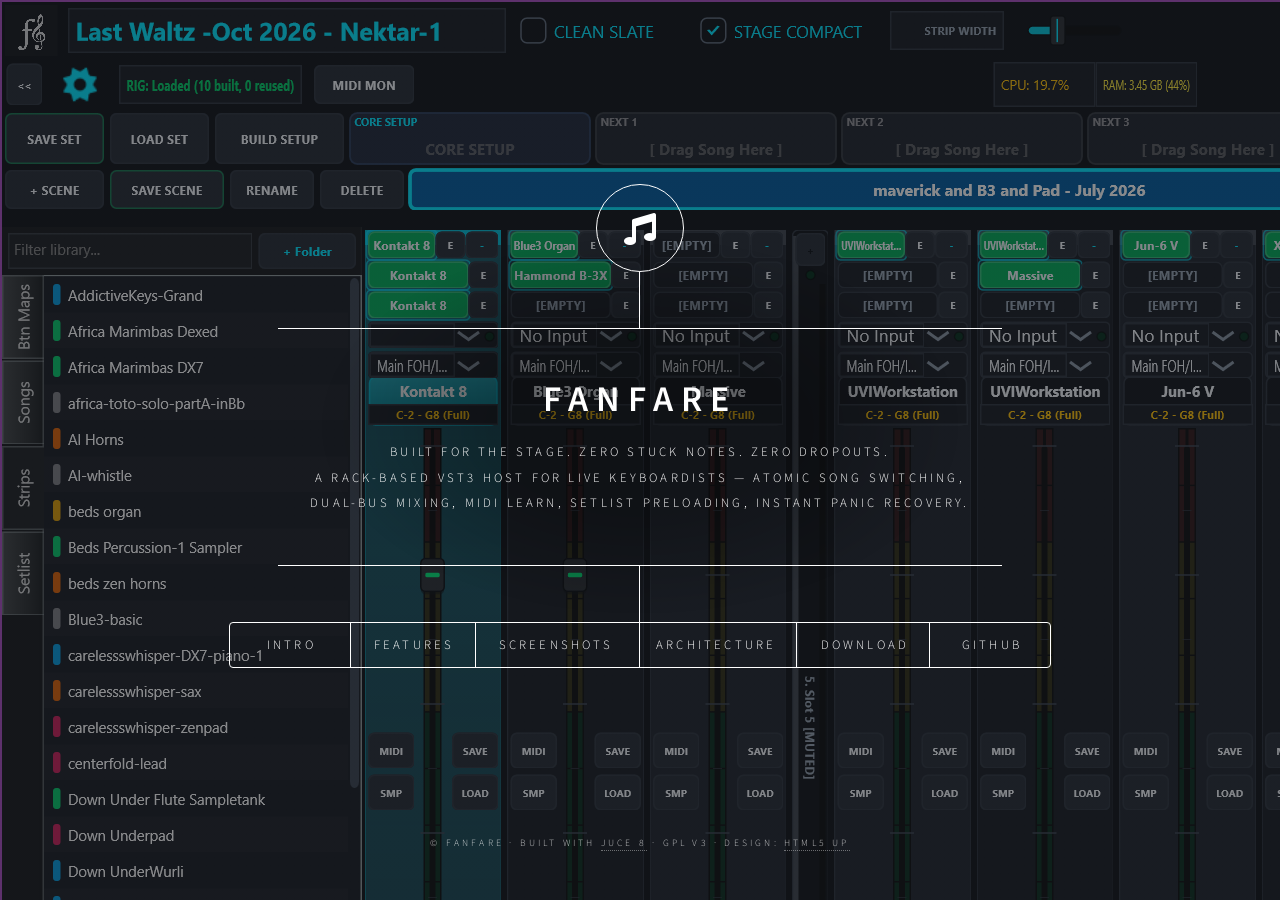
==== commit 3f550ec3: "Add Direct Hardware Outputs, TEMU Musette setting, and update GitHub documentation" ====
--- a/docs/index.html
+++ b/docs/index.html
@@ -156,8 +156,12 @@
 										<p>Complete patch snapshots stored as clean, versioned JSON. Jump between song sections via MIDI triggers, and preload the next song while you play.</p>
 									</div>
 									<div>
-										<h3>Channel Strip DSP</h3>
-										<p>Noise gate, graphic EQ, compressor, chorus, reverb and convolution per slot — without adding external plugins.</p>
+										<h3>Channel Strip DSP &amp; Musette</h3>
+										<p>Noise gate, graphic EQ, compressor, chorus, space reverb, convolution IR, and specialized accordion micro-pitch detuning with 2-Reed MM, 3-Reed MMM, and the wild &ldquo;TEMU Musette&rdquo; setting.</p>
+									</div>
+									<div>
+										<h3>Discrete Direct Hardware Outs</h3>
+										<p>Direct Hardware Outputs (Out 5, 6, 7, 8) alongside independent FOH and IEM mixes. Send a vocal mic or dry instrument directly to the house board without leaking into monitor buses.</p>
 									</div>
 									<div>
 										<h3>Latch, Toggle &amp; Swap From MIDI</h3>
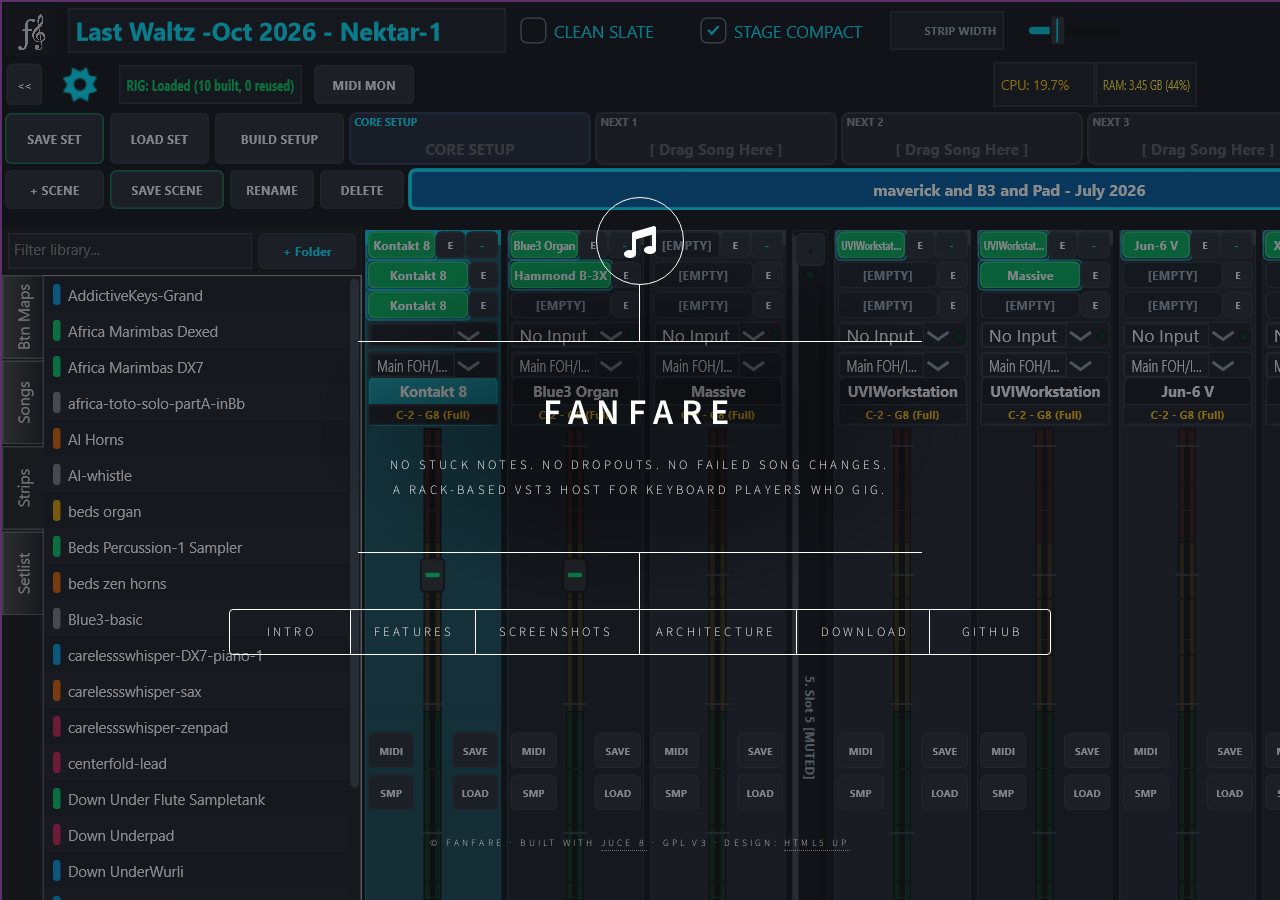
==== commit 41045a0b: "docs: plain-language project page, no em dashes" ====
--- a/docs/index.html
+++ b/docs/index.html
@@ -5,10 +5,10 @@
 -->
 <html>
 	<head>
-		<title>Fanfare — Live VST3 Performance Host</title>
+		<title>Fanfare: Live VST3 Host for Keyboard Players</title>
 		<meta charset="utf-8" />
 		<meta name="viewport" content="width=device-width, initial-scale=1, user-scalable=no" />
-		<meta name="description" content="Fanfare is a rack-based VST3 host built for live keyboardists. Atomic song switching, dual-bus mixing, MIDI learn, setlist preloading, and instant panic recovery." />
+		<meta name="description" content="Fanfare is a rack-based VST3 host for keyboard players who gig. Clean song changes, separate FOH and IEM mixes, MIDI learn, setlist preloading, and a panic button that works." />
 		<link rel="stylesheet" href="assets/css/main.css" />
 		<noscript><link rel="stylesheet" href="assets/css/noscript.css" /></noscript>
 		<style>
@@ -111,9 +111,8 @@
 						<div class="content">
 							<div class="inner">
 								<h1>Fanfare</h1>
-								<p>Built for the stage. Zero stuck notes. Zero dropouts.<br />
-								A rack-based VST3 host for live keyboardists — atomic song switching,<br />
-								dual-bus mixing, MIDI learn, setlist preloading, instant panic recovery.</p>
+								<p>No stuck notes. No dropouts. No failed song changes.<br />
+								A rack-based VST3 host for keyboard players who gig.</p>
 							</div>
 						</div>
 						<nav>
@@ -137,14 +136,14 @@
 								<a href="https://github.com/openrig-host/openrig/releases/latest" id="latest-release-badge" class="release-badge" target="_blank" rel="noopener">
 									<span id="badge-release-text">Latest Release &middot; Windows VST3 Host</span>
 								</a>
-								<p><strong>Fanfare</strong> is built with one mission: make setting up your live rig an absolute breeze, then completely get out of your way on stage — so you can perform music, not run an IT desk.</p>
-								<p>Splits. Sample triggering. Arpeggiators, octaves and harmonizers. Set it, and forget it. While you're playing, it preloads the next setup in the background so the switch happens seamlessly. Nobody waits around.</p>
+								<p><strong>Fanfare</strong> makes your rig easy to set up and then stays out of your way on stage. You play music. You don't run an IT desk.</p>
+								<p>Splits, sample triggers, arpeggiators, octaves, harmonizers. Set them up once. While you play, the next song loads in the background, so when you call it, it's already there.</p>
 								<ul class="actions">
 									<li><a href="https://github.com/openrig-host/openrig/releases/latest" class="button primary icon solid fa-download" target="_blank" rel="noopener">Download for Windows</a></li>
 									<li><a href="https://github.com/openrig-host/openrig" class="button" target="_blank" rel="noopener">Source Code</a></li>
 								</ul>
 								<span class="image main"><img src="vu_meters_detail.png" alt="Analog peak VU metering and dual FOH/IEM bus faders" /></span>
-								<p>Independent master faders and analog-style peak VU meters for <strong>FOH</strong> (front of house) and <strong>IEM</strong> (in-ear monitors) — route the two buses separately and crank your stage mix without touching what the venue hears.</p>
+								<p>Separate master faders and VU meters for <strong>FOH</strong> (front of house) and <strong>IEM</strong> (in-ear monitors). Turn up your ears without touching what the room hears.</p>
 							</article>
 
 						<!-- Features -->
@@ -153,43 +152,43 @@
 								<div class="feature-grid">
 									<div>
 										<h3>Songs, Scenes &amp; Setlists</h3>
-										<p>Complete patch snapshots stored as clean, versioned JSON. Jump between song sections via MIDI triggers, and preload the next song while you play.</p>
+										<p>Every song is a plain JSON file. Jump between sections with MIDI, and the next song loads while you play.</p>
 									</div>
 									<div>
 										<h3>Channel Strip DSP &amp; Musette</h3>
-										<p>Noise gate, graphic EQ, compressor, chorus, space reverb, convolution IR, and specialized accordion micro-pitch detuning with 2-Reed MM, 3-Reed MMM, and the wild &ldquo;TEMU Musette&rdquo; setting.</p>
-									</div>
-									<div>
-										<h3>Discrete Direct Hardware Outs</h3>
-										<p>Direct Hardware Outputs (Out 5, 6, 7, 8) alongside independent FOH and IEM mixes. Send a vocal mic or dry instrument directly to the house board without leaking into monitor buses.</p>
-									</div>
-									<div>
-										<h3>Latch, Toggle &amp; Swap From MIDI</h3>
-										<p>Press-on/press-off parameter toggles, per-strip mute toggles, and A/B swaps between loaded instruments. Swaps fade out with an all-notes-off drain — zero stuck notes by design.</p>
-									</div>
-									<div>
-										<h3>Parallel, Hang-Proof Loading</h3>
-										<p>Every plugin builds concurrently, interleaved by engine. Same-plugin instances serialize safely; NI plugins restore on the GUI thread like interactive loads. One misbehaving plugin can't stall the rig.</p>
+										<p>Gate, EQ, compressor, chorus, reverb, and convolution on every slot. Plus an accordion detuner with 2-reed MM, 3-reed MMM, and &ldquo;TEMU Musette&rdquo;, which is exactly as out of tune as it sounds.</p>
+									</div>
+									<div>
+										<h3>Direct Outs</h3>
+										<p>Send any slot straight to outputs 5 through 8, on top of the FOH and IEM mixes. Your vocal mic goes to the board on its own channel, and only where you send it.</p>
+									</div>
+									<div>
+										<h3>Latch, Toggle &amp; Swap</h3>
+										<p>Turn any button into an on/off switch for a parameter or a mute, or flip between two loaded instruments. Swaps fade out and release every held note, so nothing hangs.</p>
+									</div>
+									<div>
+										<h3>Fast, Safe Loading</h3>
+										<p>Plugins load at the same time instead of one by one. The fussy ones, like Native Instruments, get handled the way they need. One bad plugin can't hold up the rest.</p>
 									</div>
 									<div>
 										<h3>Long-Press Learn</h3>
-										<p>Hold MUTE / FOH / IEM on any strip to arm its MIDI learn instantly, or arm-then-wiggle in the CC Assignment Manager.</p>
+										<p>Hold MUTE, FOH, or IEM on any strip and move a knob to map it. Or do it from the CC Assignment Manager.</p>
 									</div>
 									<div>
 										<h3>Sampler &amp; Waveform Editor</h3>
-										<p>Internal sample player with sample-accurate trim handles, root-key mapping, drag-and-drop WAVs, and octave shifting.</p>
-									</div>
-									<div>
-										<h3>Break-Music DJ Player</h3>
-										<p>Dual-deck player with YouTube grab, BPM display and smart arranging — between-set music without leaving the rig.</p>
-									</div>
-									<div>
-										<h3>Atomic File System</h3>
-										<p>Saves write to temp files first with auto-rotated backups. Power loss or crashes never corrupt your setlists.</p>
-									</div>
-									<div>
-										<h3>Data Sovereignty</h3>
-										<p>No cloud sync, no accounts, no telemetry. Your patches are human-readable JSON files you fully control.</p>
+										<p>Drag in a WAV, trim it to the sample, set the root key, and shift octaves.</p>
+									</div>
+									<div>
+										<h3>Break Music Player</h3>
+										<p>Two decks, YouTube downloads, BPM display, and playlist arranging. Set break music lives in the same app as your rig.</p>
+									</div>
+									<div>
+										<h3>Safe Saves</h3>
+										<p>Every save writes to a temp file first and keeps a backup. Pull the plug mid-save and your setlist is still fine.</p>
+									</div>
+									<div>
+										<h3>Your Files</h3>
+										<p>No cloud, no account, no telemetry. Your patches are text files you can open, copy, and back up however you want.</p>
 									</div>
 								</div>
 							</article>
@@ -246,22 +245,22 @@
 									<div class="step-box">
 										<div class="step-num">1</div>
 										<div class="step-title">Background Build</div>
-										<div class="step-desc">Song switches trigger the builder on a background thread. Every plugin builds in parallel, interleaved by engine; same-plugin instances serialize, and single-instance plugins restore on the GUI thread.</div>
+										<div class="step-desc">When you change songs, the new rig loads on a background thread, with plugins loading side by side.</div>
 									</div>
 									<div class="step-box">
 										<div class="step-num">2</div>
 										<div class="step-title">Silent Validation</div>
-										<div class="step-desc">New instances are validated with a silent processBlock before they're trusted.</div>
+										<div class="step-desc">Each new plugin runs a silent test block before it goes live.</div>
 									</div>
 									<div class="step-box">
 										<div class="step-num">3</div>
-										<div class="step-title">Atomic Pointer Swap</div>
-										<div class="step-desc">Pointers swap under callback lock in under a millisecond — no allocation on the audio thread.</div>
+										<div class="step-title">Instant Swap</div>
+										<div class="step-desc">The old rig and the new rig trade places in under a millisecond. The audio thread never allocates memory.</div>
 									</div>
 									<div class="step-box">
 										<div class="step-num">4</div>
-										<div class="step-title">Rollback Safety</div>
-										<div class="step-desc">If a background build fails, the swap never happens and the current rig stays live.</div>
+										<div class="step-title">Nothing Breaks</div>
+										<div class="step-desc">If anything fails to load, the swap doesn't happen and the current song keeps playing.</div>
 									</div>
 								</div>
 								<span class="image main"><img src="channel_strip_dsp.png" alt="Channel strip dynamics and EQ interface" /></span>
@@ -270,7 +269,7 @@
 						<!-- Download -->
 							<article id="download">
 								<h2 class="major">Download</h2>
-								<p style="text-align:center;">Standalone VST3 host binary with native ASIO &amp; WASAPI support. No installer required.</p>
+								<p style="text-align:center;">One .exe with ASIO and WASAPI. No installer.</p>
 								<ul class="pills">
 									<li class="ok">Windows 10/11 x64</li>
 									<li class="ok">VST3 Host</li>
@@ -310,12 +309,12 @@
 			<script>
 				const captions = [
 					"Full live mixer interface with setlist manager, dual FOH/IEM mixes, and peak VU metering.",
-					"Integrated channel strip DSP: noise gate, graphic EQ, compressor, space FX, convolution and aux sends.",
+					"Channel strip: noise gate, EQ, compressor, reverb, convolution, and aux sends.",
 					"MIDI FX module with transposer, arpeggiator patterns, and harmonizer.",
 					"8 one-shot pad sampler with drag-and-drop WAV support and sample-accurate splice handles.",
 					"Active VST3 floating editor windows showing synth and sampler controls.",
 					"CC Assignment Manager with latch/toggle mode, per-strip mute toggles, long-press learn, and A/B instrument swapping.",
-					"Dual-deck break-music player: YouTube grab (MP3 192k), BPM display, smart arranging, and per-deck gain."
+					"Break music player with two decks, YouTube downloads (MP3 192k), BPM display, playlist arranging, and gain per deck."
 				];
 
 				function switchTab(index) {
